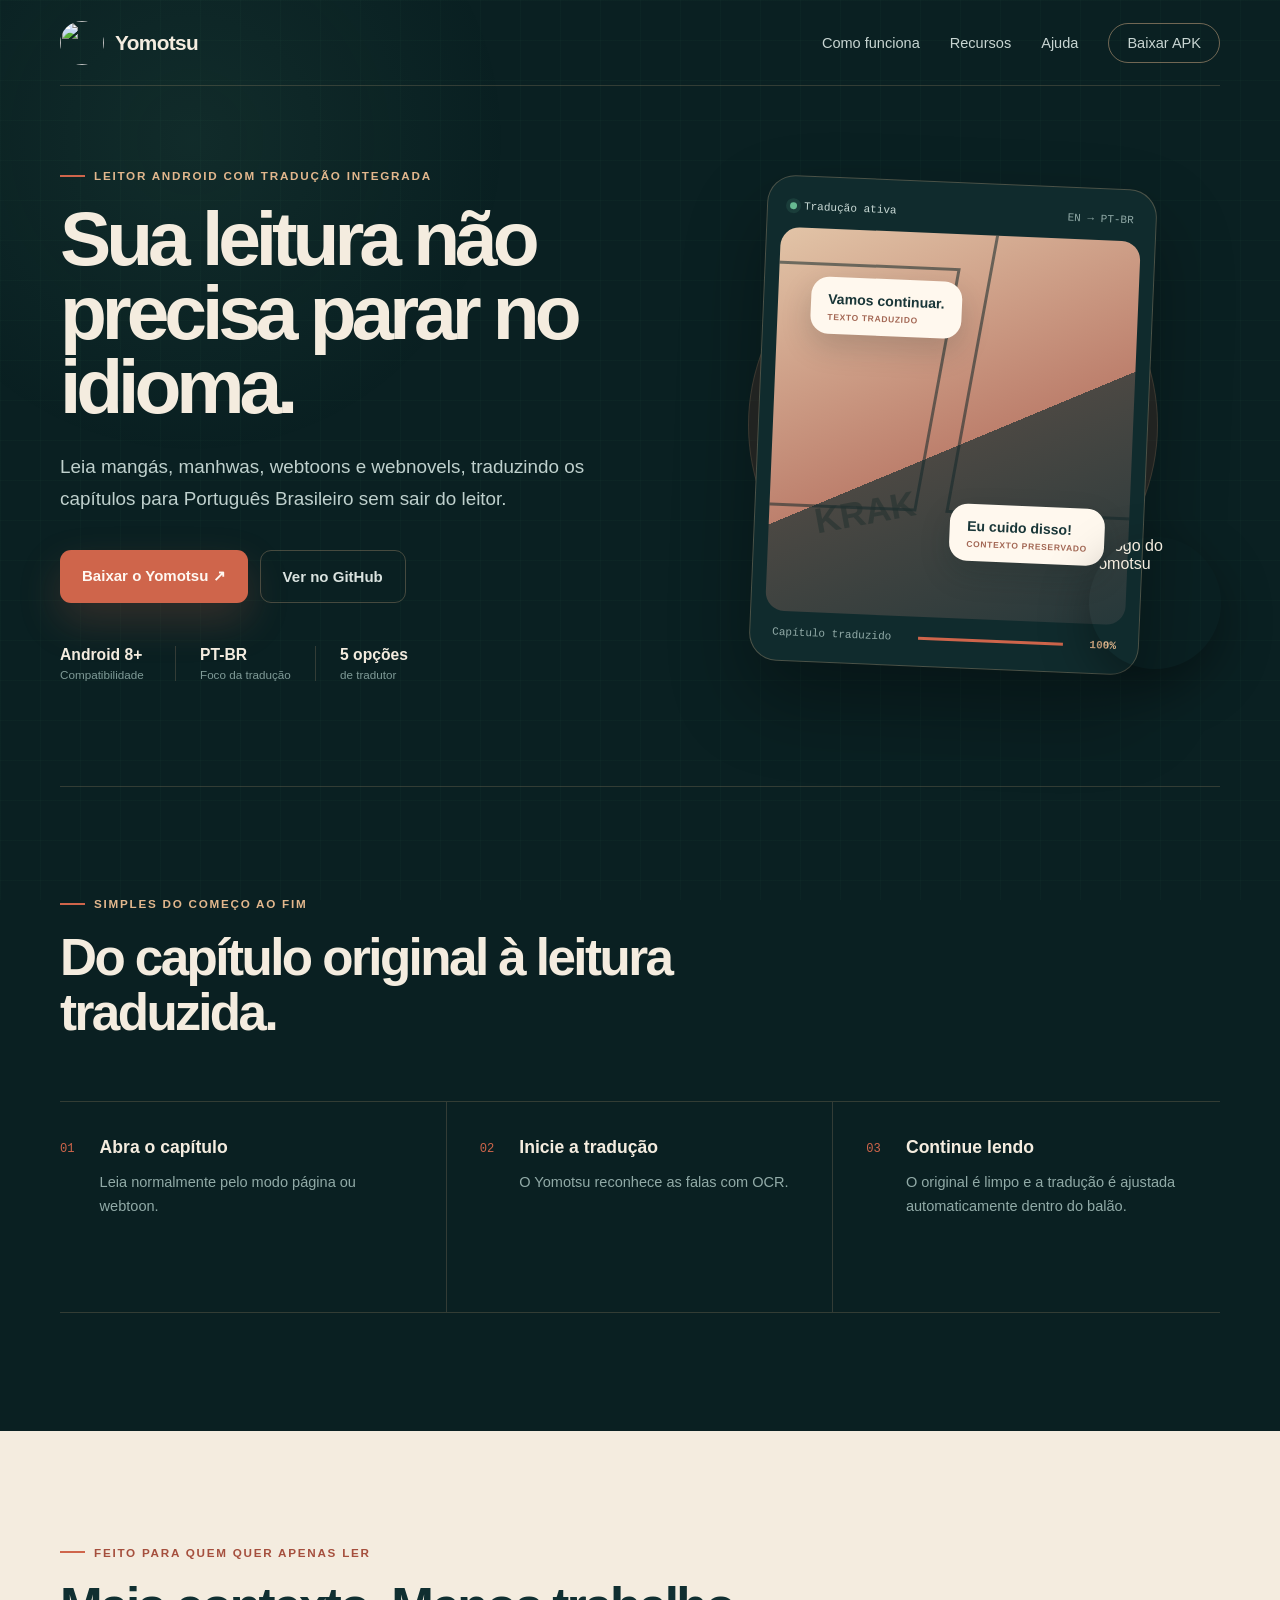
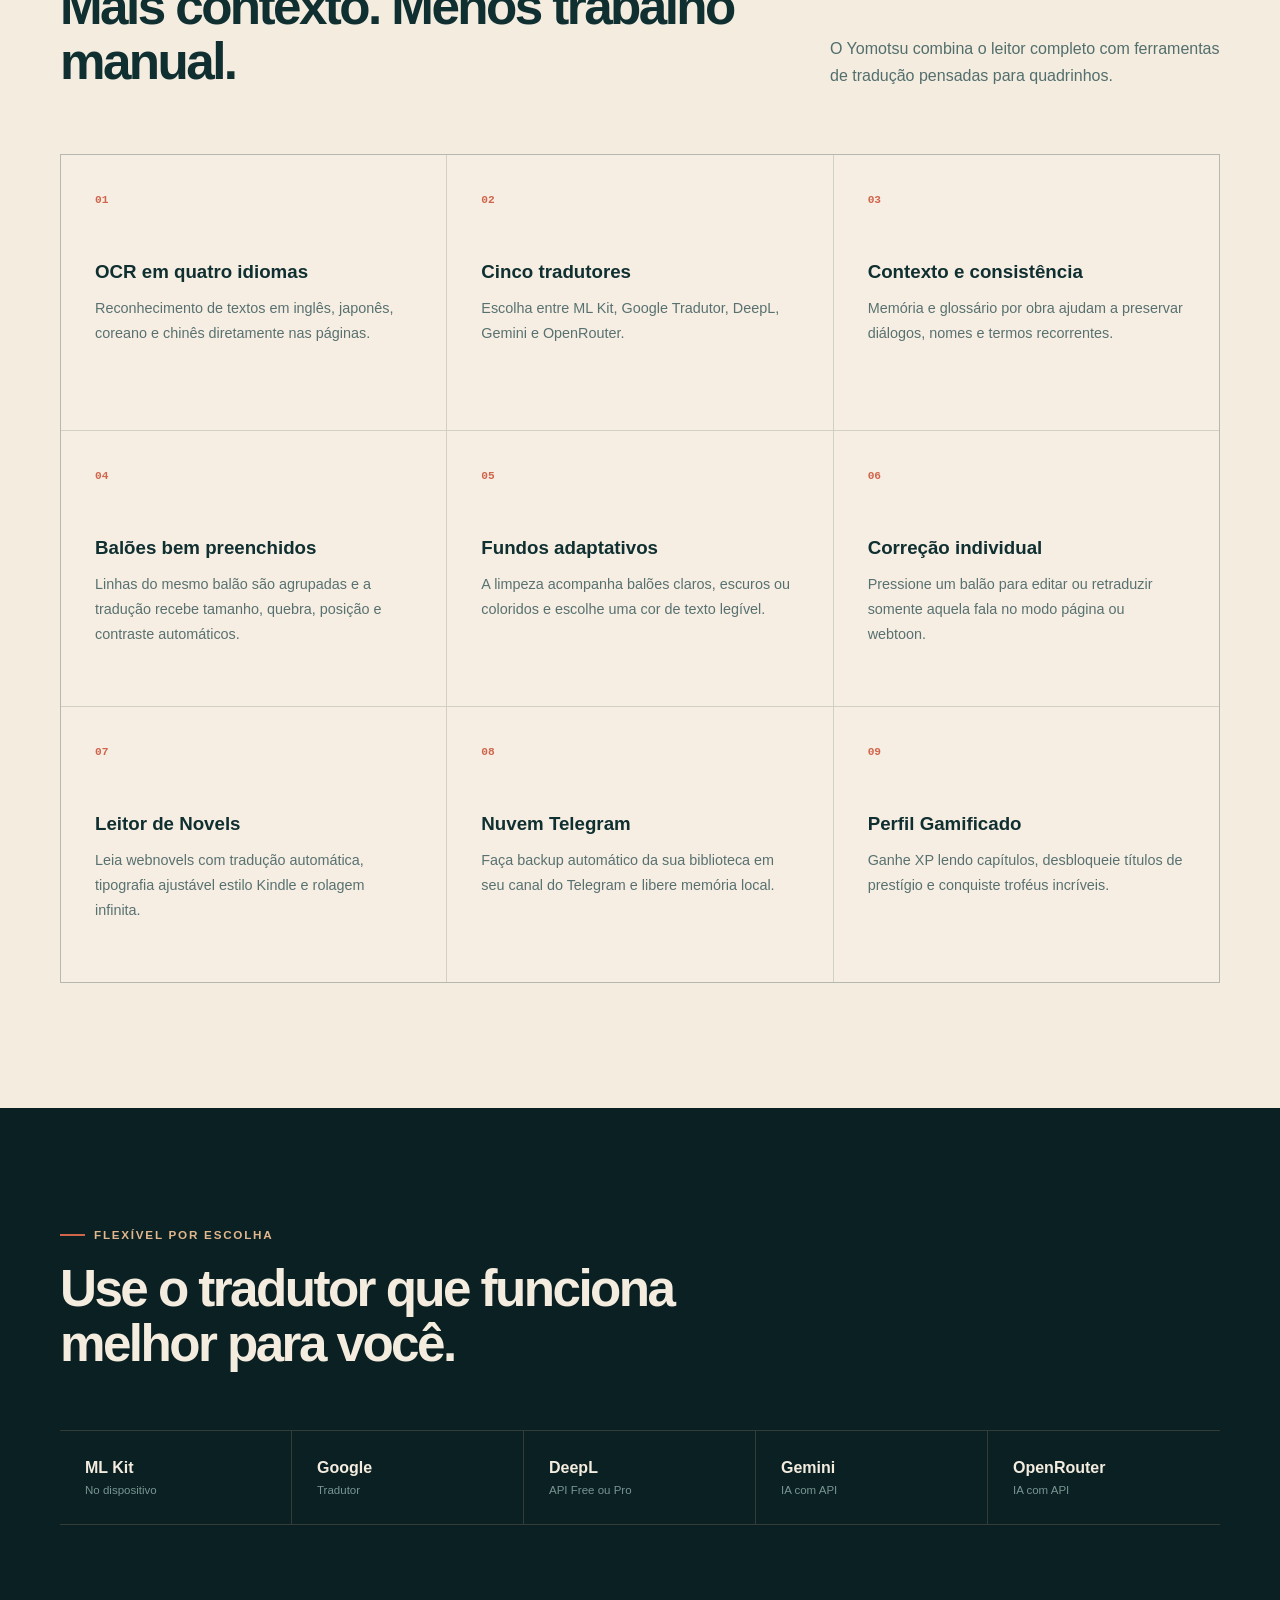
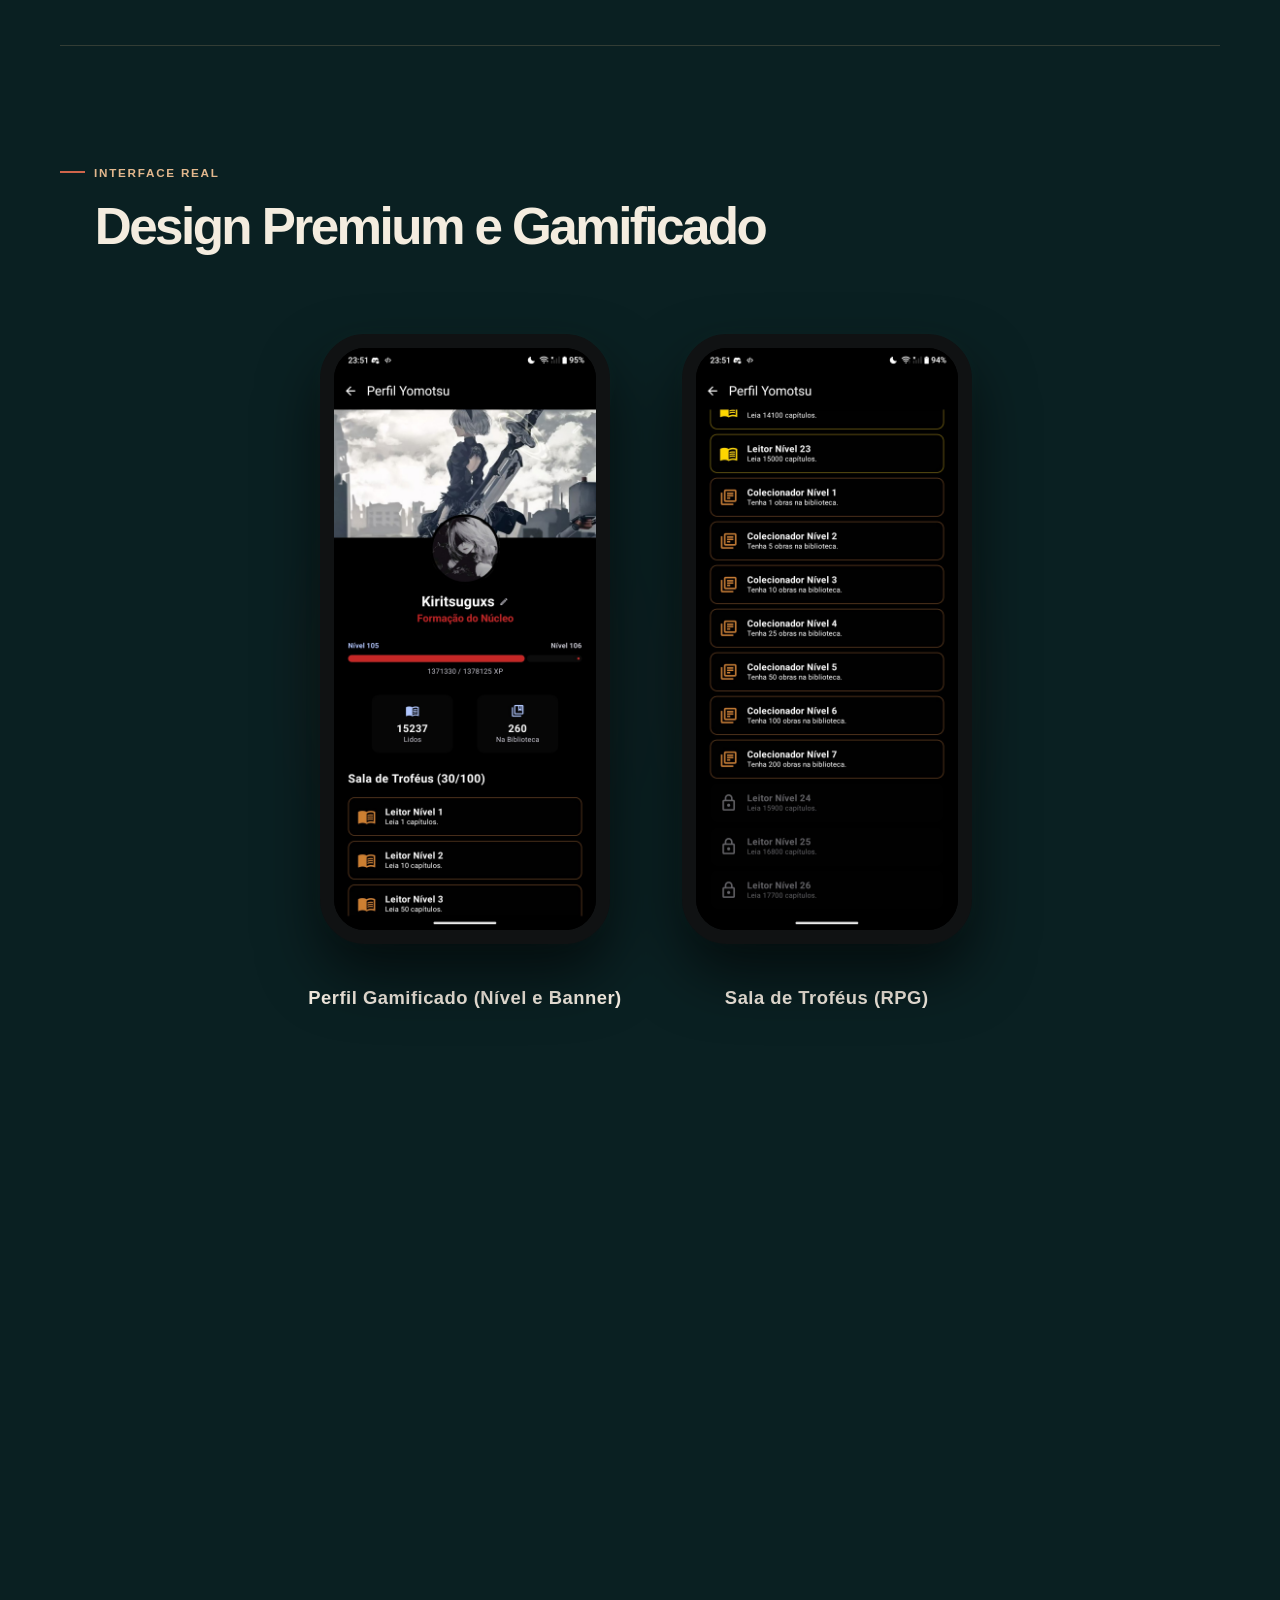
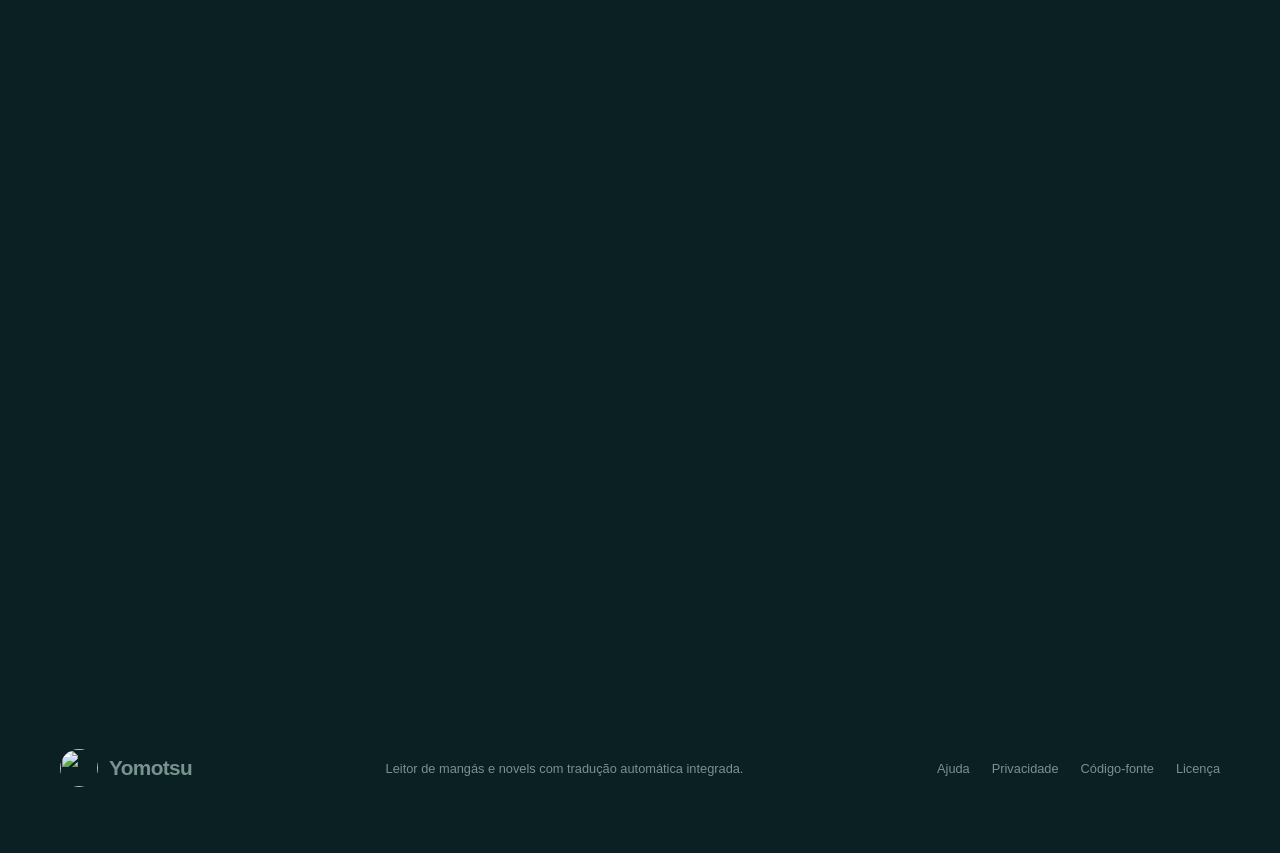
==== index.html @ 8e4e2ff9 "style(site): remove notch e restaura proporção para não cortar o título do app" ====
<!doctype html>
<html lang="pt-BR">
<head>
  <meta charset="utf-8">
  <meta name="viewport" content="width=device-width, initial-scale=1">
  <title>Yomotsu — Leitor com tradução automática</title>
  <meta name="description" content="Yomotsu é um leitor Android de mangás, manhwas e webtoons com cinco tradutores, contexto e ajuste inteligente dos balões para Português Brasileiro.">
  <meta name="keywords" content="Yomotsu, leitor de mangá, tradutor de mangá, tradução automática, manhwa, webtoon, Android">
  <meta name="theme-color" content="#0a2022">
  <meta name="robots" content="index, follow">
  <link rel="canonical" href="https://yomotsu-app.github.io/">
  <link rel="icon" type="image/png" href="https://raw.githubusercontent.com/kiritsuguxs/Yomotsu-Oficial/refs/heads/main/app/src/main/res/drawable-nodpi/ic_yomotsu_logo.png">
  <link rel="manifest" href="./site.webmanifest">
  <meta property="og:type" content="website">
  <meta property="og:locale" content="pt_BR">
  <meta property="og:site_name" content="Yomotsu">
  <meta property="og:title" content="Yomotsu — Leitor com tradução automática">
  <meta property="og:description" content="Leia mangás, manhwas, webtoons e webnovels, traduzindo os capítulos para Português Brasileiro sem sair do leitor.">
  <meta property="og:url" content="https://yomotsu-app.github.io/">
  <meta property="og:image" content="https://raw.githubusercontent.com/kiritsuguxs/Yomotsu-Oficial/refs/heads/main/app/src/main/res/drawable-nodpi/ic_yomotsu_logo.png">
  <meta name="twitter:card" content="summary">
  <meta name="twitter:title" content="Yomotsu — Leitor com tradução automática">
  <meta name="twitter:description" content="Leitor Android de mangás com tradução automática integrada para Português Brasileiro.">
  <meta name="twitter:image" content="https://raw.githubusercontent.com/kiritsuguxs/Yomotsu-Oficial/refs/heads/main/app/src/main/res/drawable-nodpi/ic_yomotsu_logo.png">
  <script type="application/ld+json">
  {
    "@context": "https://schema.org",
    "@type": "SoftwareApplication",
    "name": "Yomotsu",
    "applicationCategory": "MultimediaApplication",
    "operatingSystem": "Android 8.0 ou superior",
    "description": "Leitor Android de mangás, manhwas e webtoons com cinco tradutores, contexto e ajuste inteligente dos balões para Português Brasileiro.",
    "url": "https://yomotsu-app.github.io/",
    "downloadUrl": "https://github.com/kiritsuguxs/Yomotsu-Oficial/releases/latest",
    "image": "https://raw.githubusercontent.com/kiritsuguxs/Yomotsu-Oficial/refs/heads/main/app/src/main/res/drawable-nodpi/ic_yomotsu_logo.png"
  }
  </script>
  <style>
    :root{--deep:#0a2022;--soft:#153b3d;--coral:#cf654b;--bright:#e37859;--sand:#e2b78d;--paper:#f4ecdf;--muted:#adc0bd;--line:rgba(226,183,141,.19);--ink:#102f31}
    *{box-sizing:border-box}html{scroll-behavior:smooth}body{margin:0;background:var(--deep);color:var(--paper);font-family:Arial,Helvetica,sans-serif;-webkit-font-smoothing:antialiased}a{color:inherit;text-decoration:none}.shell{width:min(1160px,calc(100% - 40px));margin-inline:auto}
    .topbar{height:86px;display:flex;align-items:center;justify-content:space-between;border-bottom:1px solid var(--line)}.brand{display:inline-flex;align-items:center;gap:11px;font-weight:800;letter-spacing:-.03em;font-size:1.3rem}.brand img{border-radius:50%}nav{display:flex;align-items:center;gap:30px;color:#c8d5d2;font-size:.91rem}nav a:hover{color:#fff}.nav-download{border:1px solid rgba(226,183,141,.48);border-radius:999px;padding:11px 18px}
    .hero{min-height:700px;padding-block:78px 100px;display:grid;grid-template-columns:1.02fr .98fr;gap:70px;align-items:center}.eyebrow{margin:0 0 20px;color:var(--sand);text-transform:uppercase;letter-spacing:.15em;font-size:.73rem;font-weight:800;display:flex;align-items:center;gap:9px}.eyebrow i{display:inline-block;width:25px;height:2px;background:var(--coral)}h1{margin:0;max-width:650px;font-size:clamp(3.15rem,6vw,5.8rem);line-height:.96;letter-spacing:-.066em}.hero-text{max-width:610px;margin:27px 0 0;color:#bfd0cd;font-size:1.18rem;line-height:1.72}.actions{display:flex;flex-wrap:wrap;gap:12px;margin-top:34px}.button{min-height:53px;padding:0 22px;border-radius:11px;display:inline-flex;align-items:center;justify-content:center;gap:14px;font-weight:800;font-size:.94rem;transition:transform .16s,background .16s}.button:hover{transform:translateY(-2px)}.primary{background:var(--coral);color:#fff8f2;box-shadow:0 18px 42px rgba(207,101,75,.22)}.primary:hover{background:var(--bright)}.secondary{border:1px solid rgba(226,183,141,.28);color:#d9e2df}
    .facts{list-style:none;padding:0;margin:43px 0 0;display:flex}.facts li{min-width:116px;display:flex;flex-direction:column;padding-right:24px;margin-right:24px;border-right:1px solid var(--line)}.facts li:last-child{border:0;margin:0;padding:0}.facts strong{font-size:.98rem}.facts span{margin-top:4px;color:#7f9a97;font-size:.73rem}
    .visual{min-height:520px;position:relative;display:grid;place-items:center}.orb{position:absolute;width:410px;height:410px;border-radius:50%;background:rgba(207,101,75,.15);border:1px solid rgba(226,183,141,.16)}.reader{width:min(390px,87%);min-height:486px;z-index:2;background:#102b2d;border:1px solid rgba(226,183,141,.28);border-radius:28px;padding:14px;box-shadow:0 38px 80px rgba(0,0,0,.33);transform:rotate(2.4deg)}.reader-top,.reader-bottom{display:flex;align-items:center;justify-content:space-between;padding:10px 8px 15px;color:#91aaa7;font-size:.69rem;font-family:monospace}.status{color:#c9d9d5}.status:before{content:"";display:inline-block;width:7px;height:7px;border-radius:50%;background:#66ba91;margin-right:7px;box-shadow:0 0 0 4px rgba(102,186,145,.12)}.page{height:384px;overflow:hidden;position:relative;border-radius:19px;background:linear-gradient(155deg,#e2c4a7 0%,#bd806d 54%,#4b4843 54%,#26383a 100%)}.panel{position:absolute;border:3px solid #13292a;opacity:.55;transform:skew(-8deg)}.p1{width:190px;height:245px;left:-26px;top:34px}.p2{width:205px;height:300px;right:-42px;top:-21px}.speech{position:absolute;background:#fff8ee;color:#193638;border-radius:18px;padding:14px 17px 12px;font-size:.88rem;font-weight:800;box-shadow:0 12px 30px rgba(10,32,34,.18)}.speech small{display:block;color:#a36754;font-size:.53rem;margin-top:5px;text-transform:uppercase;letter-spacing:.08em}.s1{top:48px;left:33px}.s2{right:24px;bottom:58px}.sound{position:absolute;left:45px;bottom:82px;color:rgba(33,48,46,.54);font-size:2.2rem;font-weight:900;transform:rotate(-13deg)}.reader-bottom{padding:15px 8px 4px}.bar{width:42%;height:3px;background:var(--coral)}.reader-bottom strong{color:var(--sand)}.hero-logo{position:absolute;z-index:3;right:-1px;bottom:16px;border-radius:50%;box-shadow:0 18px 50px rgba(0,0,0,.34)}
    .how{padding-block:110px 118px;border-top:1px solid var(--line)}h2{margin:0;font-size:clamp(2.2rem,4vw,3.8rem);line-height:1.08;letter-spacing:-.05em;max-width:740px}.steps{display:grid;grid-template-columns:repeat(3,1fr);margin-top:60px;border-block:1px solid var(--line)}.step{min-height:210px;padding:35px 33px 35px 0;display:flex;gap:25px;border-right:1px solid var(--line)}.step+.step{padding-left:33px}.step:last-child{border:0}.num{color:var(--coral);font-family:monospace;font-size:.76rem;padding-top:5px}.step h3{margin:0 0 12px;font-size:1.1rem}.step p{margin:0;color:#91aaa7;line-height:1.65;font-size:.91rem}
    .features{background:var(--paper);color:var(--ink);padding-block:115px 125px}.features .eyebrow{color:#a54f3d}.wide{display:flex;align-items:end;justify-content:space-between;gap:50px}.wide>p{max-width:390px;margin:0;color:#526e6d;line-height:1.7}.grid{display:grid;grid-template-columns:repeat(3,1fr);gap:1px;background:rgba(16,47,49,.15);border:1px solid rgba(16,47,49,.15);margin-top:65px}.card{min-height:275px;padding:34px;background:#f6eee3}.card>span{font:700 .7rem monospace;color:var(--coral)}.card h3{margin:54px 0 13px;font-size:1.17rem}.card p{margin:0;color:#587170;font-size:.9rem;line-height:1.72}
    .engines{padding-block:120px}.engine-list{display:grid;grid-template-columns:repeat(5,1fr);margin-top:58px;border-block:1px solid var(--line)}.engine-list>span{padding:28px 25px;border-right:1px solid var(--line);font-weight:800}.engine-list>span:last-child{border:0}.engine-list small{display:block;margin-top:7px;color:#799592;font-weight:400;font-size:.72rem}
    .cta{background:var(--coral);color:#fff;min-height:330px;padding:58px 65px;display:flex;justify-content:space-between;align-items:center;gap:50px;border-radius:26px}.cta .eyebrow{color:#ffe1cb}.cta .eyebrow i{background:#ffe1cb}.cta p:not(.eyebrow){color:#ffe2d7}.light{background:#fff6eb;color:#6c3027;flex:0 0 auto}.footer{min-height:170px;display:grid;grid-template-columns:auto 1fr auto;align-items:center;gap:40px;color:#78928f;font-size:.8rem}.footer p{text-align:center}.footer>div{display:flex;gap:22px}
    @media(max-width:900px){nav>a:not(.nav-download){display:none}.hero{grid-template-columns:1fr}.wide{display:block}.wide>p{margin-top:25px}.grid{grid-template-columns:repeat(2,1fr)}.engine-list{grid-template-columns:repeat(2,1fr)}.cta{align-items:flex-start;flex-direction:column}}
    @media(max-width:650px){.shell{width:min(100% - 28px,1160px)}.topbar{height:74px}.brand{font-size:1.08rem}.brand img{width:38px;height:38px}.nav-download{padding:10px 14px;font-size:.78rem}.hero{min-height:auto;padding-block:62px 75px}.hero h1{font-size:clamp(3rem,14vw,4.4rem)}.hero-text{font-size:1rem}.actions{flex-direction:column}.button{width:100%}.facts{display:grid;grid-template-columns:repeat(3,1fr)}.facts li{min-width:0;margin-right:12px;padding-right:12px}.facts strong{font-size:.81rem}.facts span{font-size:.61rem}.visual{min-height:500px}.reader{width:92%;min-height:455px}.page{height:354px}.hero-logo{width:96px;height:96px;right:0}.how,.engines{padding-block:84px}.steps{grid-template-columns:1fr}.step,.step+.step{min-height:150px;padding:26px 10px 26px 0;border-right:0;border-bottom:1px solid var(--line)}.features{padding-block:85px}.grid{grid-template-columns:1fr;margin-top:45px}.card{min-height:230px}.card h3{margin-top:40px}.cta{width:min(100% - 28px,1160px);min-height:400px;padding:43px 27px}.footer{grid-template-columns:1fr;justify-items:center;gap:14px;padding-block:45px}.footer p{margin:0}}
    @media(prefers-reduced-motion:reduce){html{scroll-behavior:auto}*{transition:none!important}}
  
    /* Animations */
    @keyframes fadeInUp {
      from { opacity: 0; transform: translateY(20px); }
      to { opacity: 1; transform: translateY(0); }
    }
    .hero > div, .step, .card, .engine-list > span {
      animation: fadeInUp 0.8s cubic-bezier(0.16, 1, 0.3, 1) forwards;
    }
    .step:nth-child(2) { animation-delay: 0.1s; }
    .step:nth-child(3) { animation-delay: 0.2s; }
    
    .card { transition: transform 0.3s ease, background 0.3s ease; }
    .card:hover { transform: translateY(-5px); background: #ffffff; }
    
    .button { transition: transform 0.2s ease, opacity 0.2s ease; }
    .button:hover { transform: scale(1.03); opacity: 0.95; }
    
    .engine-list > span { transition: background 0.3s ease; }
    .engine-list > span:hover { background: rgba(255,255,255,0.02); }
    
    .reader { transition: transform 0.5s cubic-bezier(0.16, 1, 0.3, 1); }
    .reader:hover { transform: rotate(0deg) scale(1.02) translateY(-10px); }

    @keyframes pulseGlow {
      0% { transform: scale(1); box-shadow: 0 0 20px rgba(207,101,75,0.2), inset 0 0 40px rgba(207,101,75,0.1); }
      50% { transform: scale(1.08); box-shadow: 0 0 80px rgba(207,101,75,0.7), inset 0 0 100px rgba(207,101,75,0.4); background: rgba(207,101,75,0.3); }
      100% { transform: scale(1); box-shadow: 0 0 20px rgba(207,101,75,0.2), inset 0 0 40px rgba(207,101,75,0.1); }
    }
    .orb { animation: pulseGlow 5s infinite alternate ease-in-out; }

    @keyframes floatLogo {
      0% { transform: translateY(0px) rotate(0deg); }
      50% { transform: translateY(-18px) rotate(6deg) scale(1.05); }
      100% { transform: translateY(0px) rotate(0deg); }
    }
    .hero-logo { animation: floatLogo 6s infinite ease-in-out; }

    @keyframes neonBorder {
      0% { border-color: rgba(226,183,141,0.28); box-shadow: 0 38px 80px rgba(0,0,0,0.33), 0 0 10px rgba(102,186,145,0.1); }
      50% { border-color: rgba(102,186,145,0.8); box-shadow: 0 38px 80px rgba(0,0,0,0.5), 0 0 35px rgba(102,186,145,0.6), inset 0 0 20px rgba(102,186,145,0.2); }
      100% { border-color: rgba(226,183,141,0.28); box-shadow: 0 38px 80px rgba(0,0,0,0.33), 0 0 10px rgba(102,186,145,0.1); }
    }
    .reader { animation: neonBorder 4s infinite alternate ease-in-out; }

    .faq{padding-block:115px 125px;border-top:1px solid var(--line)}
    .faq-list{margin-top:60px;max-width:840px;display:flex;flex-direction:column;gap:16px}
    details{background:rgba(16,47,49,.15);border:1px solid rgba(16,47,49,.3);border-radius:18px;overflow:hidden;transition:all .3s ease}
    details:hover{background:rgba(16,47,49,.4);border-color:rgba(207,101,75,.2)}
    summary{padding:26px 32px;font-weight:700;font-size:1.05rem;color:#f6eee3;cursor:pointer;list-style:none;display:flex;justify-content:space-between;align-items:center}
    summary::-webkit-details-marker{display:none}
    summary::after{content:'+';font-size:1.8rem;color:var(--coral);transition:transform .3s;font-weight:300}
    details[open] summary::after{transform:rotate(45deg);color:#66ba91}
    details p{padding:0 32px 30px;margin:0;color:#91aaa7;line-height:1.75;font-size:.95rem;animation:fadeInUp .4s ease}

    .showcase{padding-block:120px;text-align:center;border-top:1px solid var(--line)}
    .showcase h2{margin-bottom:60px}
    .carousel-track{display:flex;justify-content:center;gap:60px;flex-wrap:wrap;padding:20px}
    .carousel-item{display:flex;flex-direction:column;align-items:center;gap:25px}
    .carousel-item p{color:#f6eee3;font-weight:600;font-size:1.15rem;letter-spacing:0.5px}
    .phone-frame{width:290px;height:610px;border-radius:45px;border:14px solid #101213;overflow:hidden;box-shadow:0 30px 60px rgba(0,0,0,.6),0 0 20px rgba(102,186,145,.05);position:relative;background:#000;transition:all .5s cubic-bezier(.25,.8,.25,1)}
    .phone-frame:hover{transform:translateY(-15px) scale(1.02);box-shadow:0 40px 80px rgba(0,0,0,.8),0 0 40px rgba(102,186,145,.3);border-color:#1a1d1e}
    .phone-frame img{width:100%;height:108%;object-fit:cover;object-position:top;height:100%;margin-top:0}
    

    /* Cyberpunk Grid Background */
    body::before {
        content: '';
        position: fixed;
        top: 0; left: 0; width: 100vw; height: 100vh;
        background-image: 
            linear-gradient(rgba(102, 186, 145, 0.03) 1px, transparent 1px),
            linear-gradient(90deg, rgba(102, 186, 145, 0.03) 1px, transparent 1px);
        background-size: 40px 40px;
        z-index: -2;
        pointer-events: none;
    }
    
    /* Ambient Glow */
    body::after {
        content: '';
        position: fixed;
        top: -20%; left: -10%; width: 50vw; height: 50vw;
        background: radial-gradient(circle, rgba(102,186,145,0.08) 0%, rgba(0,0,0,0) 70%);
        z-index: -1;
        pointer-events: none;
    }

    /* Showcase Neon Glow */
    .carousel-item {
        position: relative;
    }
    .carousel-item::before {
        content: '';
        position: absolute;
        top: 50%; left: 50%;
        transform: translate(-50%, -50%);
        width: 110%; height: 80%;
        background: radial-gradient(circle, rgba(207,101,75,0.15) 0%, rgba(0,0,0,0) 70%);
        z-index: -1;
        filter: blur(40px);
        transition: opacity 0.5s ease;
        opacity: 0.5;
    }
    .carousel-item:hover::before {
        opacity: 1;
        background: radial-gradient(circle, rgba(102,186,145,0.25) 0%, rgba(0,0,0,0) 70%);
    }

    /* Scroll Animation Classes */
    .reveal {
        opacity: 0;
        transform: translateY(40px);
        transition: all 0.8s cubic-bezier(0.25, 0.8, 0.25, 1);
    }
    .reveal.active {
        opacity: 1;
        transform: translateY(0);
    }
</style>
</head>
<body>
  <header class="topbar shell">
    <a class="brand" href="#inicio" aria-label="Yomotsu — início"><img src="https://raw.githubusercontent.com/kiritsuguxs/Yomotsu-Oficial/refs/heads/main/app/src/main/res/drawable-nodpi/ic_yomotsu_logo.png" alt="" width="44" height="44"><span>Yomotsu</span></a>
    <nav aria-label="Navegação principal"><a href="#como-funciona">Como funciona</a><a href="#recursos">Recursos</a><a href="./help.html">Ajuda</a><a class="nav-download" href="https://github.com/kiritsuguxs/Yomotsu-Oficial/releases/latest">Baixar APK</a></nav>
  </header>
  <main id="conteudo">
    <section class="hero shell" id="inicio">
      <div><p class="eyebrow"><i></i> Leitor Android com tradução integrada</p><h1>Sua leitura não precisa parar no idioma.</h1><p class="hero-text">Leia mangás, manhwas, webtoons e webnovels, traduzindo os capítulos para Português Brasileiro sem sair do leitor.</p><div class="actions"><a class="button primary" href="https://github.com/kiritsuguxs/Yomotsu-Oficial/releases/latest">Baixar o Yomotsu ↗</a><a class="button secondary" href="https://github.com/kiritsuguxs/Yomotsu-Oficial">Ver no GitHub</a></div><ul class="facts"><li><strong>Android 8+</strong><span>Compatibilidade</span></li><li><strong>PT-BR</strong><span>Foco da tradução</span></li><li><strong>5 opções</strong><span>de tradutor</span></li></ul></div>
      <div class="visual" aria-label="Exemplo visual da tradução no leitor"><div class="orb"></div><div class="reader"><div class="reader-top"><span class="status">Tradução ativa</span><span>EN → PT-BR</span></div><div class="page"><div class="panel p1"></div><div class="panel p2"></div><div class="speech s1">Vamos continuar.<small>Texto traduzido</small></div><div class="speech s2">Eu cuido disso!<small>Contexto preservado</small></div><div class="sound">KRAK</div></div><div class="reader-bottom"><span>Capítulo traduzido</span><span class="bar"></span><strong>100%</strong></div></div><img class="hero-logo" src="https://raw.githubusercontent.com/kiritsuguxs/Yomotsu-Oficial/refs/heads/main/app/src/main/res/drawable-nodpi/ic_yomotsu_logo.png" alt="Logo do Yomotsu" width="132" height="132"></div>
    </section>
    <section class="how shell" id="como-funciona"><p class="eyebrow"><i></i> Simples do começo ao fim</p><h2>Do capítulo original à leitura traduzida.</h2><div class="steps"><article class="step"><span class="num">01</span><div><h3>Abra o capítulo</h3><p>Leia normalmente pelo modo página ou webtoon.</p></div></article><article class="step"><span class="num">02</span><div><h3>Inicie a tradução</h3><p>O Yomotsu reconhece as falas com OCR.</p></div></article><article class="step"><span class="num">03</span><div><h3>Continue lendo</h3><p>O original é limpo e a tradução é ajustada automaticamente dentro do balão.</p></div></article></div></section>
    <section class="features" id="recursos"><div class="shell"><div class="wide"><div><p class="eyebrow"><i></i> Feito para quem quer apenas ler</p><h2>Mais contexto. Menos trabalho manual.</h2></div><p>O Yomotsu combina o leitor completo com ferramentas de tradução pensadas para quadrinhos.</p></div><div class="grid"><article class="card"><span>01</span><h3>OCR em quatro idiomas</h3><p>Reconhecimento de textos em inglês, japonês, coreano e chinês diretamente nas páginas.</p></article><article class="card"><span>02</span><h3>Cinco tradutores</h3><p>Escolha entre ML Kit, Google Tradutor, DeepL, Gemini e OpenRouter.</p></article><article class="card"><span>03</span><h3>Contexto e consistência</h3><p>Memória e glossário por obra ajudam a preservar diálogos, nomes e termos recorrentes.</p></article><article class="card"><span>04</span><h3>Balões bem preenchidos</h3><p>Linhas do mesmo balão são agrupadas e a tradução recebe tamanho, quebra, posição e contraste automáticos.</p></article><article class="card"><span>05</span><h3>Fundos adaptativos</h3><p>A limpeza acompanha balões claros, escuros ou coloridos e escolhe uma cor de texto legível.</p></article><article class="card"><span>06</span><h3>Correção individual</h3><p>Pressione um balão para editar ou retraduzir somente aquela fala no modo página ou webtoon.</p></article><article class="card"><span>07</span><h3>Leitor de Novels</h3><p>Leia webnovels com tradução automática, tipografia ajustável estilo Kindle e rolagem infinita.</p></article><article class="card"><span>08</span><h3>Nuvem Telegram</h3><p>Faça backup automático da sua biblioteca em seu canal do Telegram e libere memória local.</p></article><article class="card"><span>09</span><h3>Perfil Gamificado</h3><p>Ganhe XP lendo capítulos, desbloqueie títulos de prestígio e conquiste troféus incríveis.</p></article></div></div></section>
    <section class="engines shell"><p class="eyebrow"><i></i> Flexível por escolha</p><h2>Use o tradutor que funciona melhor para você.</h2><div class="engine-list"><span>ML Kit<small>No dispositivo</small></span><span>Google<small>Tradutor</small></span><span>DeepL<small>API Free ou Pro</small></span><span>Gemini<small>IA com API</small></span><span>OpenRouter<small>IA com API</small></span></div></section>
    
    
    <section class="showcase shell reveal" id="showcase">
      <p class="eyebrow"><i></i> Interface Real</p>
      <h2>Design Premium e Gamificado</h2>
      <div class="carousel">
        <div class="carousel-track">
          <div class="carousel-item">
            <div class="phone-frame">
              <img src="assets/profile.jpg" alt="Perfil Yomotsu">
            </div>
            <p>Perfil Gamificado (Nível e Banner)</p>
          </div>
          <div class="carousel-item">
            <div class="phone-frame">
              <img src="assets/achievements.jpg" alt="Conquistas Yomotsu">
            </div>
            <p>Sala de Troféus (RPG)</p>
          </div>
        </div>
      </div>
    </section>

    <section class="faq shell reveal" id="faq">
      <p class="eyebrow"><i></i> Tire suas dúvidas</p>
      <h2>Perguntas Frequentes</h2>
      <div class="faq-list">
        <details>
          <summary>O Yomotsu é totalmente gratuito?</summary>
          <p>Sim! O Yomotsu é um projeto open-source (código aberto) feito de fãs para fãs. Não há nenhum tipo de anúncio, assinatura premium ou limite de uso.</p>
        </details>
        <details>
          <summary>Como funciona a leitura na Nuvem Telegram?</summary>
          <p>Ao conectar um canal privado do seu Telegram, o Yomotsu usa os servidores ultra-rápidos deles como seu disco rígido pessoal. Você pode armazenar infinitos mangás lá e o Yomotsu faz o streaming (leitura ao vivo) sem baixar o arquivo pro seu celular, poupando 100% do seu armazenamento.</p>
        </details>
        <details>
          <summary>Eu preciso pagar pela tradução por IA?</summary>
          <p>Não obrigatoriamente. O Yomotsu já vem com o Google Tradutor e o ML Kit (que roda offline) embutidos e gratuitos. Se você quiser traduções hiper-avançadas usando Inteligência Artificial (como o Gemini ou ChatGPT), basta colocar a sua própria chave de API gratuita.</p>
        </details>
        <details>
          <summary>Tem versão para iOS (iPhone/iPad)?</summary>
          <p>No momento, o Yomotsu é exclusivo para dispositivos Android (versão 8.0 ou superior). Por causa das restrições e custos da loja da Apple, não há planos para uma versão iOS.</p>
        </details>
      </div>
    </section>

    <section class="cta shell reveal"><div><p class="eyebrow"><i></i> Pronto para começar</p><h2>Abra sua próxima leitura com o Yomotsu.</h2><p>Acesse a página de lançamentos e baixe o APK mais recente.</p></div><a class="button light" href="https://github.com/kiritsuguxs/Yomotsu-Oficial/releases/latest">Ver lançamentos ↗</a></section>
  </main>
  <footer class="footer shell"><a class="brand" href="#inicio"><img src="https://raw.githubusercontent.com/kiritsuguxs/Yomotsu-Oficial/refs/heads/main/app/src/main/res/drawable-nodpi/ic_yomotsu_logo.png" alt="" width="38" height="38"><span>Yomotsu</span></a><p>Leitor de mangás e novels com tradução automática integrada.</p><div><a href="./help.html">Ajuda</a><a href="./privacy.html">Privacidade</a><a href="https://github.com/kiritsuguxs/Yomotsu-Oficial">Código-fonte</a><a href="https://github.com/kiritsuguxs/Yomotsu-Oficial/blob/main/LICENSE">Licença</a></div></footer>

  <script>
    document.addEventListener("DOMContentLoaded", () => {
      const reader = document.querySelector(".reader");
      const s1 = document.querySelector(".s1");
      const s2 = document.querySelector(".s2");
      const status = document.querySelector(".status");
      let isTranslated = true;
      
      reader.style.cursor = "pointer";
      reader.title = "Clique para Traduzir!";
      
      reader.addEventListener("click", () => {
        isTranslated = !isTranslated;
        if (isTranslated) {
          s1.innerHTML = 'Vamos continuar.<small>Texto traduzido</small>';
          s2.innerHTML = 'Eu cuido disso!<small>Contexto preservado</small>';
          status.innerHTML = 'Tradução ativa';
          status.style.color = '#c9d9d5';
          status.style.textShadow = '0 0 10px rgba(102,186,145,.5)';
        } else {
          s1.innerHTML = "Let's keep going.<small>Original text</small>";
          s2.innerHTML = "I'll handle this!<small>Original text</small>";
          status.innerHTML = 'Original (Inglês)';
          status.style.color = '#91aaa7';
          status.style.textShadow = 'none';
        }
      });
    });
  </script>

    <script>
      // Scroll Reveal Logic
      function reveal() {
        var reveals = document.querySelectorAll(".reveal");
        for (var i = 0; i < reveals.length; i++) {
          var windowHeight = window.innerHeight;
          var elementTop = reveals[i].getBoundingClientRect().top;
          var elementVisible = 100;
          if (elementTop < windowHeight - elementVisible) {
            reveals[i].classList.add("active");
          }
        }
      }
      window.addEventListener("scroll", reveal);
      reveal(); // Trigger on load
    </script>
</body>


</html>
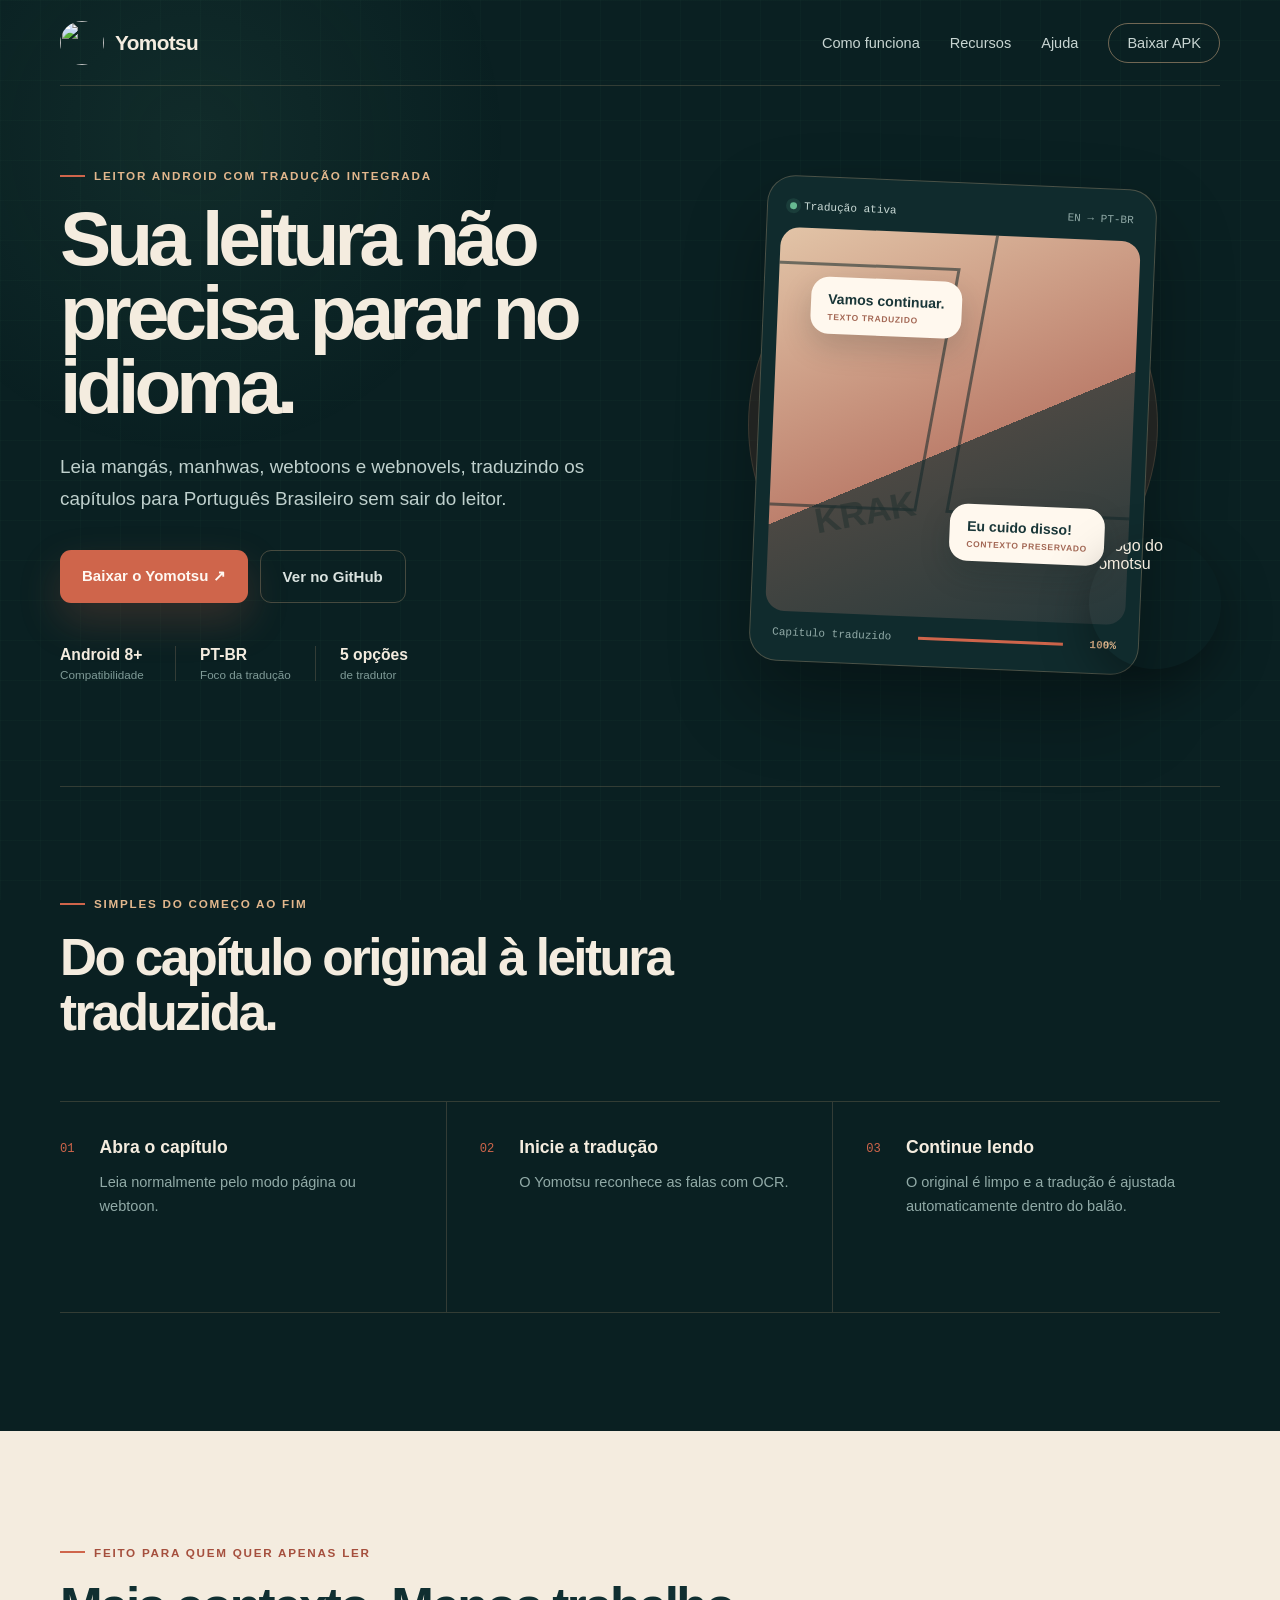
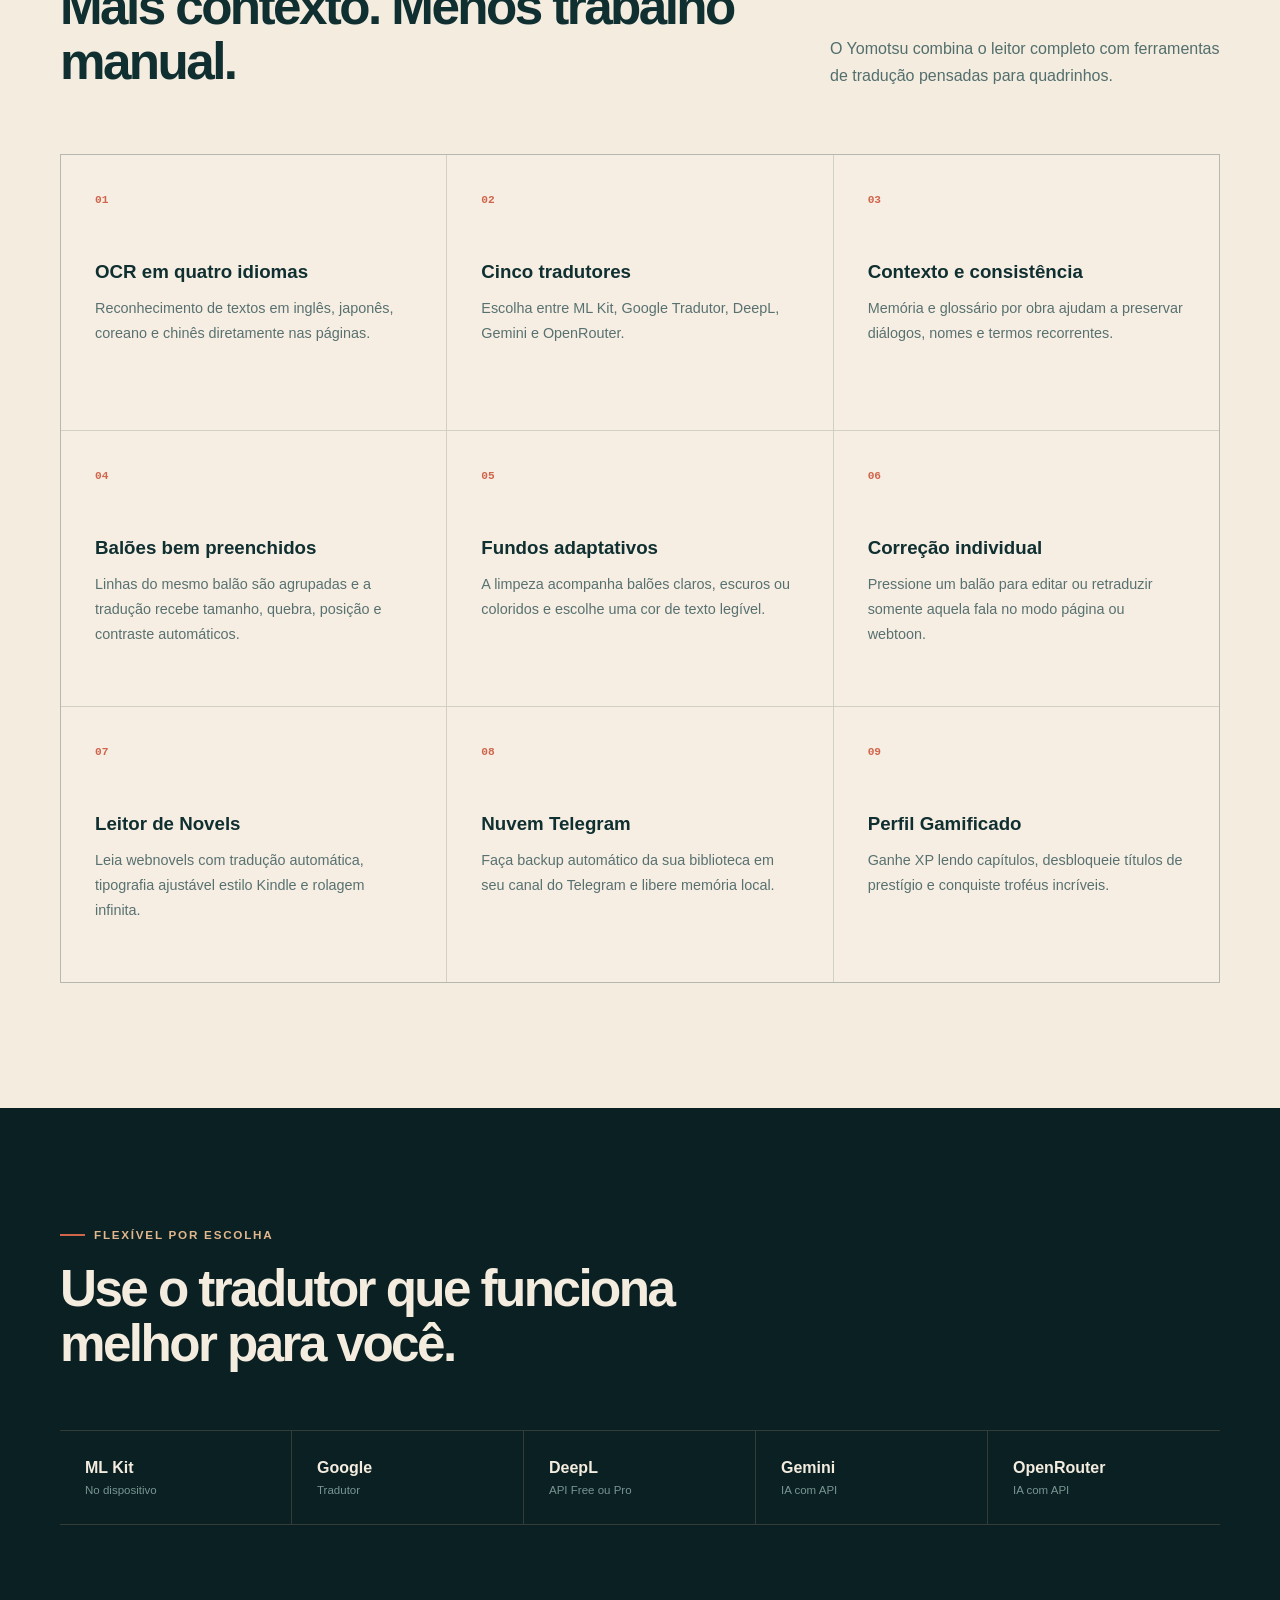
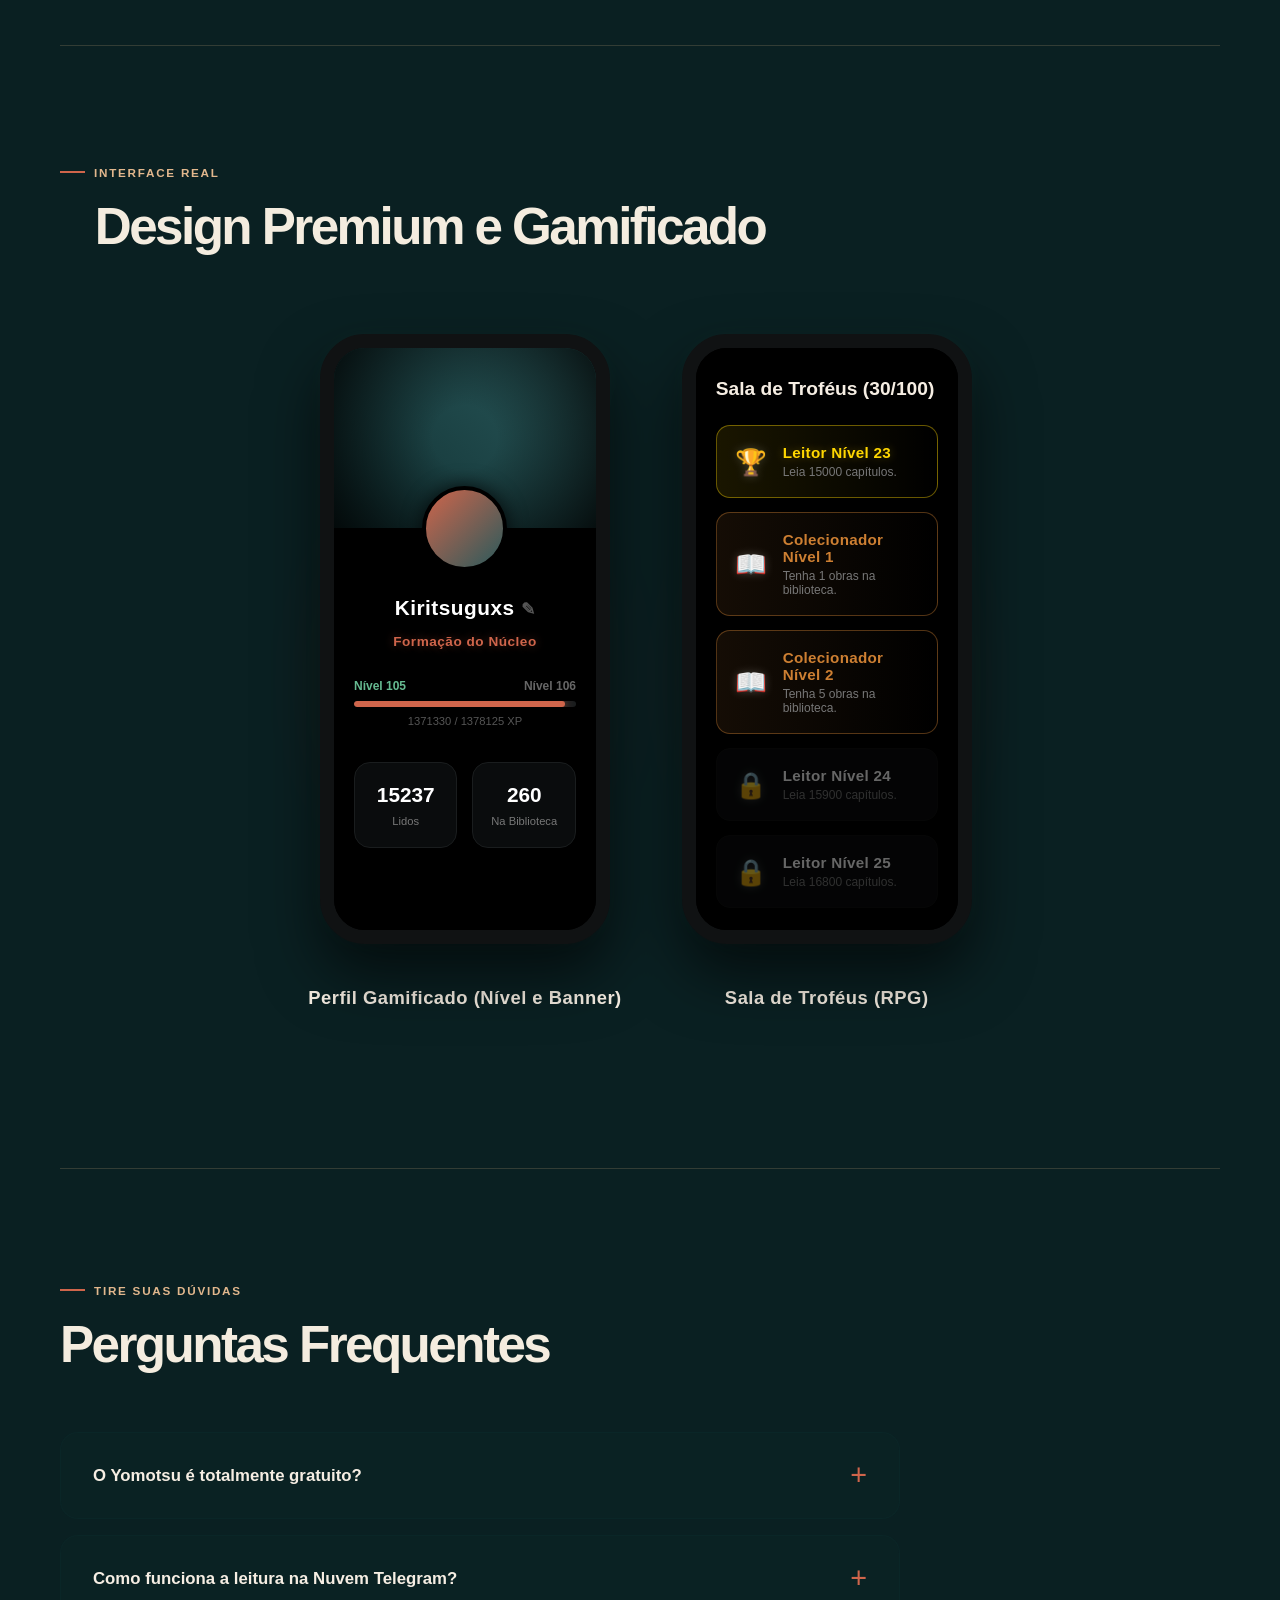
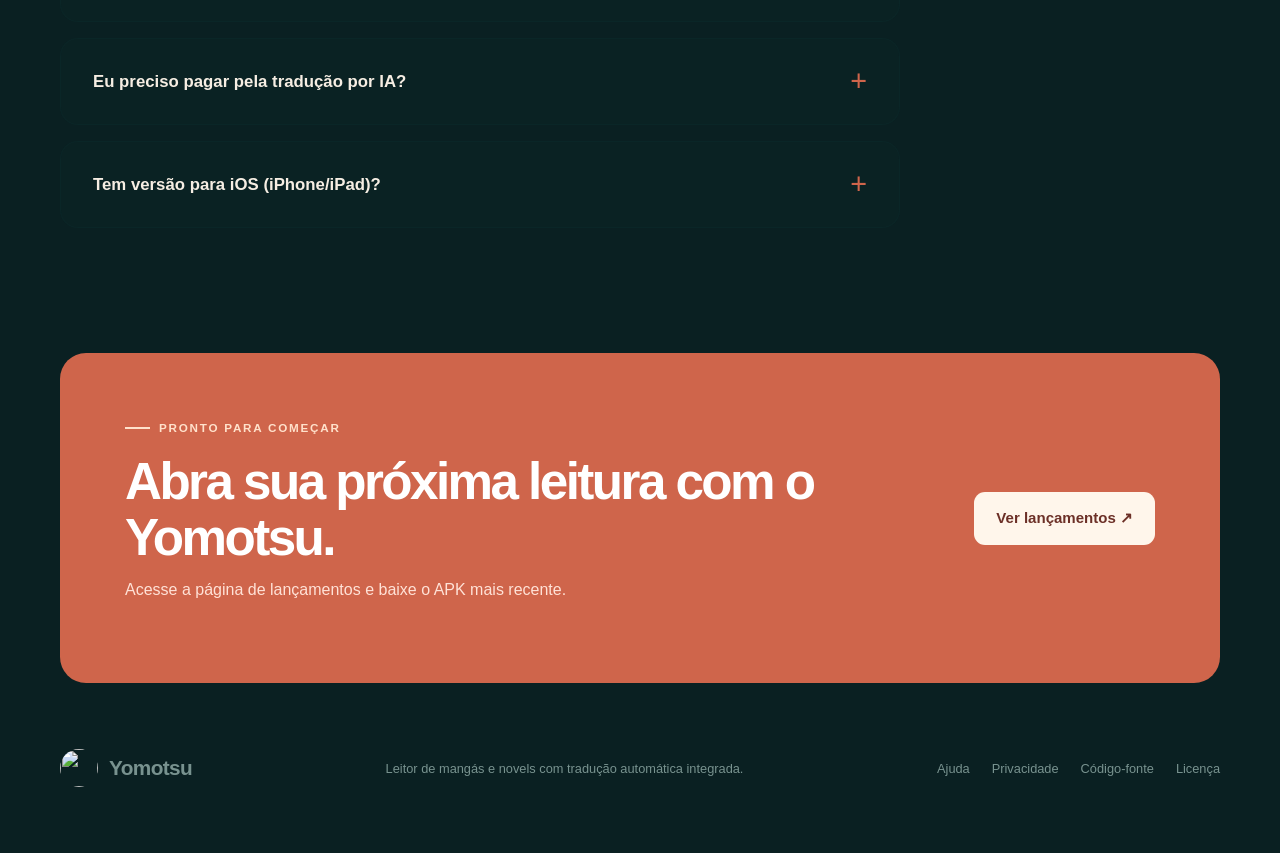
==== commit 93c4d96a: "style(site): substitui prints estáticos por renderização 8D pura em CSS" ====
--- a/index.html
+++ b/index.html
@@ -168,6 +168,42 @@
         opacity: 1;
         transform: translateY(0);
     }
+
+    /* 8K CSS Screens */
+    .css-screen { width: 100%; height: 100%; background: #000; color: #fff; font-family: sans-serif; position: relative; text-align: left; }
+    
+    /* Profile Screen */
+    .profile-screen .p-banner { height: 180px; background: linear-gradient(45deg, #102f31, #2a5a5c); position: relative; overflow: hidden; }
+    .profile-screen .p-banner::after { content: ''; position: absolute; top:0; left:0; width:100%; height:100%; background: radial-gradient(circle, transparent 20%, #000 120%); }
+    .profile-screen .p-avatar { width: 85px; height: 85px; border-radius: 50%; background: #111 linear-gradient(135deg, #cf654b, #2a5a5c); border: 4px solid #000; margin: -42px auto 0; position: relative; z-index: 2; box-shadow: 0 0 20px rgba(0,0,0,0.8); }
+    .profile-screen .p-info { padding: 15px 20px; text-align: center; }
+    .profile-screen h3 { margin: 10px 0 5px; font-size: 1.3rem; font-weight: 700; letter-spacing: 0.5px; }
+    .profile-screen .p-title { color: #cf654b; font-size: 0.85rem; font-weight: 700; margin-bottom: 30px; text-shadow: 0 0 10px rgba(207,101,75,0.4); }
+    .p-level-text { display: flex; justify-content: space-between; font-size: 0.75rem; font-weight: 700; color: #666; margin-bottom: 8px; }
+    .p-level-text span:first-child { color: #66ba91; }
+    .p-bar-track { height: 6px; background: #1a1d1e; border-radius: 10px; overflow: hidden; margin-bottom: 8px; }
+    .p-bar-fill { height: 100%; width: 95%; background: #cf654b; border-radius: 10px; box-shadow: 0 0 10px rgba(207,101,75,0.8); }
+    .p-xp { font-size: 0.7rem; color: #555; margin-bottom: 35px; }
+    .p-stats { display: flex; gap: 15px; justify-content: center; }
+    .p-stat { background: #0a0c0d; padding: 20px 10px; border-radius: 16px; flex: 1; display: flex; flex-direction: column; gap: 8px; border: 1px solid #1a1d1e; }
+    .p-stat strong { font-size: 1.3rem; }
+    .p-stat small { font-size: 0.7rem; color: #777; }
+
+    /* Achievements Screen */
+    .ach-screen { padding: 30px 20px; background: #000; }
+    .a-header { font-weight: 700; font-size: 1.2rem; margin-bottom: 25px; color: #f6eee3; }
+    .a-list { display: flex; flex-direction: column; gap: 14px; }
+    .a-item { border: 1px solid #1a1d1e; border-radius: 14px; padding: 18px; display: flex; align-items: center; gap: 16px; background: #0a0c0d; transition: transform 0.3s ease; }
+    .a-item:hover { transform: scale(1.03); }
+    .a-icon { font-size: 1.6rem; filter: drop-shadow(0 0 5px rgba(255,255,255,0.2)); }
+    .a-text { display: flex; flex-direction: column; gap: 4px; }
+    .a-text strong { font-size: 0.95rem; letter-spacing: 0.3px; }
+    .a-text small { font-size: 0.75rem; color: #777; }
+    .a-item.gold { border-color: rgba(255, 215, 0, 0.4); background: linear-gradient(90deg, rgba(255, 215, 0, 0.1), transparent); }
+    .a-item.gold strong { color: #ffd700; text-shadow: 0 0 10px rgba(255, 215, 0, 0.3); }
+    .a-item.bronze { border-color: rgba(205, 127, 50, 0.4); background: linear-gradient(90deg, rgba(205, 127, 50, 0.1), transparent); }
+    .a-item.bronze strong { color: #cd7f32; }
+    .a-item.locked { border-color: #111; opacity: 0.4; }
 </style>
 </head>
 <body>
@@ -192,13 +228,59 @@
         <div class="carousel-track">
           <div class="carousel-item">
             <div class="phone-frame">
-              <img src="assets/profile.jpg" alt="Perfil Yomotsu">
+              
+            <div class="css-screen profile-screen">
+              <div class="p-header">
+                <div class="p-banner"></div>
+                <div class="p-avatar"></div>
+              </div>
+              <div class="p-info">
+                <h3>Kiritsuguxs <small style="color:#555">✎</small></h3>
+                <p class="p-title">Formação do Núcleo</p>
+                <div class="p-level-bar">
+                  <div class="p-level-text"><span>Nível 105</span><span>Nível 106</span></div>
+                  <div class="p-bar-track"><div class="p-bar-fill"></div></div>
+                  <div class="p-xp">1371330 / 1378125 XP</div>
+                </div>
+                <div class="p-stats">
+                  <div class="p-stat"><strong>15237</strong><small>Lidos</small></div>
+                  <div class="p-stat"><strong>260</strong><small>Na Biblioteca</small></div>
+                </div>
+              </div>
+            </div>
+
             </div>
             <p>Perfil Gamificado (Nível e Banner)</p>
           </div>
           <div class="carousel-item">
             <div class="phone-frame">
-              <img src="assets/achievements.jpg" alt="Conquistas Yomotsu">
+              
+            <div class="css-screen ach-screen">
+              <div class="a-header">Sala de Troféus (30/100)</div>
+              <div class="a-list">
+                <div class="a-item gold">
+                  <div class="a-icon">🏆</div>
+                  <div class="a-text"><strong>Leitor Nível 23</strong><small>Leia 15000 capítulos.</small></div>
+                </div>
+                <div class="a-item bronze">
+                  <div class="a-icon">📖</div>
+                  <div class="a-text"><strong>Colecionador Nível 1</strong><small>Tenha 1 obras na biblioteca.</small></div>
+                </div>
+                <div class="a-item bronze">
+                  <div class="a-icon">📖</div>
+                  <div class="a-text"><strong>Colecionador Nível 2</strong><small>Tenha 5 obras na biblioteca.</small></div>
+                </div>
+                <div class="a-item locked">
+                  <div class="a-icon">🔒</div>
+                  <div class="a-text"><strong>Leitor Nível 24</strong><small>Leia 15900 capítulos.</small></div>
+                </div>
+                <div class="a-item locked">
+                  <div class="a-icon">🔒</div>
+                  <div class="a-text"><strong>Leitor Nível 25</strong><small>Leia 16800 capítulos.</small></div>
+                </div>
+              </div>
+            </div>
+
             </div>
             <p>Sala de Troféus (RPG)</p>
           </div>
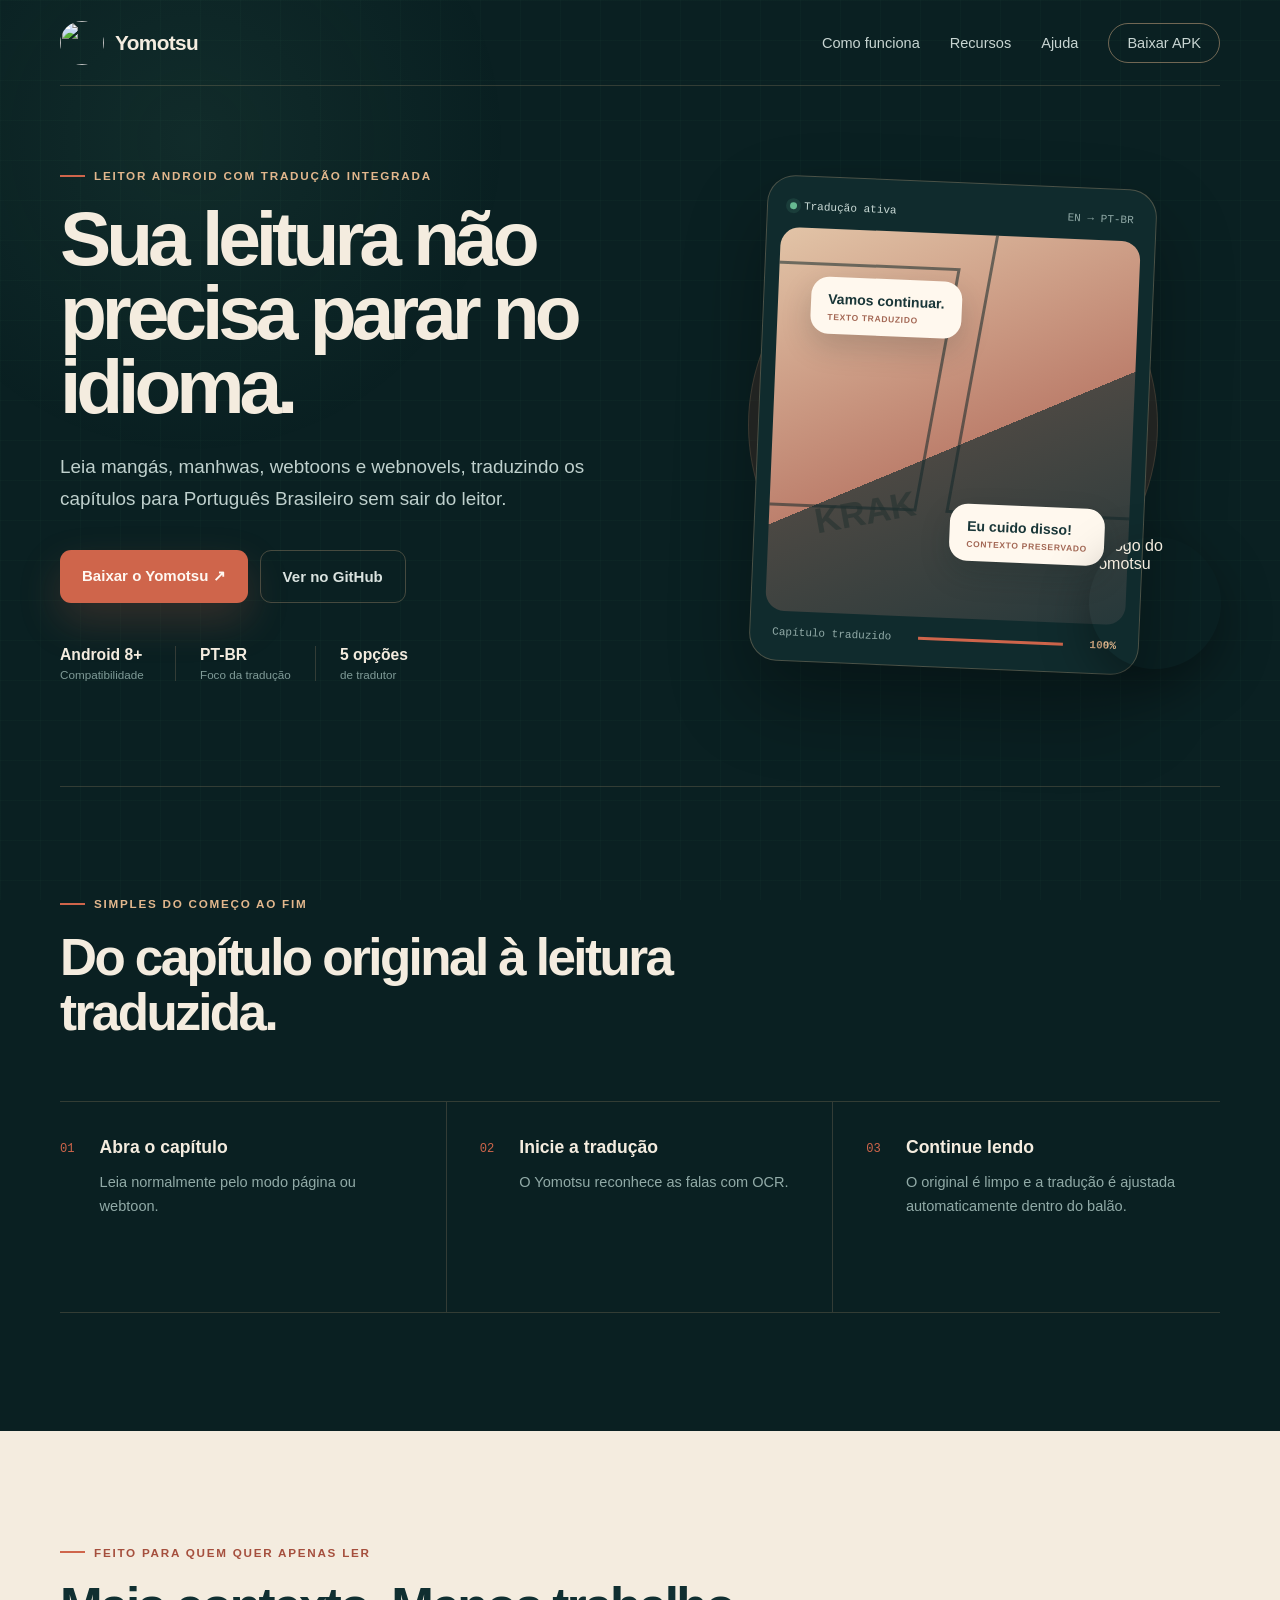
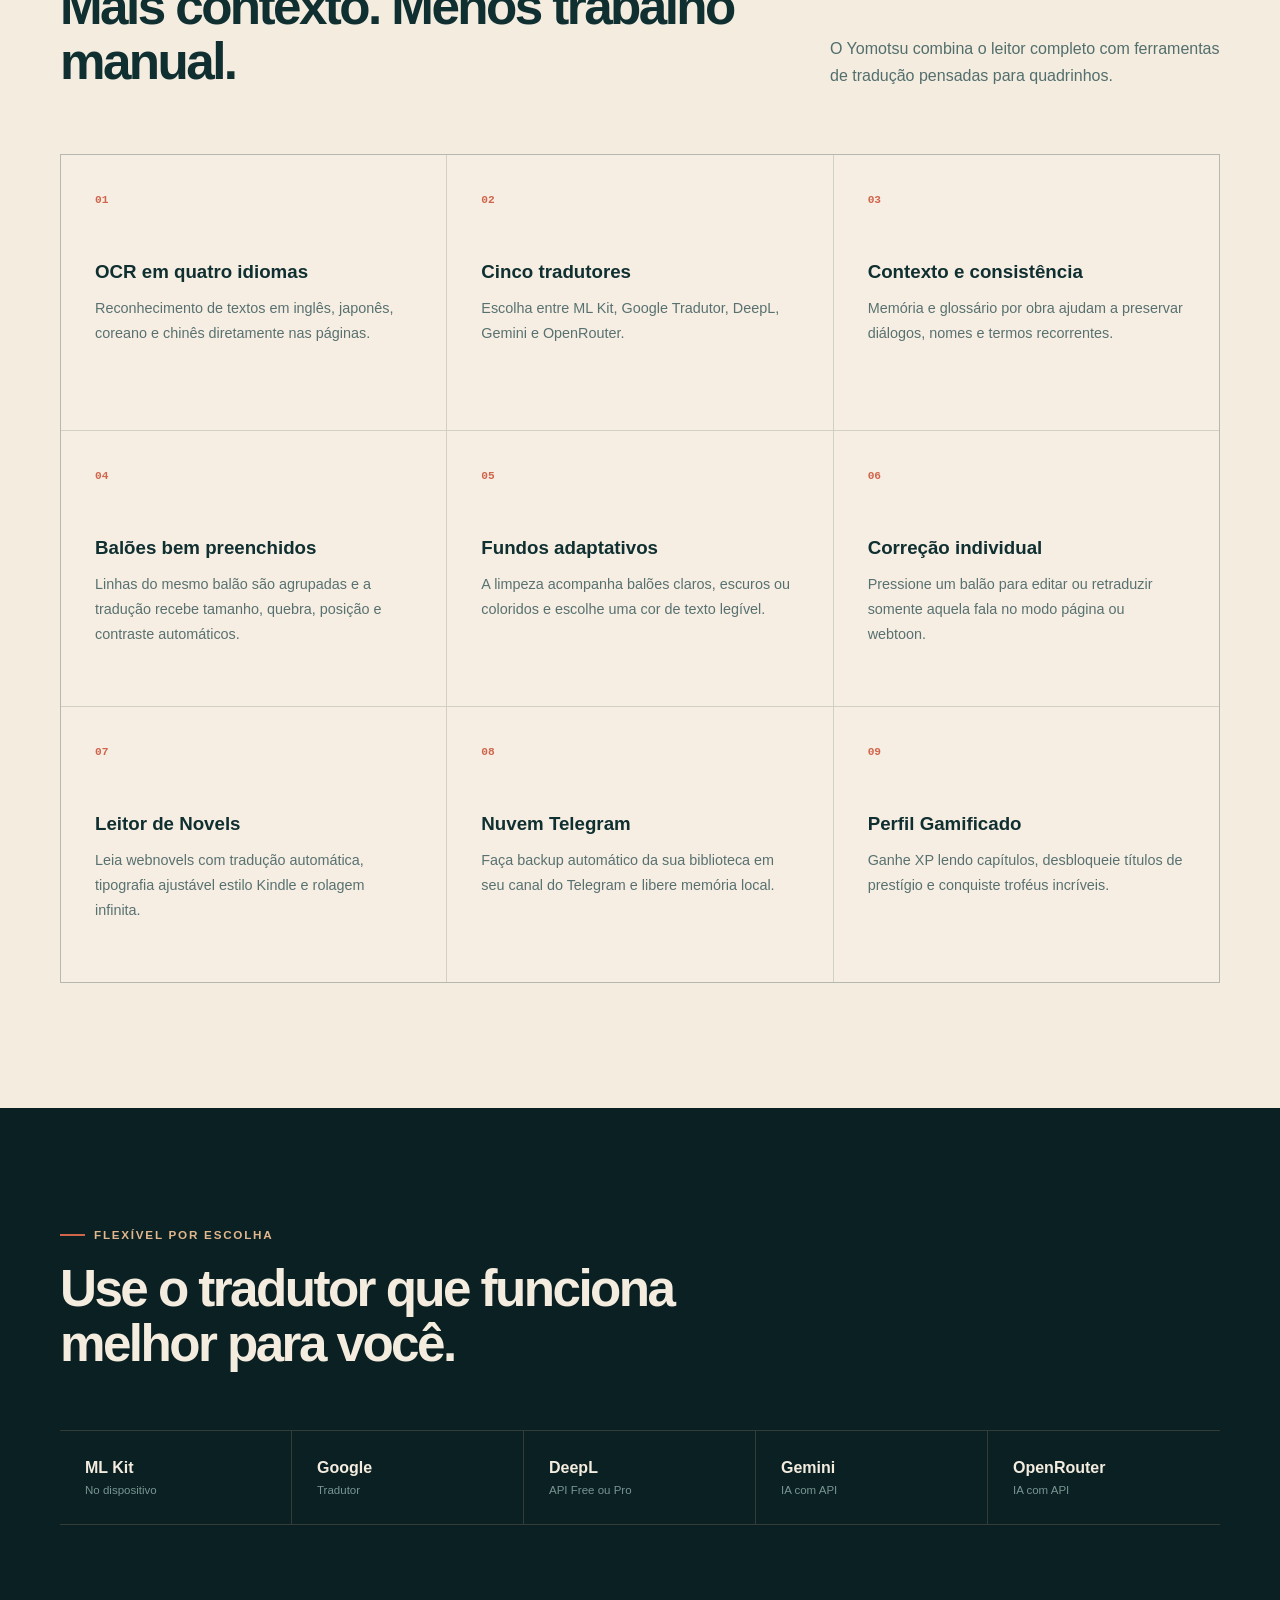
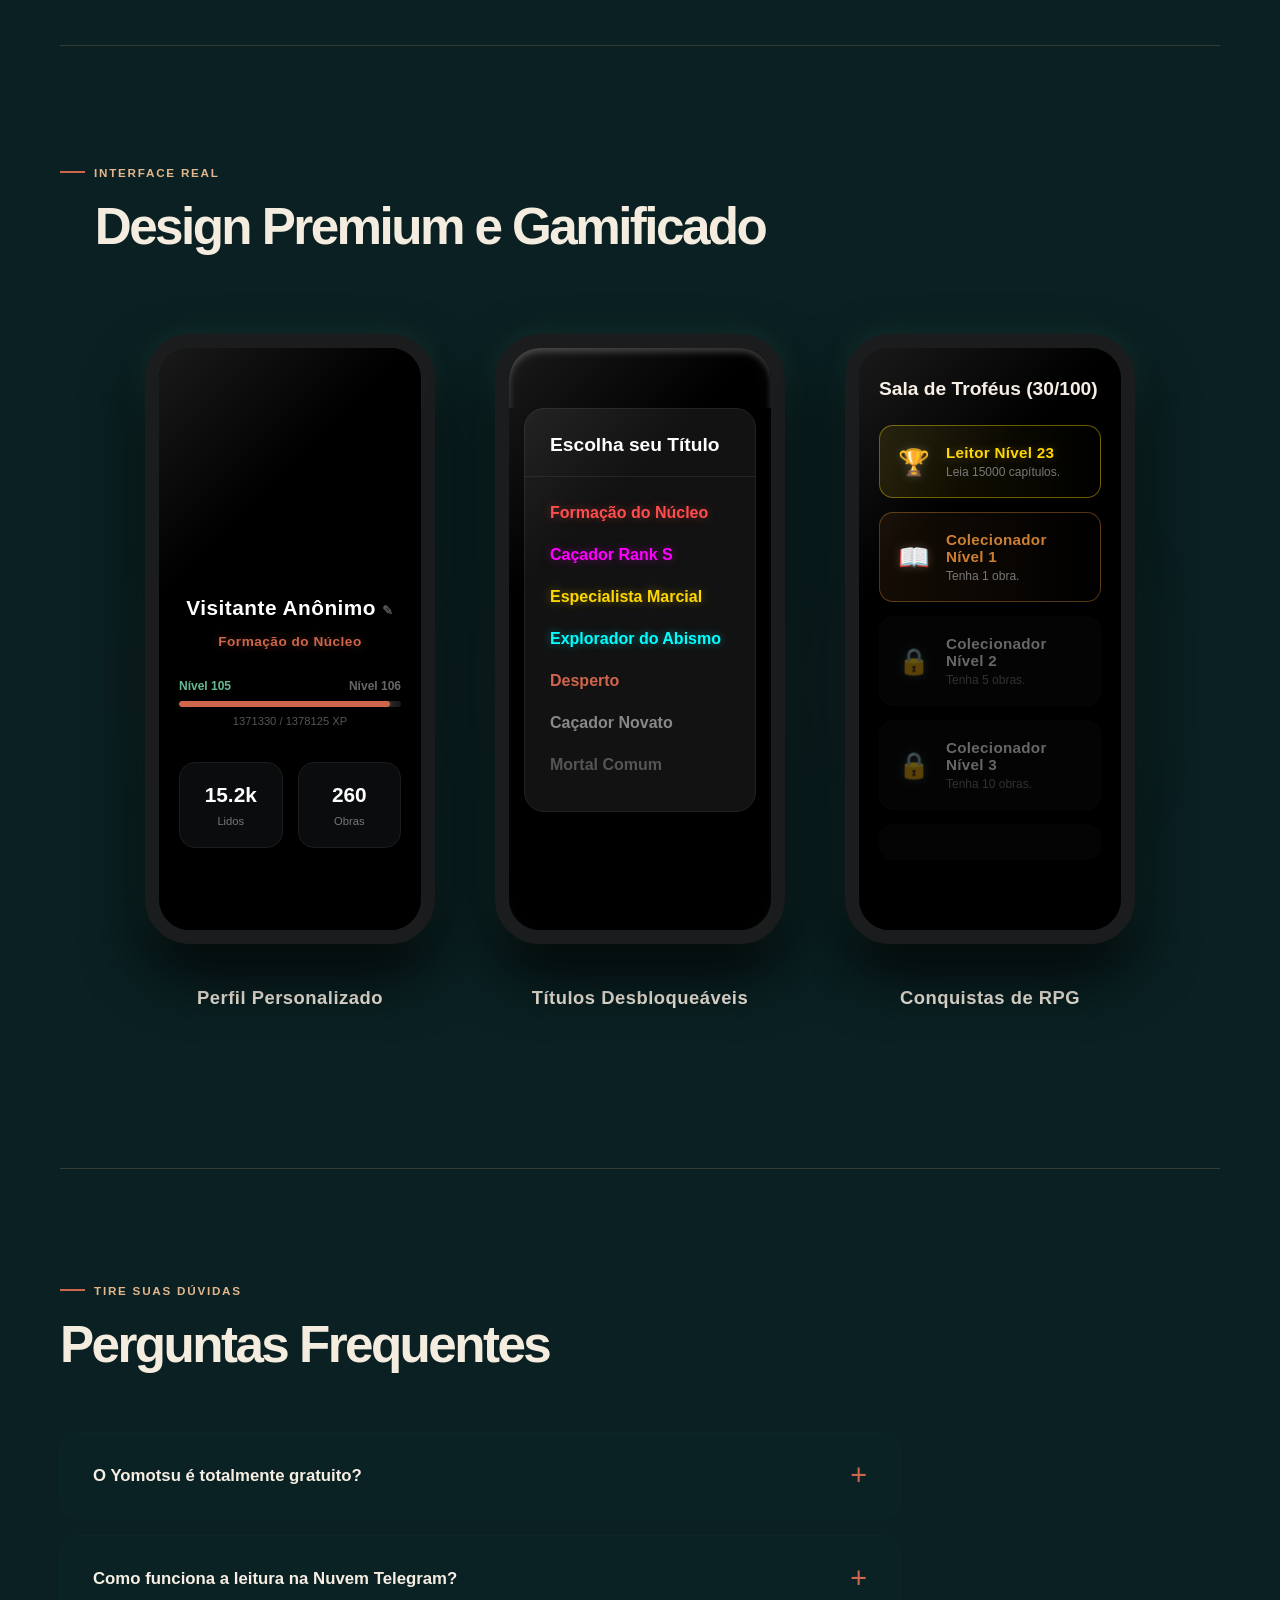
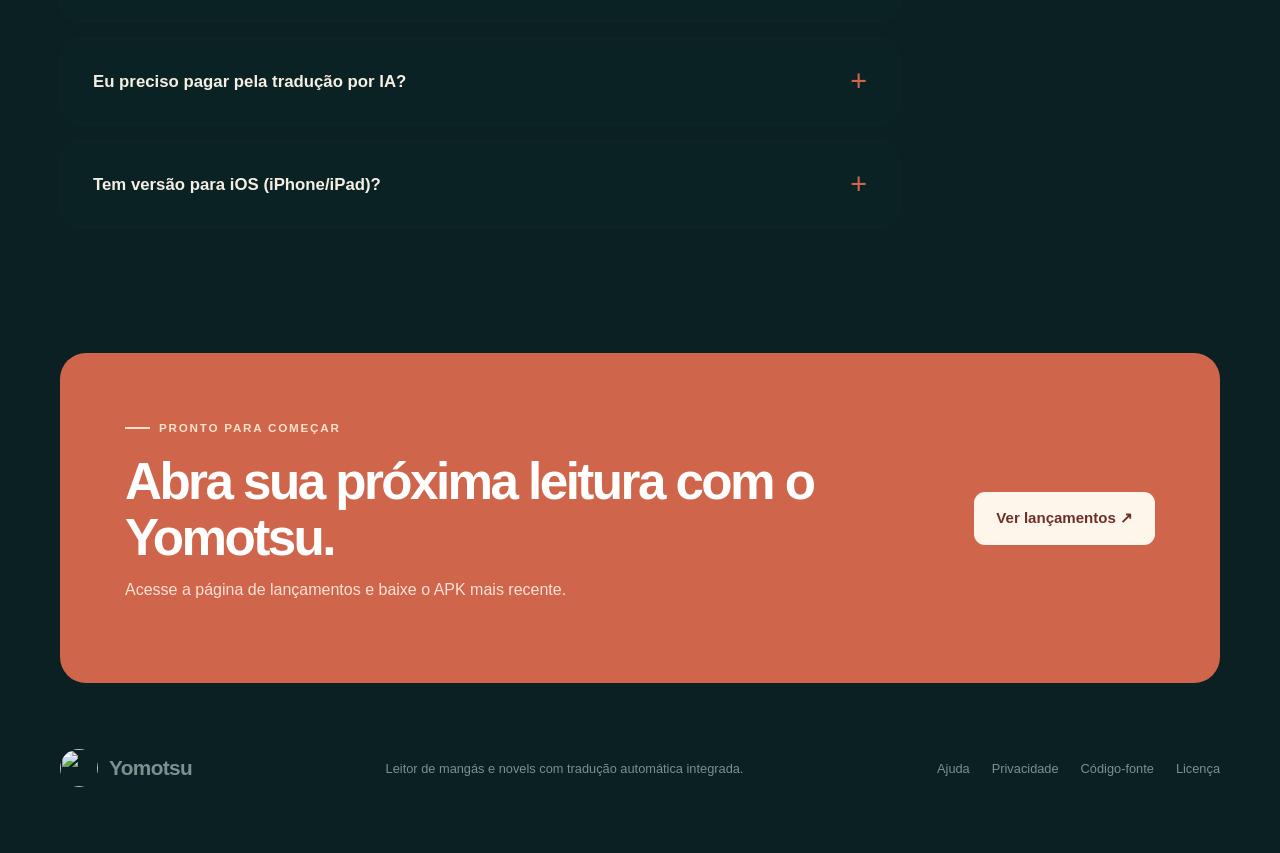
==== commit b0a82995: "style(site): adiciona 3º celular com Títulos, aprimora o renderizador 3D do celular e usa nome Anôni" ====
--- a/index.html
+++ b/index.html
@@ -204,6 +204,51 @@
     .a-item.bronze { border-color: rgba(205, 127, 50, 0.4); background: linear-gradient(90deg, rgba(205, 127, 50, 0.1), transparent); }
     .a-item.bronze strong { color: #cd7f32; }
     .a-item.locked { border-color: #111; opacity: 0.4; }
+
+    /* Hardware Glass Phone Upgrades */
+    .glass-phone {
+        border: 14px solid #1a1c1d !important;
+        background: #000 !important;
+        box-shadow: 
+            inset 0 0 20px rgba(255,255,255,0.05), 
+            inset 0 4px 6px rgba(255,255,255,0.2),
+            0 30px 60px rgba(0,0,0,0.8),
+            0 0 30px rgba(102,186,145,0.15) !important;
+    }
+    .glass-phone::after {
+        content: ''; position: absolute; top: 0; left: 0; width: 100%; height: 100%;
+        background: linear-gradient(135deg, rgba(255,255,255,0.1) 0%, rgba(255,255,255,0) 30%);
+        pointer-events: none; z-index: 50;
+    }
+
+    /* Enhanced Profile Images */
+    .profile-screen .p-banner { 
+        background: url('https://images.unsplash.com/photo-1605806616949-1e87b487cb2a?q=80&w=600&auto=format&fit=crop') center/cover !important; 
+    }
+    .profile-screen .p-avatar { 
+        background: url('https://images.unsplash.com/photo-1618331835717-801e976710b2?q=80&w=200&auto=format&fit=crop') center/cover !important; 
+        border: 4px solid #000 !important;
+        box-shadow: 0 5px 15px rgba(0,0,0,0.9) !important;
+    }
+
+    /* Titles Screen */
+    .titles-screen {
+        background: url('https://images.unsplash.com/photo-1605806616949-1e87b487cb2a?q=80&w=600&auto=format&fit=crop') center/cover;
+        position: relative;
+    }
+    .titles-screen::before {
+        content: ''; position: absolute; top:0; left:0; width:100%; height:100%;
+        background: rgba(0,0,0,0.85); backdrop-filter: blur(5px);
+    }
+    .t-dialog {
+        position: relative; z-index: 2; margin: 60px 15px 0; background: #121212;
+        border-radius: 20px; padding: 25px 0; border: 1px solid #222;
+        box-shadow: 0 20px 40px rgba(0,0,0,0.9);
+    }
+    .t-header { font-size: 1.2rem; font-weight: 600; color: #fff; padding: 0 25px 20px; border-bottom: 1px solid #222; margin-bottom: 15px; }
+    .t-list { display: flex; flex-direction: column; }
+    .t-item { padding: 12px 25px; font-weight: 600; font-size: 1rem; cursor: pointer; transition: background 0.2s; }
+    .t-item:hover { background: rgba(255,255,255,0.05); }
 </style>
 </head>
 <body>
@@ -221,72 +266,93 @@
     <section class="engines shell"><p class="eyebrow"><i></i> Flexível por escolha</p><h2>Use o tradutor que funciona melhor para você.</h2><div class="engine-list"><span>ML Kit<small>No dispositivo</small></span><span>Google<small>Tradutor</small></span><span>DeepL<small>API Free ou Pro</small></span><span>Gemini<small>IA com API</small></span><span>OpenRouter<small>IA com API</small></span></div></section>
     
     
+    
     <section class="showcase shell reveal" id="showcase">
       <p class="eyebrow"><i></i> Interface Real</p>
       <h2>Design Premium e Gamificado</h2>
       <div class="carousel">
         <div class="carousel-track">
+          
+          <!-- Phone 1: Profile -->
           <div class="carousel-item">
-            <div class="phone-frame">
-              
-            <div class="css-screen profile-screen">
-              <div class="p-header">
-                <div class="p-banner"></div>
-                <div class="p-avatar"></div>
-              </div>
-              <div class="p-info">
-                <h3>Kiritsuguxs <small style="color:#555">✎</small></h3>
-                <p class="p-title">Formação do Núcleo</p>
-                <div class="p-level-bar">
-                  <div class="p-level-text"><span>Nível 105</span><span>Nível 106</span></div>
-                  <div class="p-bar-track"><div class="p-bar-fill"></div></div>
-                  <div class="p-xp">1371330 / 1378125 XP</div>
+            <div class="phone-frame glass-phone">
+              <div class="css-screen profile-screen">
+                <div class="p-header">
+                  <div class="p-banner"></div>
+                  <div class="p-avatar"></div>
                 </div>
-                <div class="p-stats">
-                  <div class="p-stat"><strong>15237</strong><small>Lidos</small></div>
-                  <div class="p-stat"><strong>260</strong><small>Na Biblioteca</small></div>
+                <div class="p-info">
+                  <h3>Visitante Anônimo <small style="color:#555;font-size:0.8rem">✎</small></h3>
+                  <p class="p-title">Formação do Núcleo</p>
+                  <div class="p-level-bar">
+                    <div class="p-level-text"><span>Nível 105</span><span>Nível 106</span></div>
+                    <div class="p-bar-track"><div class="p-bar-fill"></div></div>
+                    <div class="p-xp">1371330 / 1378125 XP</div>
+                  </div>
+                  <div class="p-stats">
+                    <div class="p-stat"><strong>15.2k</strong><small>Lidos</small></div>
+                    <div class="p-stat"><strong>260</strong><small>Obras</small></div>
+                  </div>
                 </div>
               </div>
             </div>
-
-            </div>
-            <p>Perfil Gamificado (Nível e Banner)</p>
+            <p>Perfil Personalizado</p>
           </div>
+
+          <!-- Phone 2: Titles -->
           <div class="carousel-item">
-            <div class="phone-frame">
-              
-            <div class="css-screen ach-screen">
-              <div class="a-header">Sala de Troféus (30/100)</div>
-              <div class="a-list">
-                <div class="a-item gold">
-                  <div class="a-icon">🏆</div>
-                  <div class="a-text"><strong>Leitor Nível 23</strong><small>Leia 15000 capítulos.</small></div>
-                </div>
-                <div class="a-item bronze">
-                  <div class="a-icon">📖</div>
-                  <div class="a-text"><strong>Colecionador Nível 1</strong><small>Tenha 1 obras na biblioteca.</small></div>
-                </div>
-                <div class="a-item bronze">
-                  <div class="a-icon">📖</div>
-                  <div class="a-text"><strong>Colecionador Nível 2</strong><small>Tenha 5 obras na biblioteca.</small></div>
-                </div>
-                <div class="a-item locked">
-                  <div class="a-icon">🔒</div>
-                  <div class="a-text"><strong>Leitor Nível 24</strong><small>Leia 15900 capítulos.</small></div>
-                </div>
-                <div class="a-item locked">
-                  <div class="a-icon">🔒</div>
-                  <div class="a-text"><strong>Leitor Nível 25</strong><small>Leia 16800 capítulos.</small></div>
+            <div class="phone-frame glass-phone">
+              <div class="css-screen titles-screen">
+                <div class="t-dialog">
+                  <div class="t-header">Escolha seu Título</div>
+                  <div class="t-list">
+                    <div class="t-item" style="color: #ff4d4d; text-shadow: 0 0 10px rgba(255,77,77,0.4)">Formação do Núcleo</div>
+                    <div class="t-item" style="color: #ff00ff; text-shadow: 0 0 10px rgba(255,0,255,0.4)">Caçador Rank S</div>
+                    <div class="t-item" style="color: #ffd700; text-shadow: 0 0 10px rgba(255,215,0,0.4)">Especialista Marcial</div>
+                    <div class="t-item" style="color: #00ffff; text-shadow: 0 0 10px rgba(0,255,255,0.4)">Explorador do Abismo</div>
+                    <div class="t-item" style="color: #cf654b;">Desperto</div>
+                    <div class="t-item" style="color: #888;">Caçador Novato</div>
+                    <div class="t-item" style="color: #555;">Mortal Comum</div>
+                  </div>
                 </div>
               </div>
             </div>
-
+            <p>Títulos Desbloqueáveis</p>
+          </div>
+
+          <!-- Phone 3: Achievements -->
+          <div class="carousel-item">
+            <div class="phone-frame glass-phone">
+              <div class="css-screen ach-screen">
+                <div class="a-header">Sala de Troféus (30/100)</div>
+                <div class="a-list">
+                  <div class="a-item gold">
+                    <div class="a-icon">🏆</div>
+                    <div class="a-text"><strong>Leitor Nível 23</strong><small>Leia 15000 capítulos.</small></div>
+                  </div>
+                  <div class="a-item bronze">
+                    <div class="a-icon">📖</div>
+                    <div class="a-text"><strong>Colecionador Nível 1</strong><small>Tenha 1 obra.</small></div>
+                  </div>
+                  <div class="a-item locked">
+                    <div class="a-icon">🔒</div>
+                    <div class="a-text"><strong>Colecionador Nível 2</strong><small>Tenha 5 obras.</small></div>
+                  </div>
+                  <div class="a-item locked">
+                    <div class="a-icon">🔒</div>
+                    <div class="a-text"><strong>Colecionador Nível 3</strong><small>Tenha 10 obras.</small></div>
+                  </div>
+                  <div class="a-item locked" style="border:none"></div>
+                </div>
+              </div>
             </div>
-            <p>Sala de Troféus (RPG)</p>
+            <p>Conquistas de RPG</p>
           </div>
+
         </div>
       </div>
     </section>
+
 
     <section class="faq shell reveal" id="faq">
       <p class="eyebrow"><i></i> Tire suas dúvidas</p>
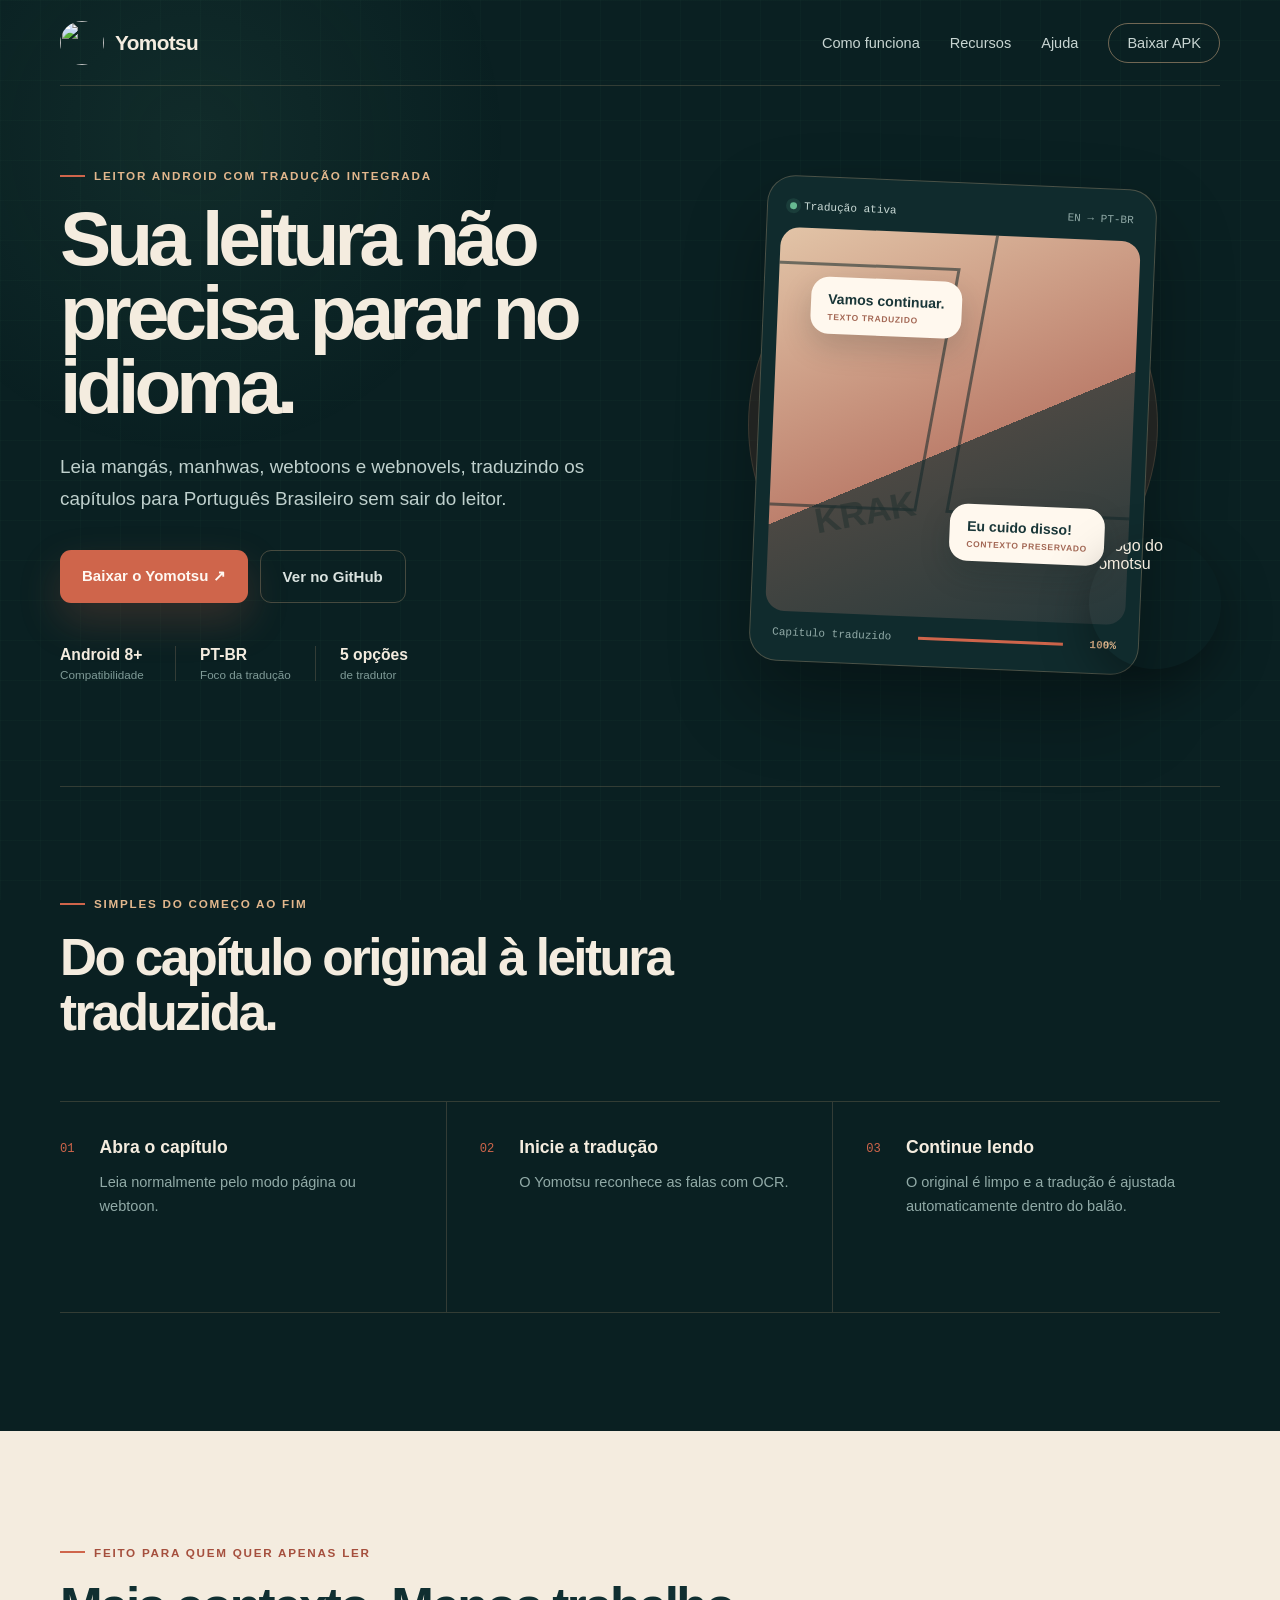
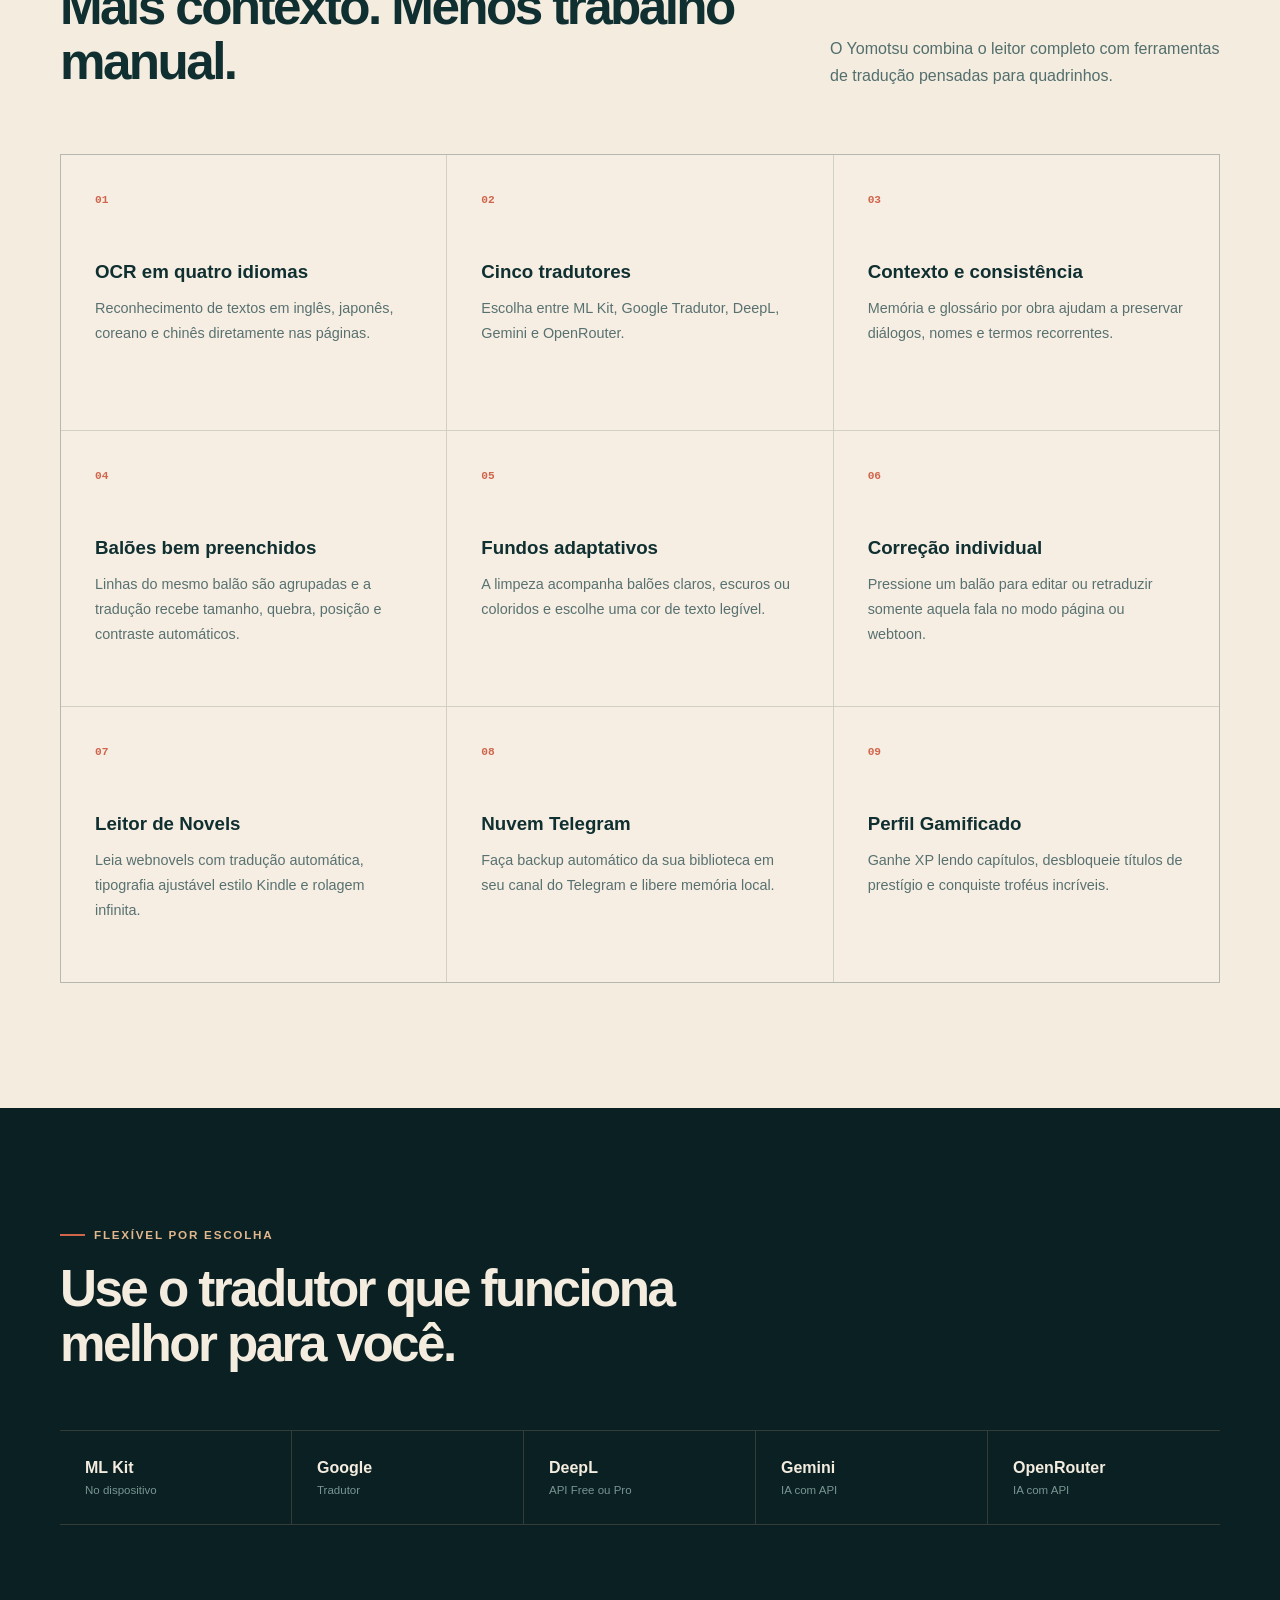
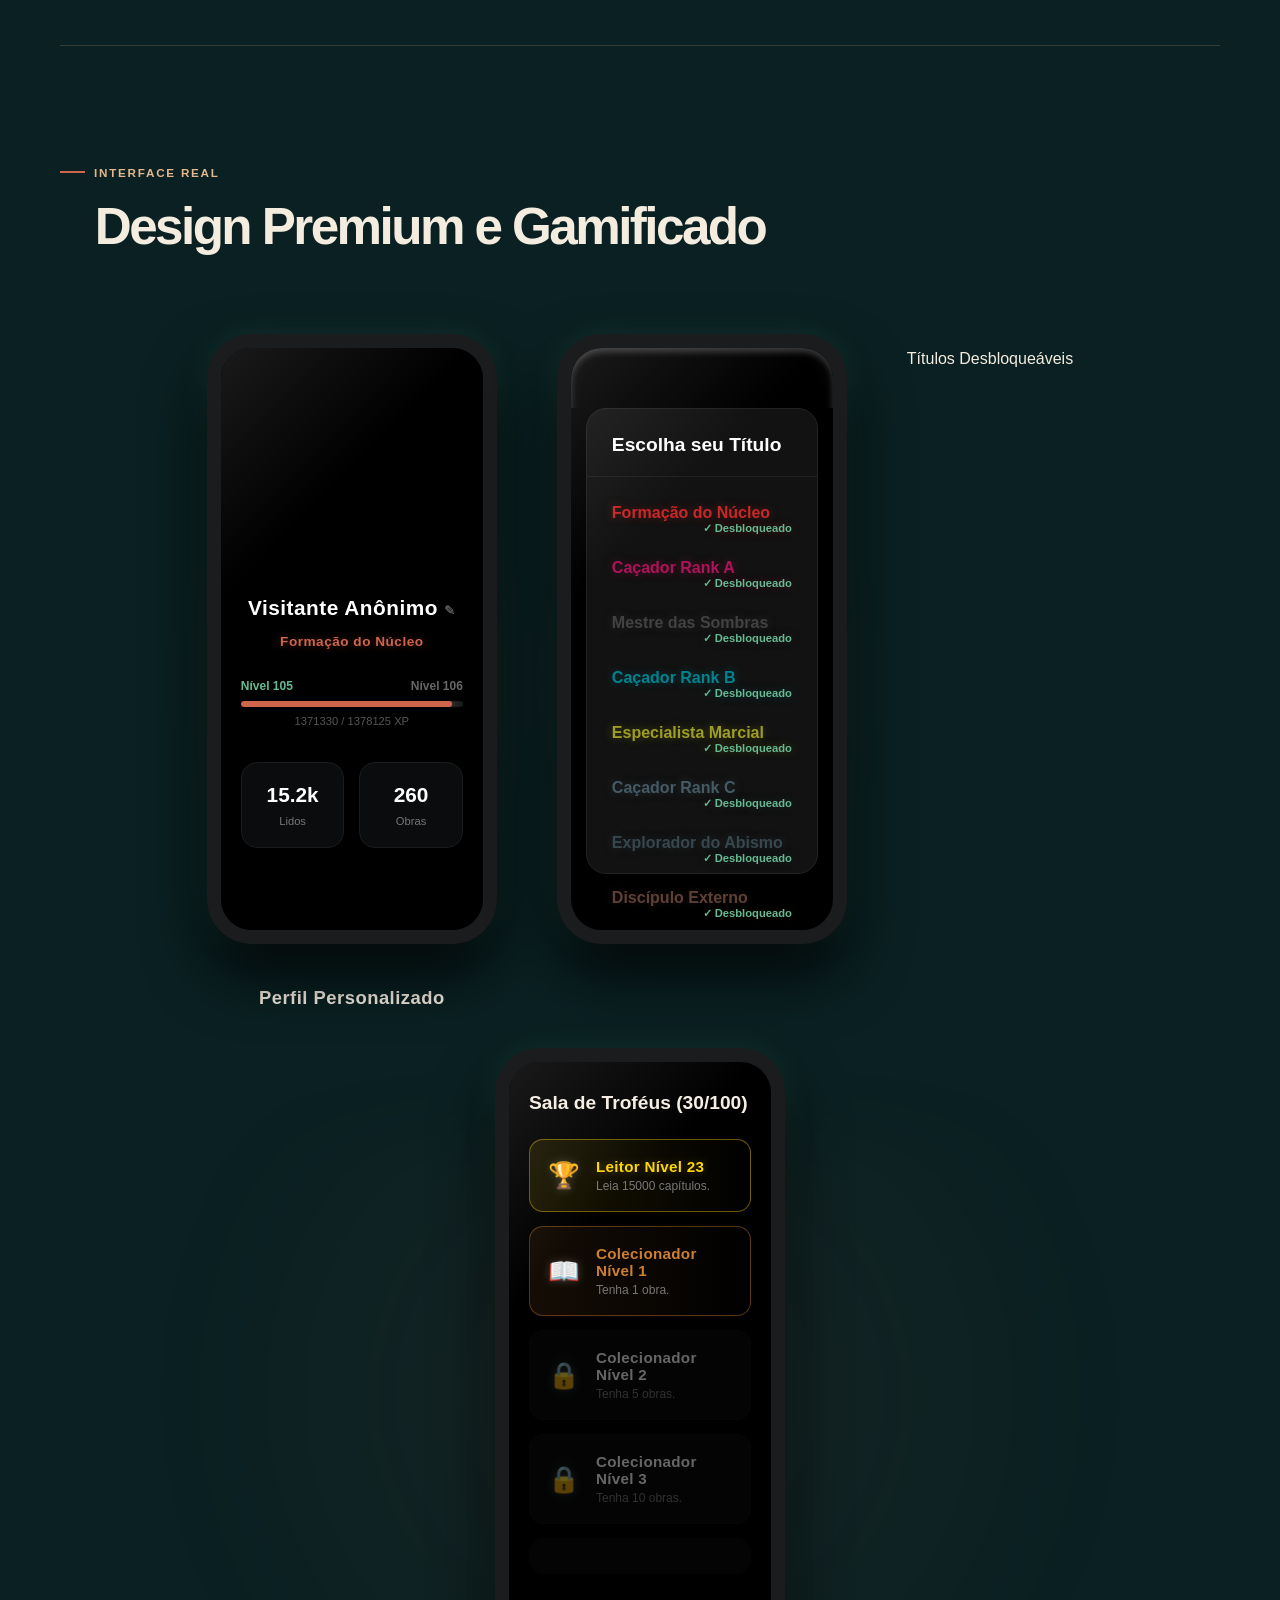
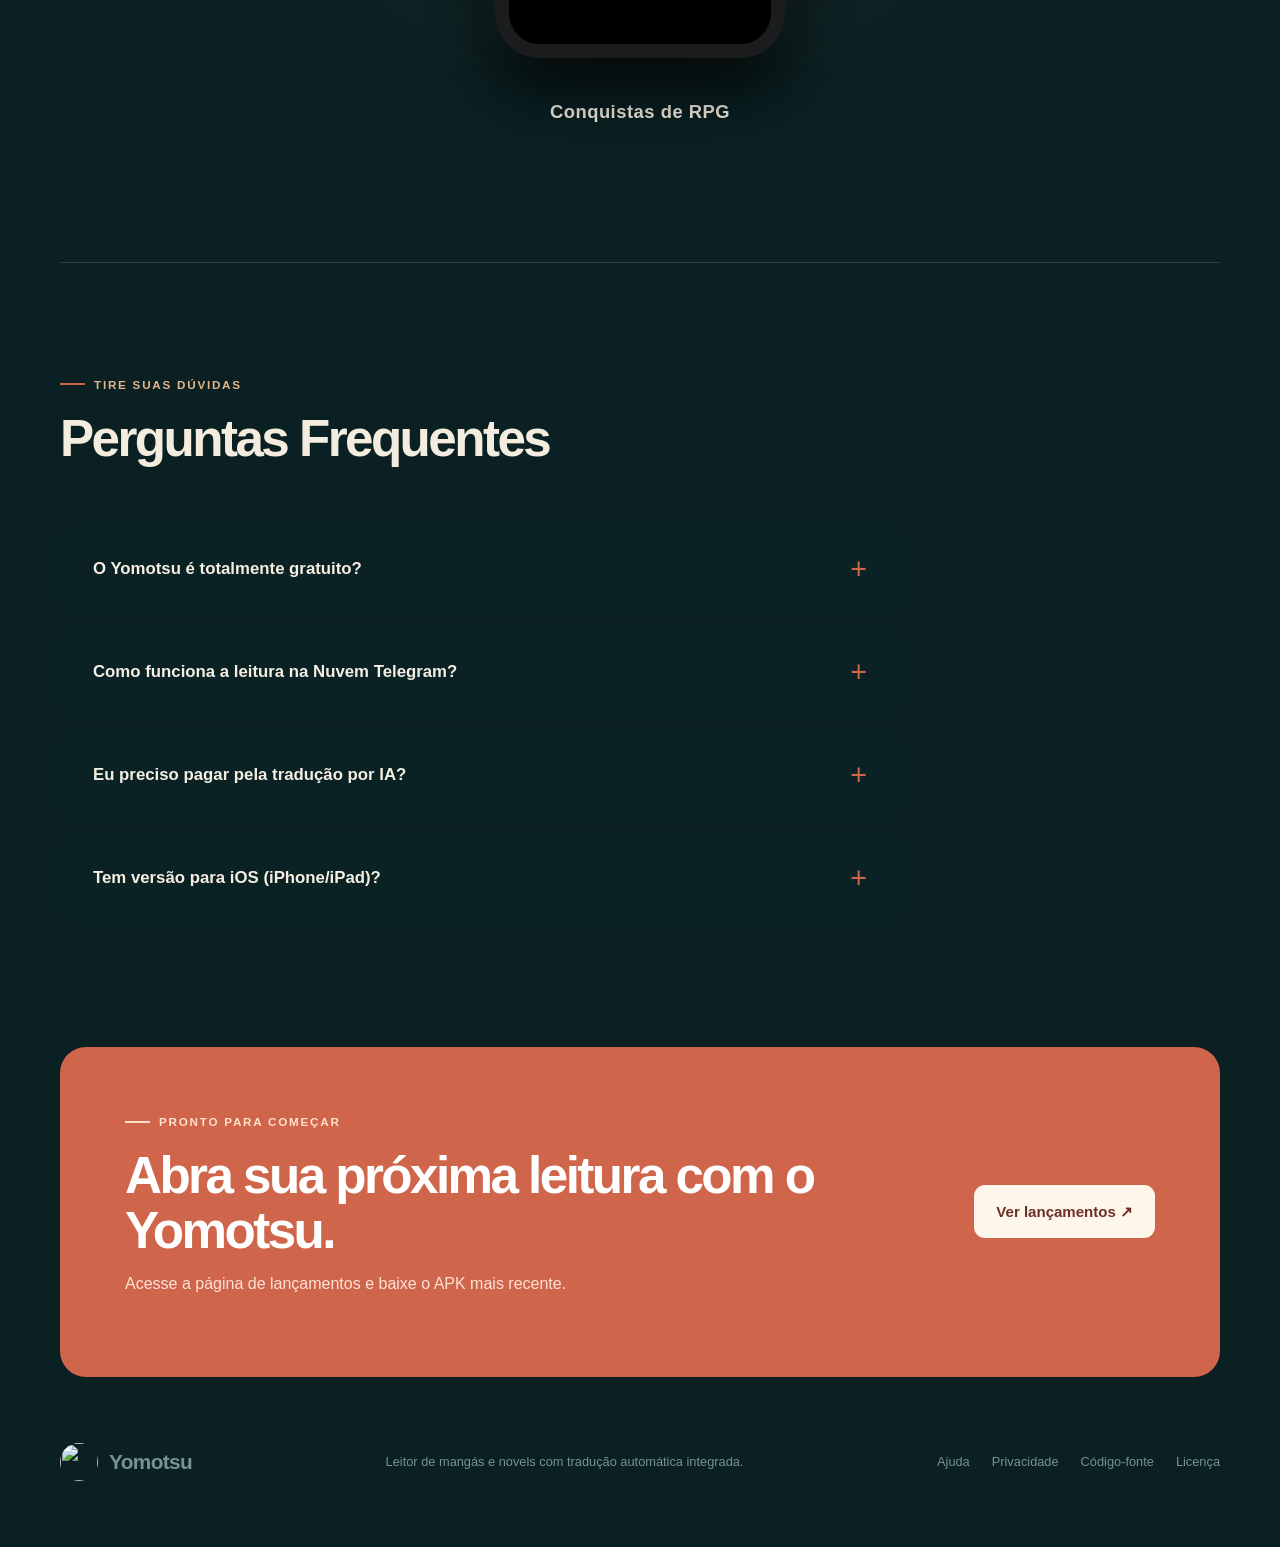
==== commit c12e6438: "style(site): mostra todos os 21 títulos do Yomotsu com status de bloqueio" ====
--- a/index.html
+++ b/index.html
@@ -241,6 +241,7 @@
         background: rgba(0,0,0,0.85); backdrop-filter: blur(5px);
     }
     .t-dialog {
+        height: 80%;
         position: relative; z-index: 2; margin: 60px 15px 0; background: #121212;
         border-radius: 20px; padding: 25px 0; border: 1px solid #222;
         box-shadow: 0 20px 40px rgba(0,0,0,0.9);
@@ -305,8 +306,29 @@
               <div class="css-screen titles-screen">
                 <div class="t-dialog">
                   <div class="t-header">Escolha seu Título</div>
-                  <div class="t-list">
-                    <div class="t-item" style="color: #ff4d4d; text-shadow: 0 0 10px rgba(255,77,77,0.4)">Formação do Núcleo</div>
+                  <div class="t-list" style="overflow-y:auto; max-height: 480px;">
+                    <div class="t-item" style="color: #C62828; text-shadow: 0 0 10px #C6282866">Formação do Núcleo <small style="float:right;color:#66ba91;font-size:0.7rem">✓ Desbloqueado</small></div>
+                    <div class="t-item" style="color: #AD1457; text-shadow: 0 0 10px #AD145766">Caçador Rank A <small style="float:right;color:#66ba91;font-size:0.7rem">✓ Desbloqueado</small></div>
+                    <div class="t-item" style="color: #424242; text-shadow: 0 0 10px #42424266">Mestre das Sombras <small style="float:right;color:#66ba91;font-size:0.7rem">✓ Desbloqueado</small></div>
+                    <div class="t-item" style="color: #00838F; text-shadow: 0 0 10px #00838F66">Caçador Rank B <small style="float:right;color:#66ba91;font-size:0.7rem">✓ Desbloqueado</small></div>
+                    <div class="t-item" style="color: #9E9D24; text-shadow: 0 0 10px #9E9D2466">Especialista Marcial <small style="float:right;color:#66ba91;font-size:0.7rem">✓ Desbloqueado</small></div>
+                    <div class="t-item" style="color: #455A64; text-shadow: 0 0 10px #455A6466">Caçador Rank C <small style="float:right;color:#66ba91;font-size:0.7rem">✓ Desbloqueado</small></div>
+                    <div class="t-item" style="color: #37474F; text-shadow: 0 0 10px #37474F66">Explorador do Abismo <small style="float:right;color:#66ba91;font-size:0.7rem">✓ Desbloqueado</small></div>
+                    <div class="t-item" style="color: #5D4037; text-shadow: 0 0 10px #5D403766">Discípulo Externo <small style="float:right;color:#66ba91;font-size:0.7rem">✓ Desbloqueado</small></div>
+                    <div class="t-item" style="color: #78909C; text-shadow: 0 0 10px #78909C66">Caçador Novato <small style="float:right;color:#66ba91;font-size:0.7rem">✓ Desbloqueado</small></div>
+                    <div class="t-item" style="color: #8D6E63; text-shadow: 0 0 10px #8D6E6366">Desperto <small style="float:right;color:#66ba91;font-size:0.7rem">✓ Desbloqueado</small></div>
+                    <div class="t-item" style="color: #9E9E9E; text-shadow: 0 0 10px #9E9E9E66">Mortal Comum <small style="float:right;color:#66ba91;font-size:0.7rem">✓ Desbloqueado</small></div>
+                    <div class="t-item" style="color: #444;">Senhor de Domínio <small style="float:right;color:#555;font-size:0.7rem">🔒 Nv 110</small></div>
+                    <div class="t-item" style="color: #444;">Caçador Rank S <small style="float:right;color:#555;font-size:0.7rem">🔒 Nv 120</small></div>
+                    <div class="t-item" style="color: #444;">Caçador Nacional <small style="float:right;color:#555;font-size:0.7rem">🔒 Nv 130</small></div>
+                    <div class="t-item" style="color: #444;">Alma Nascente <small style="float:right;color:#555;font-size:0.7rem">🔒 Nv 140</small></div>
+                    <div class="t-item" style="color: #444;">Soberano <small style="float:right;color:#555;font-size:0.7rem">🔒 Nv 150</small></div>
+                    <div class="t-item" style="color: #444;">Monarca <small style="float:right;color:#555;font-size:0.7rem">🔒 Nv 160</small></div>
+                    <div class="t-item" style="color: #444;">Shinigami <small style="float:right;color:#555;font-size:0.7rem">🔒 Nv 170</small></div>
+                    <div class="t-item" style="color: #444;">Imortal <small style="float:right;color:#555;font-size:0.7rem">🔒 Nv 180</small></div>
+                    <div class="t-item" style="color: #444;">Deus Marcial <small style="float:right;color:#555;font-size:0.7rem">🔒 Nv 190</small></div>
+                    <div class="t-item" style="color: #444;">Izanagi do Submundo <small style="float:right;color:#555;font-size:0.7rem">🔒 Nv 200</small></div>
+                  </div>
                     <div class="t-item" style="color: #ff00ff; text-shadow: 0 0 10px rgba(255,0,255,0.4)">Caçador Rank S</div>
                     <div class="t-item" style="color: #ffd700; text-shadow: 0 0 10px rgba(255,215,0,0.4)">Especialista Marcial</div>
                     <div class="t-item" style="color: #00ffff; text-shadow: 0 0 10px rgba(0,255,255,0.4)">Explorador do Abismo</div>
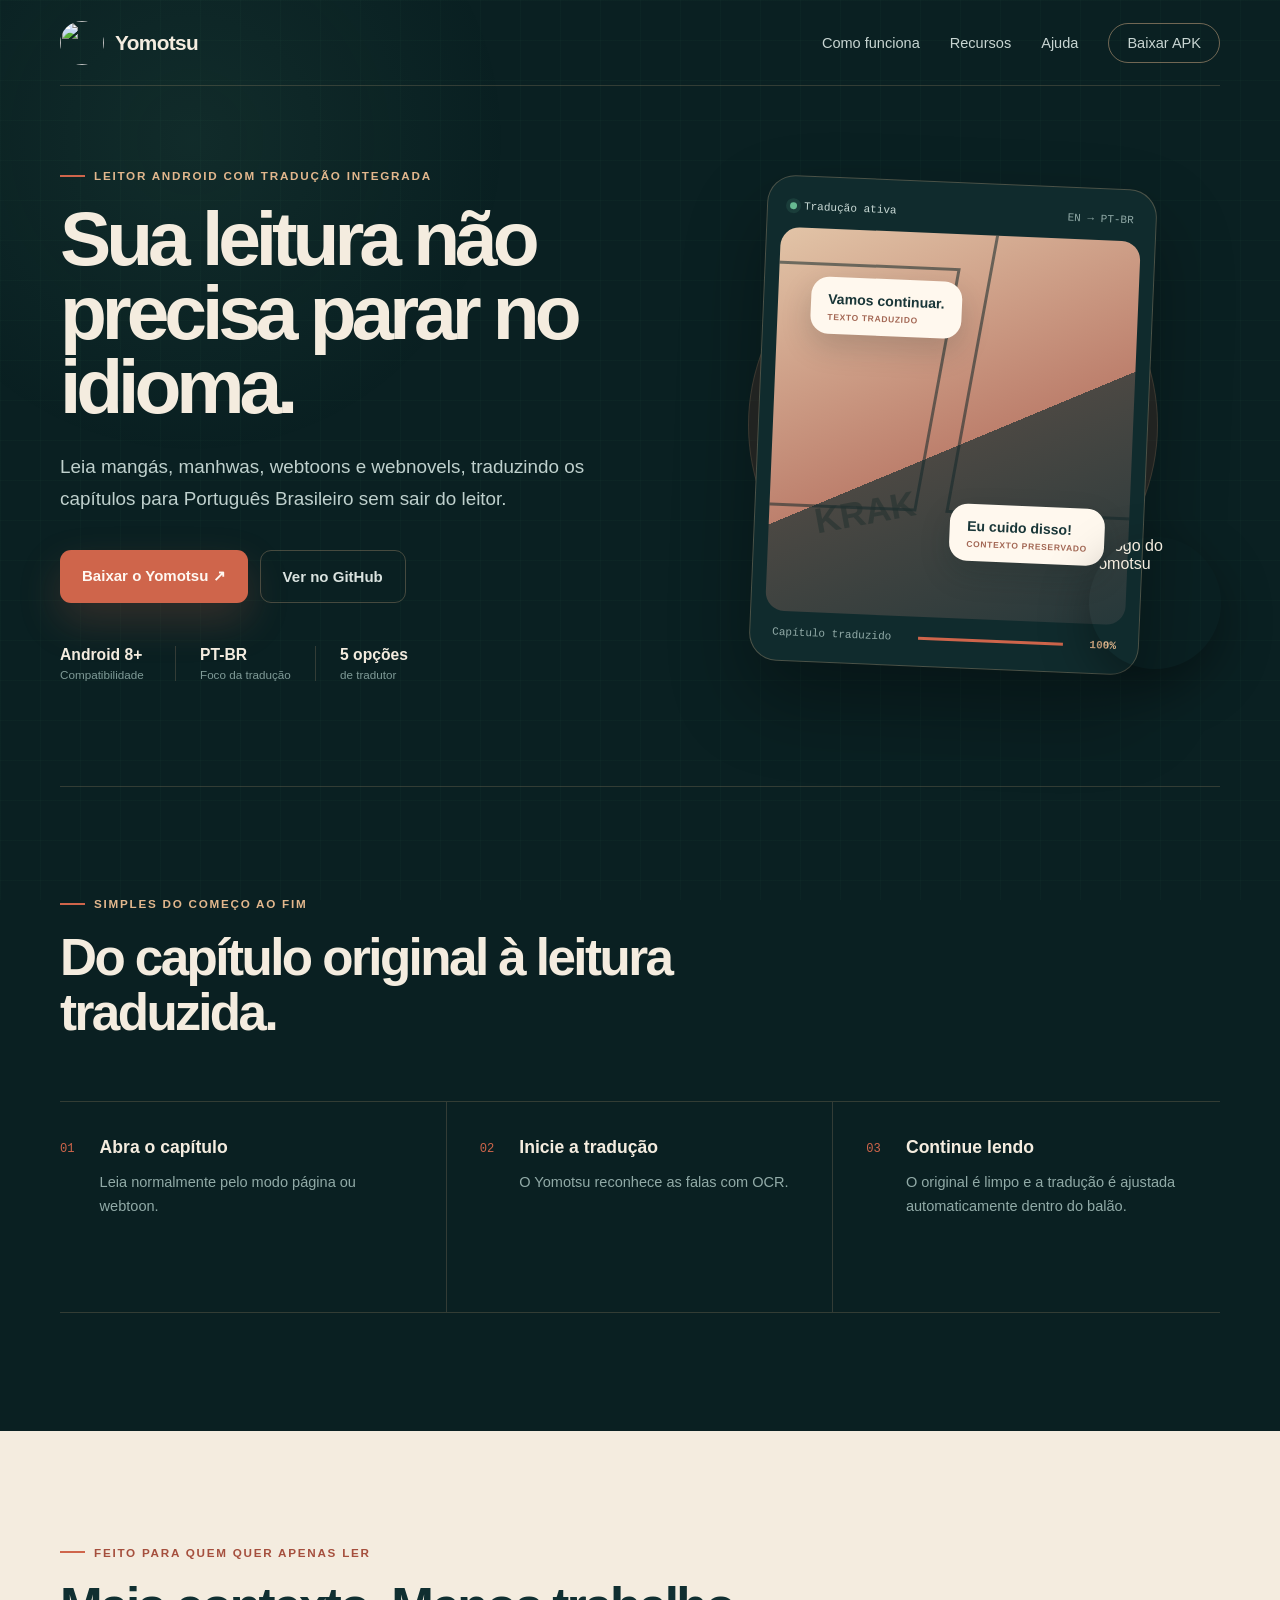
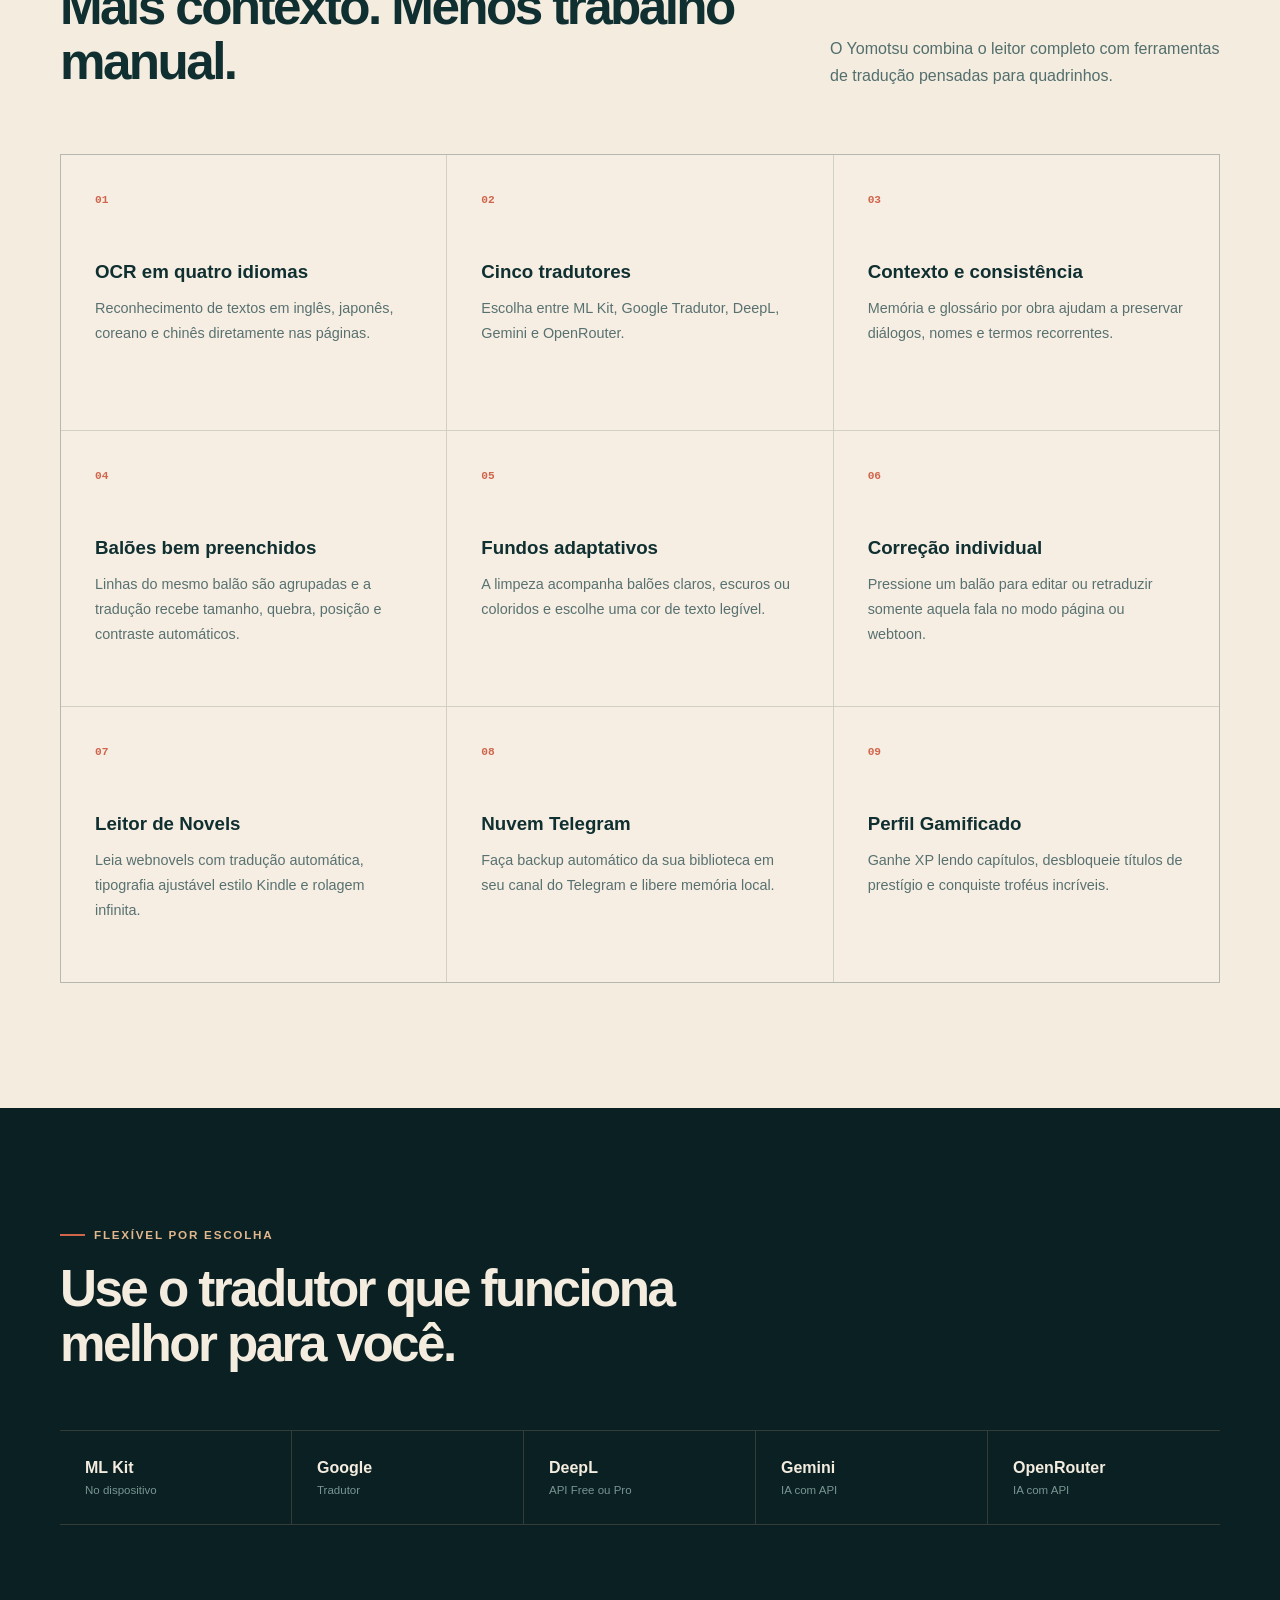
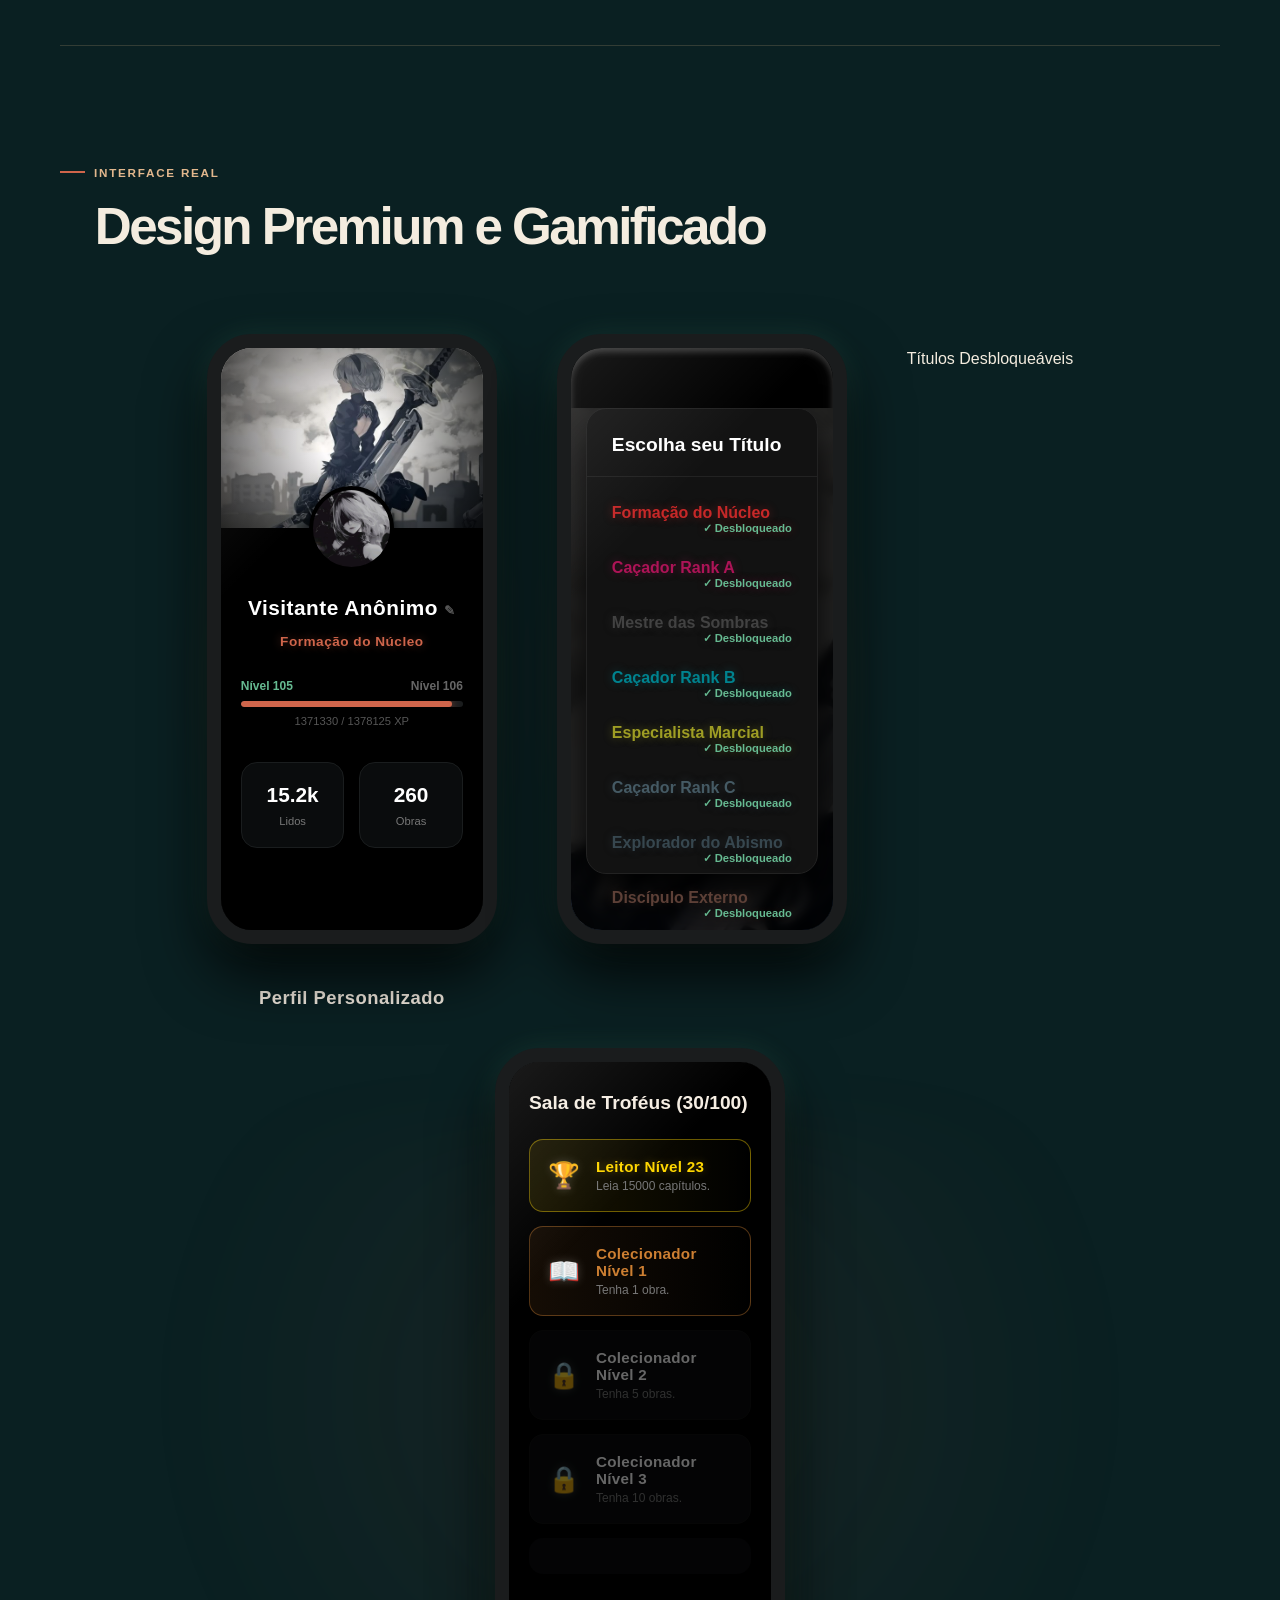
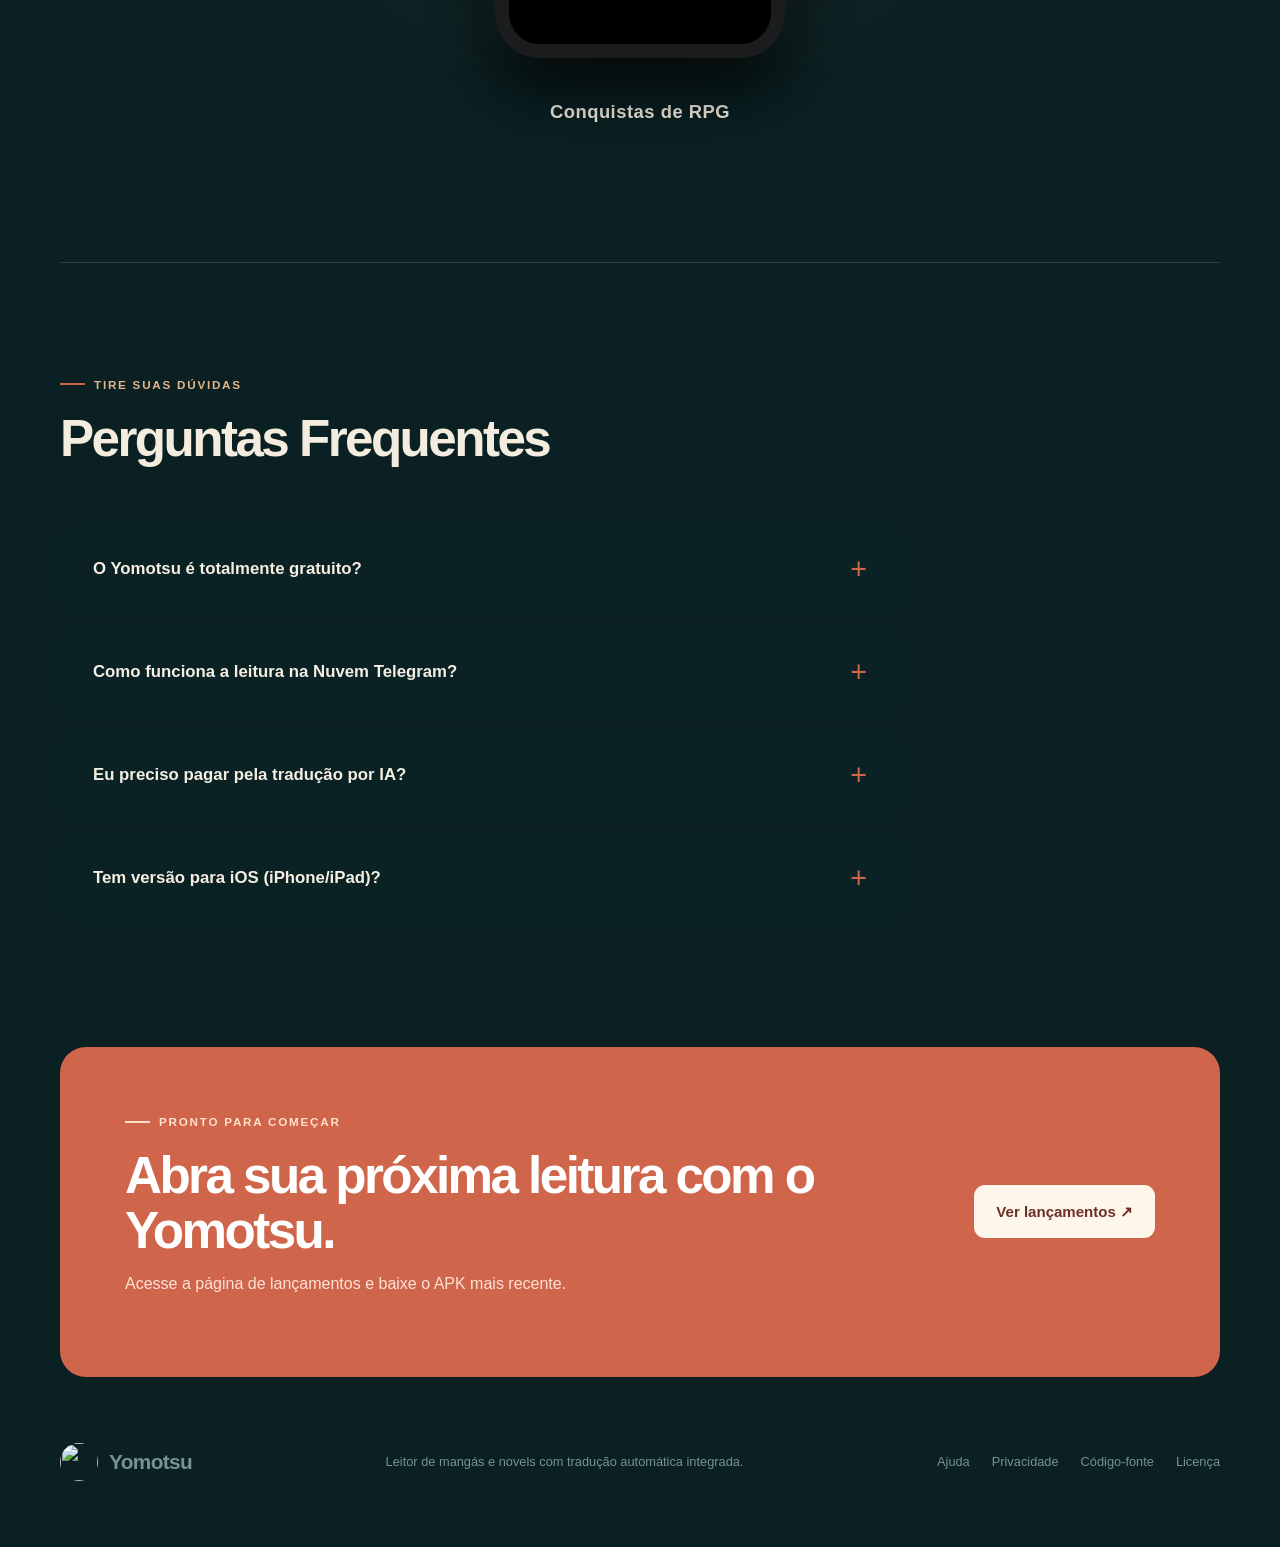
==== commit 9876fe6b: "style(site): usa a arte oficial da 2B no banner e avatar do perfil 8D" ====
--- a/index.html
+++ b/index.html
@@ -223,17 +223,17 @@
 
     /* Enhanced Profile Images */
     .profile-screen .p-banner { 
-        background: url('https://images.unsplash.com/photo-1605806616949-1e87b487cb2a?q=80&w=600&auto=format&fit=crop') center/cover !important; 
+        background: url('assets/2b_banner.jpg') center/cover !important; 
     }
     .profile-screen .p-avatar { 
-        background: url('https://images.unsplash.com/photo-1618331835717-801e976710b2?q=80&w=200&auto=format&fit=crop') center/cover !important; 
+        background: url('assets/2b_avatar.jpg') center/cover !important; 
         border: 4px solid #000 !important;
         box-shadow: 0 5px 15px rgba(0,0,0,0.9) !important;
     }
 
     /* Titles Screen */
     .titles-screen {
-        background: url('https://images.unsplash.com/photo-1605806616949-1e87b487cb2a?q=80&w=600&auto=format&fit=crop') center/cover;
+        background: url('assets/2b_banner.jpg') center/cover;
         position: relative;
     }
     .titles-screen::before {
@@ -250,6 +250,11 @@
     .t-list { display: flex; flex-direction: column; }
     .t-item { padding: 12px 25px; font-weight: 600; font-size: 1rem; cursor: pointer; transition: background 0.2s; }
     .t-item:hover { background: rgba(255,255,255,0.05); }
+
+    .t-list::-webkit-scrollbar { width: 4px; }
+    .t-list::-webkit-scrollbar-track { background: transparent; }
+    .t-list::-webkit-scrollbar-thumb { background: #333; border-radius: 4px; }
+    .t-list::-webkit-scrollbar-thumb:hover { background: #555; }
 </style>
 </head>
 <body>
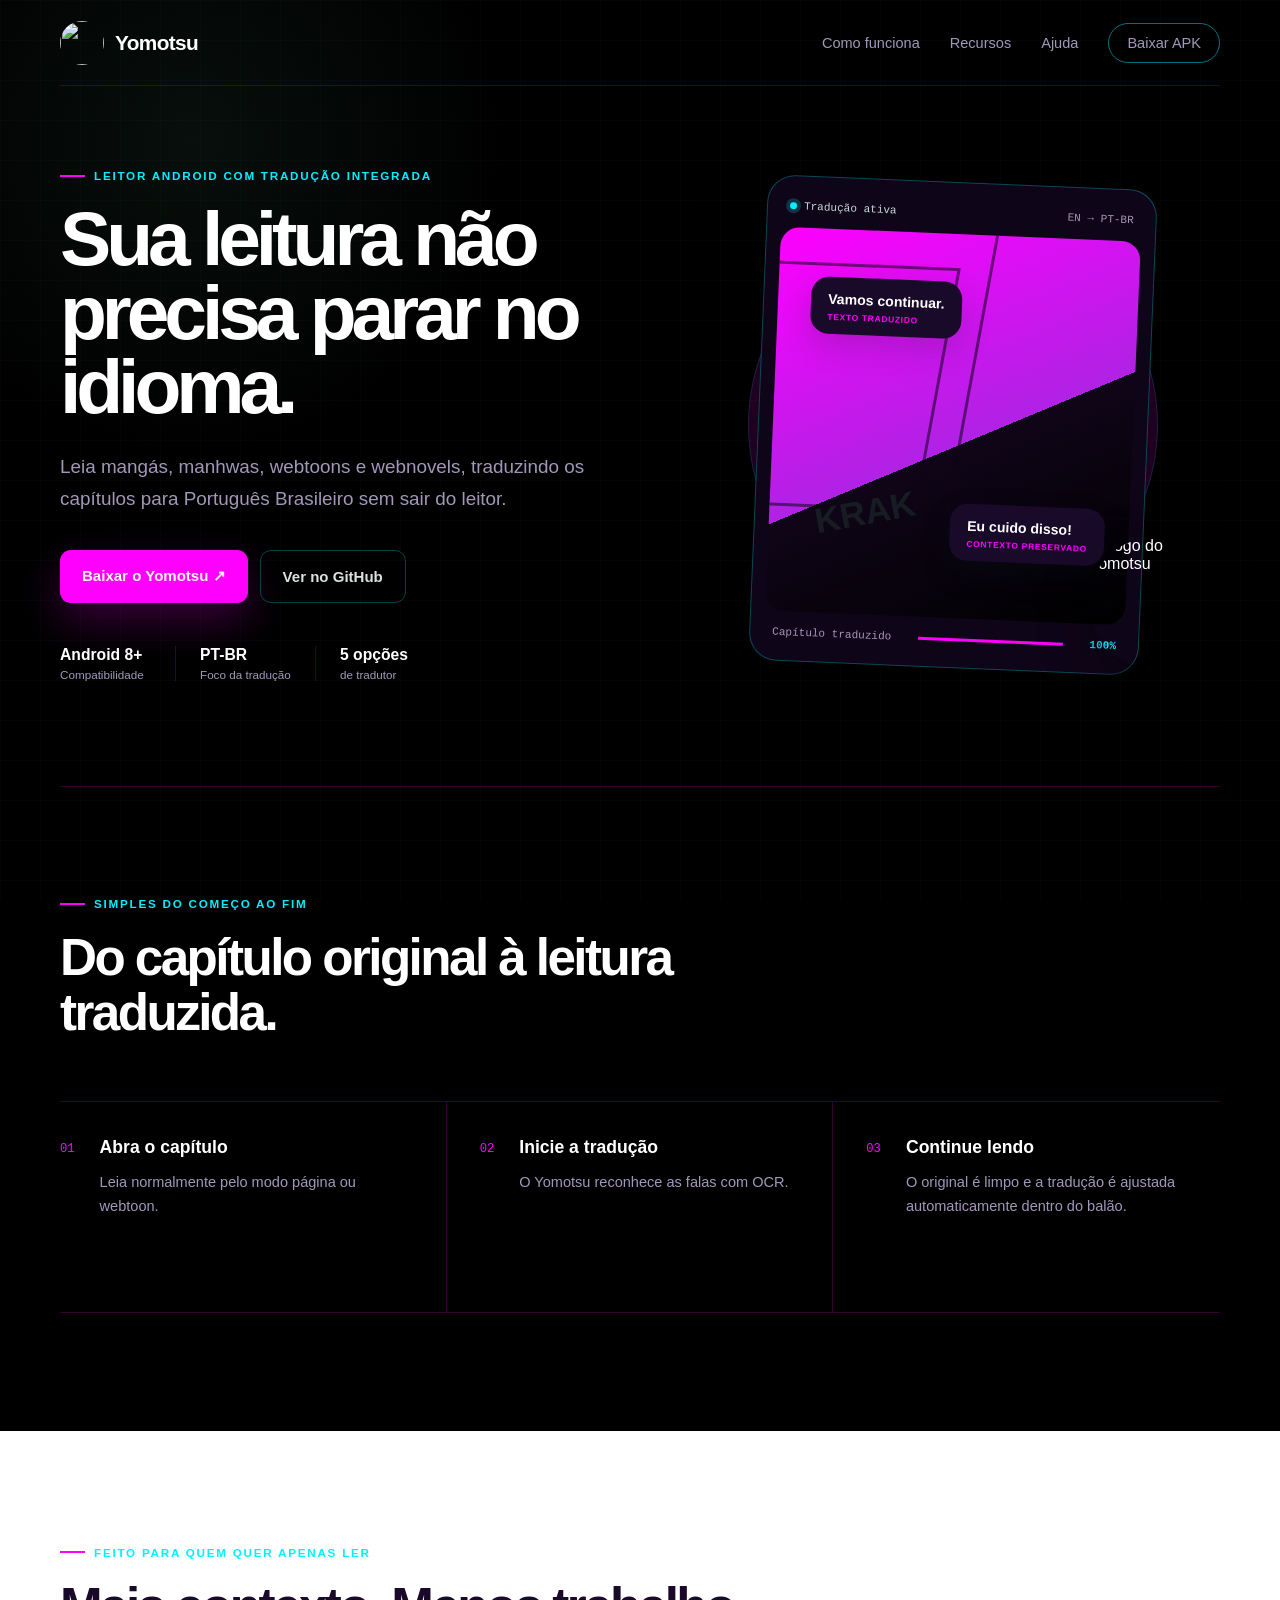
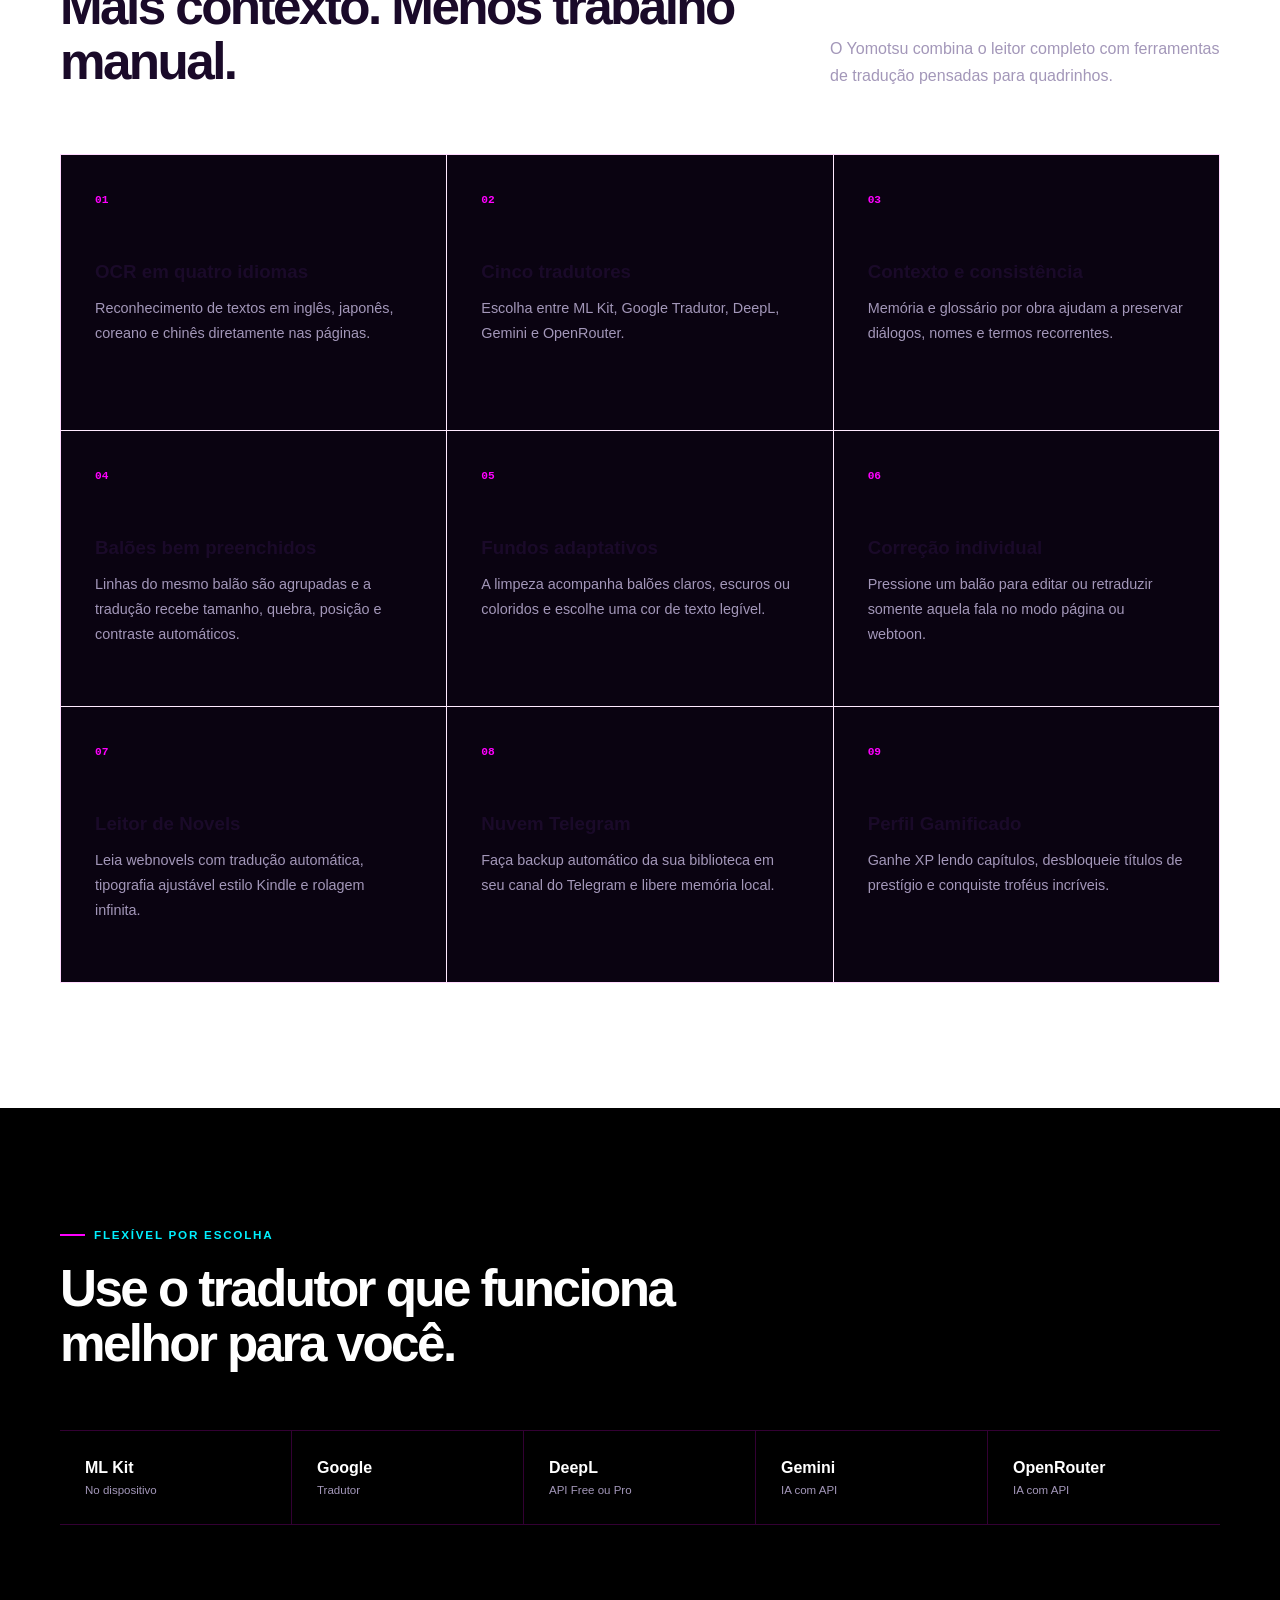
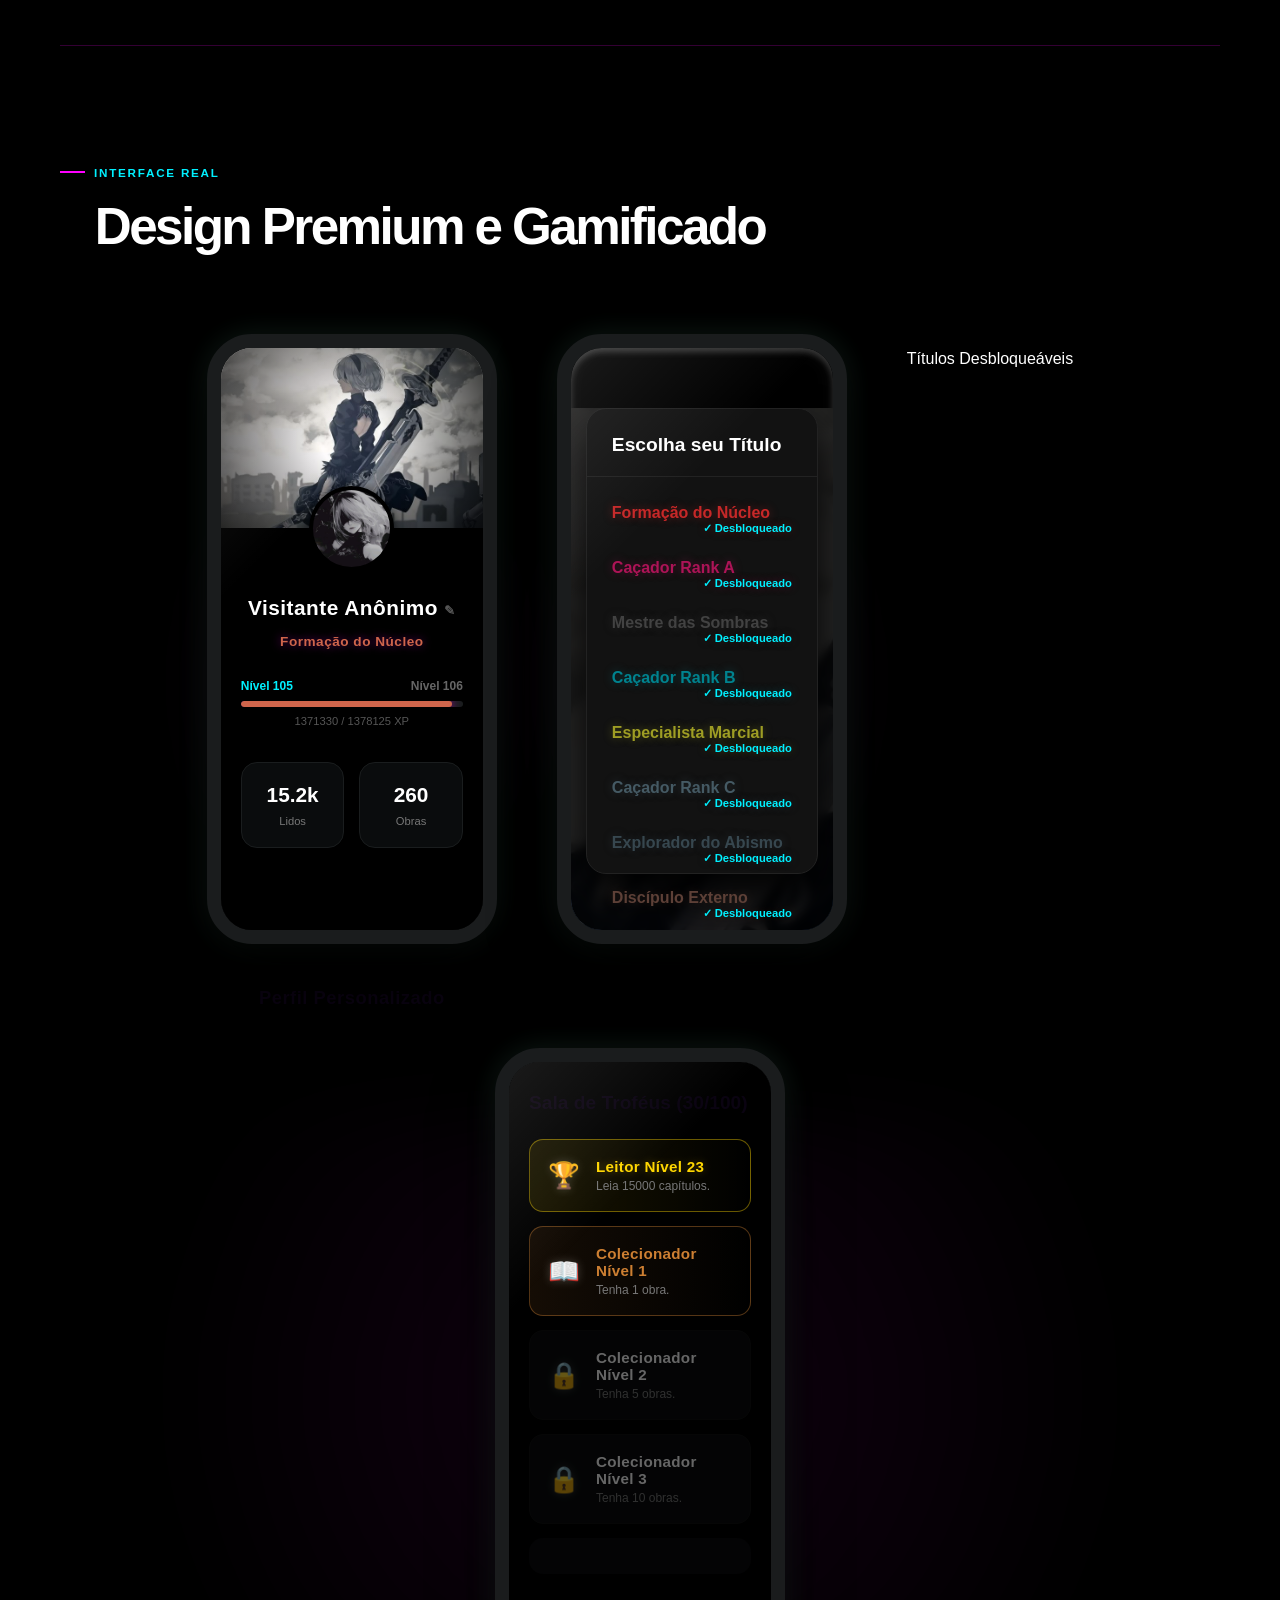
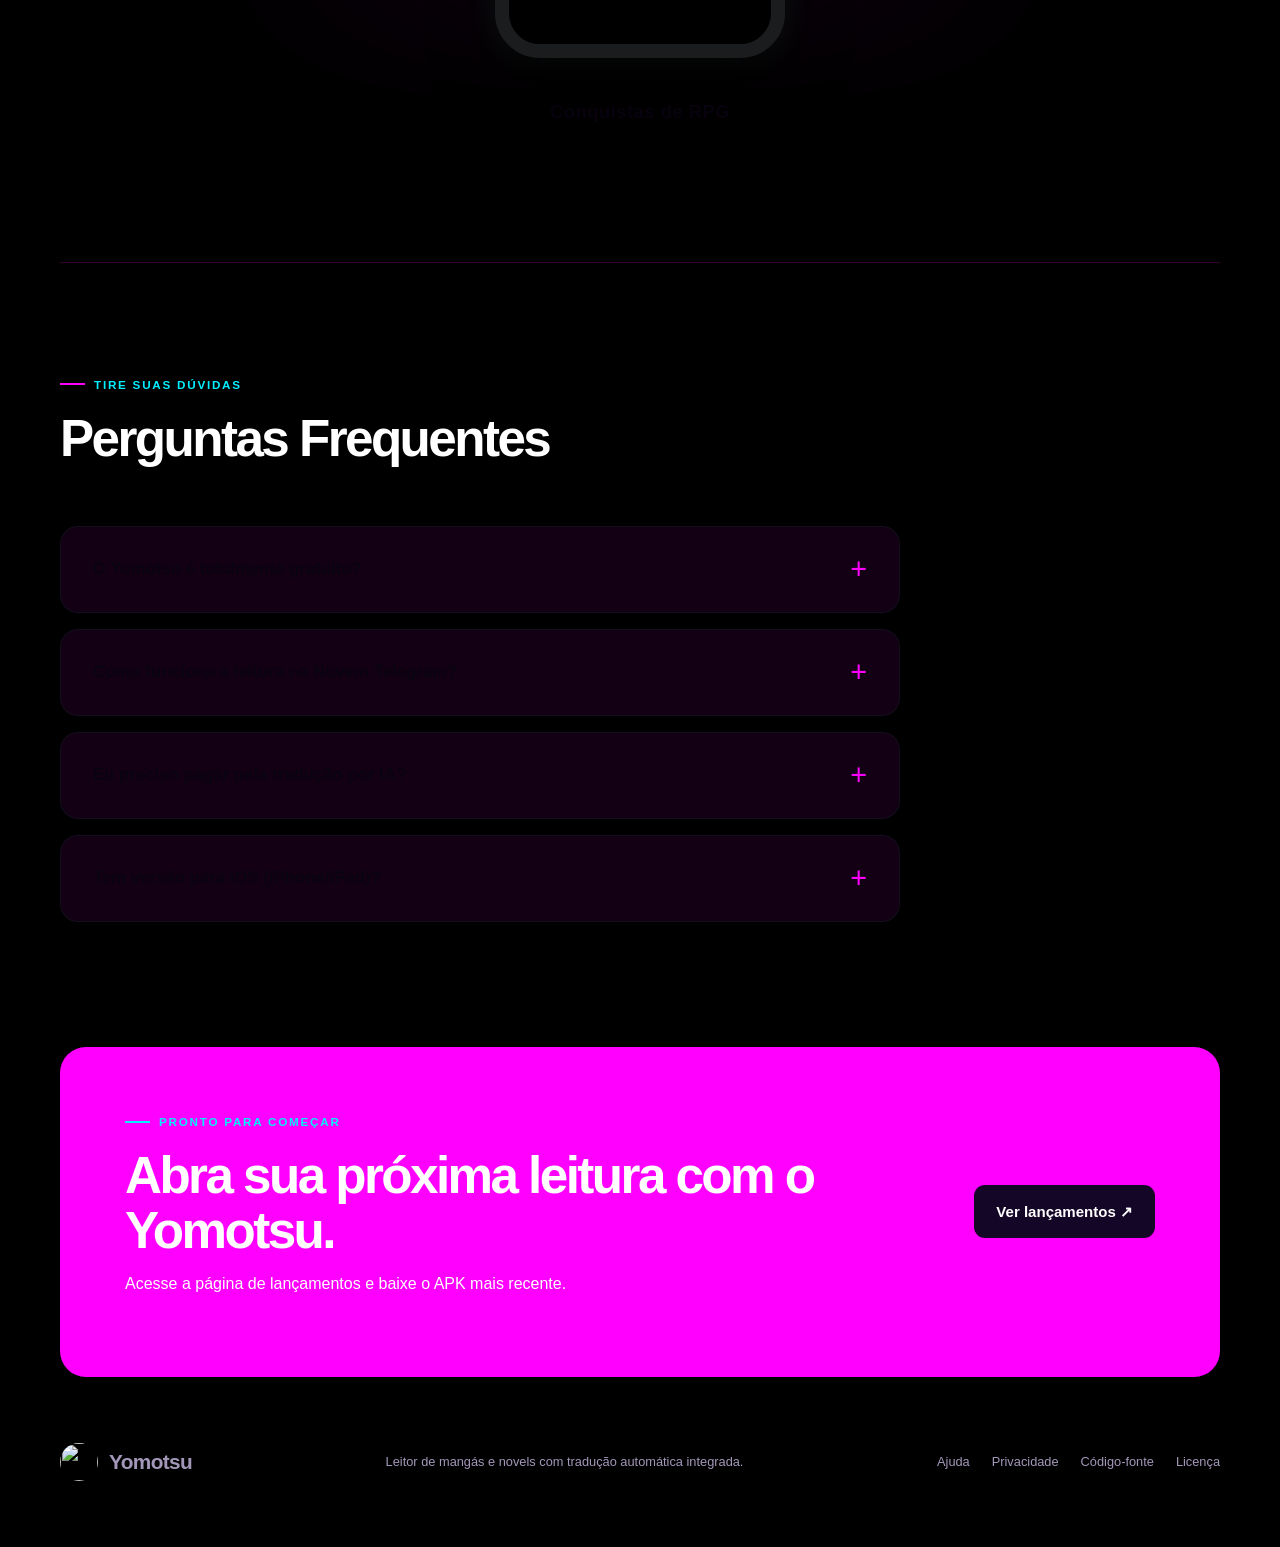
==== commit 1c0cd728: "style: apply Neon Vaporwave Minimal theme" ====
--- a/index.html
+++ b/index.html
@@ -36,16 +36,16 @@
   }
   </script>
   <style>
-    :root{--deep:#0a2022;--soft:#153b3d;--coral:#cf654b;--bright:#e37859;--sand:#e2b78d;--paper:#f4ecdf;--muted:#adc0bd;--line:rgba(226,183,141,.19);--ink:#102f31}
+    :root{--deep: #000000;--soft: #0f0518;--coral: #ff00ff;--bright: #b022e5;--sand: #00f0ff;--paper: #ffffff;--muted: #a397b9;--line: rgba(255, 0, 255, 0.2);--ink: #1a0a29}
     *{box-sizing:border-box}html{scroll-behavior:smooth}body{margin:0;background:var(--deep);color:var(--paper);font-family:Arial,Helvetica,sans-serif;-webkit-font-smoothing:antialiased}a{color:inherit;text-decoration:none}.shell{width:min(1160px,calc(100% - 40px));margin-inline:auto}
-    .topbar{height:86px;display:flex;align-items:center;justify-content:space-between;border-bottom:1px solid var(--line)}.brand{display:inline-flex;align-items:center;gap:11px;font-weight:800;letter-spacing:-.03em;font-size:1.3rem}.brand img{border-radius:50%}nav{display:flex;align-items:center;gap:30px;color:#c8d5d2;font-size:.91rem}nav a:hover{color:#fff}.nav-download{border:1px solid rgba(226,183,141,.48);border-radius:999px;padding:11px 18px}
-    .hero{min-height:700px;padding-block:78px 100px;display:grid;grid-template-columns:1.02fr .98fr;gap:70px;align-items:center}.eyebrow{margin:0 0 20px;color:var(--sand);text-transform:uppercase;letter-spacing:.15em;font-size:.73rem;font-weight:800;display:flex;align-items:center;gap:9px}.eyebrow i{display:inline-block;width:25px;height:2px;background:var(--coral)}h1{margin:0;max-width:650px;font-size:clamp(3.15rem,6vw,5.8rem);line-height:.96;letter-spacing:-.066em}.hero-text{max-width:610px;margin:27px 0 0;color:#bfd0cd;font-size:1.18rem;line-height:1.72}.actions{display:flex;flex-wrap:wrap;gap:12px;margin-top:34px}.button{min-height:53px;padding:0 22px;border-radius:11px;display:inline-flex;align-items:center;justify-content:center;gap:14px;font-weight:800;font-size:.94rem;transition:transform .16s,background .16s}.button:hover{transform:translateY(-2px)}.primary{background:var(--coral);color:#fff8f2;box-shadow:0 18px 42px rgba(207,101,75,.22)}.primary:hover{background:var(--bright)}.secondary{border:1px solid rgba(226,183,141,.28);color:#d9e2df}
-    .facts{list-style:none;padding:0;margin:43px 0 0;display:flex}.facts li{min-width:116px;display:flex;flex-direction:column;padding-right:24px;margin-right:24px;border-right:1px solid var(--line)}.facts li:last-child{border:0;margin:0;padding:0}.facts strong{font-size:.98rem}.facts span{margin-top:4px;color:#7f9a97;font-size:.73rem}
-    .visual{min-height:520px;position:relative;display:grid;place-items:center}.orb{position:absolute;width:410px;height:410px;border-radius:50%;background:rgba(207,101,75,.15);border:1px solid rgba(226,183,141,.16)}.reader{width:min(390px,87%);min-height:486px;z-index:2;background:#102b2d;border:1px solid rgba(226,183,141,.28);border-radius:28px;padding:14px;box-shadow:0 38px 80px rgba(0,0,0,.33);transform:rotate(2.4deg)}.reader-top,.reader-bottom{display:flex;align-items:center;justify-content:space-between;padding:10px 8px 15px;color:#91aaa7;font-size:.69rem;font-family:monospace}.status{color:#c9d9d5}.status:before{content:"";display:inline-block;width:7px;height:7px;border-radius:50%;background:#66ba91;margin-right:7px;box-shadow:0 0 0 4px rgba(102,186,145,.12)}.page{height:384px;overflow:hidden;position:relative;border-radius:19px;background:linear-gradient(155deg,#e2c4a7 0%,#bd806d 54%,#4b4843 54%,#26383a 100%)}.panel{position:absolute;border:3px solid #13292a;opacity:.55;transform:skew(-8deg)}.p1{width:190px;height:245px;left:-26px;top:34px}.p2{width:205px;height:300px;right:-42px;top:-21px}.speech{position:absolute;background:#fff8ee;color:#193638;border-radius:18px;padding:14px 17px 12px;font-size:.88rem;font-weight:800;box-shadow:0 12px 30px rgba(10,32,34,.18)}.speech small{display:block;color:#a36754;font-size:.53rem;margin-top:5px;text-transform:uppercase;letter-spacing:.08em}.s1{top:48px;left:33px}.s2{right:24px;bottom:58px}.sound{position:absolute;left:45px;bottom:82px;color:rgba(33,48,46,.54);font-size:2.2rem;font-weight:900;transform:rotate(-13deg)}.reader-bottom{padding:15px 8px 4px}.bar{width:42%;height:3px;background:var(--coral)}.reader-bottom strong{color:var(--sand)}.hero-logo{position:absolute;z-index:3;right:-1px;bottom:16px;border-radius:50%;box-shadow:0 18px 50px rgba(0,0,0,.34)}
-    .how{padding-block:110px 118px;border-top:1px solid var(--line)}h2{margin:0;font-size:clamp(2.2rem,4vw,3.8rem);line-height:1.08;letter-spacing:-.05em;max-width:740px}.steps{display:grid;grid-template-columns:repeat(3,1fr);margin-top:60px;border-block:1px solid var(--line)}.step{min-height:210px;padding:35px 33px 35px 0;display:flex;gap:25px;border-right:1px solid var(--line)}.step+.step{padding-left:33px}.step:last-child{border:0}.num{color:var(--coral);font-family:monospace;font-size:.76rem;padding-top:5px}.step h3{margin:0 0 12px;font-size:1.1rem}.step p{margin:0;color:#91aaa7;line-height:1.65;font-size:.91rem}
-    .features{background:var(--paper);color:var(--ink);padding-block:115px 125px}.features .eyebrow{color:#a54f3d}.wide{display:flex;align-items:end;justify-content:space-between;gap:50px}.wide>p{max-width:390px;margin:0;color:#526e6d;line-height:1.7}.grid{display:grid;grid-template-columns:repeat(3,1fr);gap:1px;background:rgba(16,47,49,.15);border:1px solid rgba(16,47,49,.15);margin-top:65px}.card{min-height:275px;padding:34px;background:#f6eee3}.card>span{font:700 .7rem monospace;color:var(--coral)}.card h3{margin:54px 0 13px;font-size:1.17rem}.card p{margin:0;color:#587170;font-size:.9rem;line-height:1.72}
-    .engines{padding-block:120px}.engine-list{display:grid;grid-template-columns:repeat(5,1fr);margin-top:58px;border-block:1px solid var(--line)}.engine-list>span{padding:28px 25px;border-right:1px solid var(--line);font-weight:800}.engine-list>span:last-child{border:0}.engine-list small{display:block;margin-top:7px;color:#799592;font-weight:400;font-size:.72rem}
-    .cta{background:var(--coral);color:#fff;min-height:330px;padding:58px 65px;display:flex;justify-content:space-between;align-items:center;gap:50px;border-radius:26px}.cta .eyebrow{color:#ffe1cb}.cta .eyebrow i{background:#ffe1cb}.cta p:not(.eyebrow){color:#ffe2d7}.light{background:#fff6eb;color:#6c3027;flex:0 0 auto}.footer{min-height:170px;display:grid;grid-template-columns:auto 1fr auto;align-items:center;gap:40px;color:#78928f;font-size:.8rem}.footer p{text-align:center}.footer>div{display:flex;gap:22px}
+    .topbar{height:86px;display:flex;align-items:center;justify-content:space-between;border-bottom:1px solid var(--line)}.brand{display:inline-flex;align-items:center;gap:11px;font-weight:800;letter-spacing:-.03em;font-size:1.3rem}.brand img{border-radius:50%}nav{display:flex;align-items:center;gap:30px;color:#a397b9;font-size:.91rem}nav a:hover{color:#fff}.nav-download{border:1px solid rgba(0,240,255,.48);border-radius:999px;padding:11px 18px}
+    .hero{min-height:700px;padding-block:78px 100px;display:grid;grid-template-columns:1.02fr .98fr;gap:70px;align-items:center}.eyebrow{margin:0 0 20px;color:var(--sand);text-transform:uppercase;letter-spacing:.15em;font-size:.73rem;font-weight:800;display:flex;align-items:center;gap:9px}.eyebrow i{display:inline-block;width:25px;height:2px;background:var(--coral)}h1{margin:0;max-width:650px;font-size:clamp(3.15rem,6vw,5.8rem);line-height:.96;letter-spacing:-.066em}.hero-text{max-width:610px;margin:27px 0 0;color:#a397b9;font-size:1.18rem;line-height:1.72}.actions{display:flex;flex-wrap:wrap;gap:12px;margin-top:34px}.button{min-height:53px;padding:0 22px;border-radius:11px;display:inline-flex;align-items:center;justify-content:center;gap:14px;font-weight:800;font-size:.94rem;transition:transform .16s,background .16s}.button:hover{transform:translateY(-2px)}.primary{background:var(--coral);color:#fff8f2;box-shadow:0 18px 42px rgba(255,0,255,.22)}.primary:hover{background:var(--bright)}.secondary{border:1px solid rgba(0,240,255,.28);color:#d9e2df}
+    .facts{list-style:none;padding:0;margin:43px 0 0;display:flex}.facts li{min-width:116px;display:flex;flex-direction:column;padding-right:24px;margin-right:24px;border-right:1px solid var(--line)}.facts li:last-child{border:0;margin:0;padding:0}.facts strong{font-size:.98rem}.facts span{margin-top:4px;color:#a397b9;font-size:.73rem}
+    .visual{min-height:520px;position:relative;display:grid;place-items:center}.orb{position:absolute;width:410px;height:410px;border-radius:50%;background:rgba(255,0,255,.15);border:1px solid rgba(0,240,255,.16)}.reader{width:min(390px,87%);min-height:486px;z-index:2;background:#0f0518;border:1px solid rgba(0,240,255,.28);border-radius:28px;padding:14px;box-shadow:0 38px 80px rgba(0,0,0,.33);transform:rotate(2.4deg)}.reader-top,.reader-bottom{display:flex;align-items:center;justify-content:space-between;padding:10px 8px 15px;color:#a397b9;font-size:.69rem;font-family:monospace}.status{color:#c9d9d5}.status:before{content:"";display:inline-block;width:7px;height:7px;border-radius:50%;background:#00f0ff;margin-right:7px;box-shadow:0 0 0 4px rgba(0,240,255,0.2)}.page{height:384px;overflow:hidden;position:relative;border-radius:19px;background:linear-gradient(155deg,#ff00ff 0%,#b022e5 54%,#0f0518 54%,#000000 100%)}.panel{position:absolute;border:3px solid #0f0518;opacity:.55;transform:skew(-8deg)}.p1{width:190px;height:245px;left:-26px;top:34px}.p2{width:205px;height:300px;right:-42px;top:-21px}.speech{position:absolute;background:#1a0a29;color:#ffffff;border-radius:18px;padding:14px 17px 12px;font-size:.88rem;font-weight:800;box-shadow:0 12px 30px rgba(10,32,34,.18)}.speech small{display:block;color:#ff00ff;font-size:.53rem;margin-top:5px;text-transform:uppercase;letter-spacing:.08em}.s1{top:48px;left:33px}.s2{right:24px;bottom:58px}.sound{position:absolute;left:45px;bottom:82px;color:rgba(33,48,46,.54);font-size:2.2rem;font-weight:900;transform:rotate(-13deg)}.reader-bottom{padding:15px 8px 4px}.bar{width:42%;height:3px;background:var(--coral)}.reader-bottom strong{color:var(--sand)}.hero-logo{position:absolute;z-index:3;right:-1px;bottom:16px;border-radius:50%;box-shadow:0 18px 50px rgba(0,0,0,.34)}
+    .how{padding-block:110px 118px;border-top:1px solid var(--line)}h2{margin:0;font-size:clamp(2.2rem,4vw,3.8rem);line-height:1.08;letter-spacing:-.05em;max-width:740px}.steps{display:grid;grid-template-columns:repeat(3,1fr);margin-top:60px;border-block:1px solid var(--line)}.step{min-height:210px;padding:35px 33px 35px 0;display:flex;gap:25px;border-right:1px solid var(--line)}.step+.step{padding-left:33px}.step:last-child{border:0}.num{color:var(--coral);font-family:monospace;font-size:.76rem;padding-top:5px}.step h3{margin:0 0 12px;font-size:1.1rem}.step p{margin:0;color:#a397b9;line-height:1.65;font-size:.91rem}
+    .features{background:var(--paper);color:var(--ink);padding-block:115px 125px}.features .eyebrow{color:#00f0ff}.wide{display:flex;align-items:end;justify-content:space-between;gap:50px}.wide>p{max-width:390px;margin:0;color:#a397b9;line-height:1.7}.grid{display:grid;grid-template-columns:repeat(3,1fr);gap:1px;background:rgba(255,0,255,0.08);border:1px solid rgba(255,0,255,0.08);margin-top:65px}.card{min-height:275px;padding:34px;background:#0a0311}.card>span{font:700 .7rem monospace;color:var(--coral)}.card h3{margin:54px 0 13px;font-size:1.17rem}.card p{margin:0;color:#a397b9;font-size:.9rem;line-height:1.72}
+    .engines{padding-block:120px}.engine-list{display:grid;grid-template-columns:repeat(5,1fr);margin-top:58px;border-block:1px solid var(--line)}.engine-list>span{padding:28px 25px;border-right:1px solid var(--line);font-weight:800}.engine-list>span:last-child{border:0}.engine-list small{display:block;margin-top:7px;color:#a397b9;font-weight:400;font-size:.72rem}
+    .cta{background:var(--coral);color:#fff;min-height:330px;padding:58px 65px;display:flex;justify-content:space-between;align-items:center;gap:50px;border-radius:26px}.cta .eyebrow{color:#00f0ff}.cta .eyebrow i{background:#00f0ff}.cta p:not(.eyebrow){color:#ffffff}.light{background:#140626;color:#ffffff;flex:0 0 auto}.footer{min-height:170px;display:grid;grid-template-columns:auto 1fr auto;align-items:center;gap:40px;color:#a397b9;font-size:.8rem}.footer p{text-align:center}.footer>div{display:flex;gap:22px}
     @media(max-width:900px){nav>a:not(.nav-download){display:none}.hero{grid-template-columns:1fr}.wide{display:block}.wide>p{margin-top:25px}.grid{grid-template-columns:repeat(2,1fr)}.engine-list{grid-template-columns:repeat(2,1fr)}.cta{align-items:flex-start;flex-direction:column}}
     @media(max-width:650px){.shell{width:min(100% - 28px,1160px)}.topbar{height:74px}.brand{font-size:1.08rem}.brand img{width:38px;height:38px}.nav-download{padding:10px 14px;font-size:.78rem}.hero{min-height:auto;padding-block:62px 75px}.hero h1{font-size:clamp(3rem,14vw,4.4rem)}.hero-text{font-size:1rem}.actions{flex-direction:column}.button{width:100%}.facts{display:grid;grid-template-columns:repeat(3,1fr)}.facts li{min-width:0;margin-right:12px;padding-right:12px}.facts strong{font-size:.81rem}.facts span{font-size:.61rem}.visual{min-height:500px}.reader{width:92%;min-height:455px}.page{height:354px}.hero-logo{width:96px;height:96px;right:0}.how,.engines{padding-block:84px}.steps{grid-template-columns:1fr}.step,.step+.step{min-height:150px;padding:26px 10px 26px 0;border-right:0;border-bottom:1px solid var(--line)}.features{padding-block:85px}.grid{grid-template-columns:1fr;margin-top:45px}.card{min-height:230px}.card h3{margin-top:40px}.cta{width:min(100% - 28px,1160px);min-height:400px;padding:43px 27px}.footer{grid-template-columns:1fr;justify-items:center;gap:14px;padding-block:45px}.footer p{margin:0}}
     @media(prefers-reduced-motion:reduce){html{scroll-behavior:auto}*{transition:none!important}}
@@ -74,9 +74,9 @@
     .reader:hover { transform: rotate(0deg) scale(1.02) translateY(-10px); }
 
     @keyframes pulseGlow {
-      0% { transform: scale(1); box-shadow: 0 0 20px rgba(207,101,75,0.2), inset 0 0 40px rgba(207,101,75,0.1); }
-      50% { transform: scale(1.08); box-shadow: 0 0 80px rgba(207,101,75,0.7), inset 0 0 100px rgba(207,101,75,0.4); background: rgba(207,101,75,0.3); }
-      100% { transform: scale(1); box-shadow: 0 0 20px rgba(207,101,75,0.2), inset 0 0 40px rgba(207,101,75,0.1); }
+      0% { transform: scale(1); box-shadow: 0 0 20px rgba(255,0,255,0.2), inset 0 0 40px rgba(255,0,255,0.1); }
+      50% { transform: scale(1.08); box-shadow: 0 0 80px rgba(255,0,255,0.7), inset 0 0 100px rgba(255,0,255,0.4); background: rgba(255,0,255,0.3); }
+      100% { transform: scale(1); box-shadow: 0 0 20px rgba(255,0,255,0.2), inset 0 0 40px rgba(255,0,255,0.1); }
     }
     .orb { animation: pulseGlow 5s infinite alternate ease-in-out; }
 
@@ -88,27 +88,27 @@
     .hero-logo { animation: floatLogo 6s infinite ease-in-out; }
 
     @keyframes neonBorder {
-      0% { border-color: rgba(226,183,141,0.28); box-shadow: 0 38px 80px rgba(0,0,0,0.33), 0 0 10px rgba(102,186,145,0.1); }
+      0% { border-color: rgba(0,240,255,0.28); box-shadow: 0 38px 80px rgba(0,0,0,0.33), 0 0 10px rgba(102,186,145,0.1); }
       50% { border-color: rgba(102,186,145,0.8); box-shadow: 0 38px 80px rgba(0,0,0,0.5), 0 0 35px rgba(102,186,145,0.6), inset 0 0 20px rgba(102,186,145,0.2); }
-      100% { border-color: rgba(226,183,141,0.28); box-shadow: 0 38px 80px rgba(0,0,0,0.33), 0 0 10px rgba(102,186,145,0.1); }
+      100% { border-color: rgba(0,240,255,0.28); box-shadow: 0 38px 80px rgba(0,0,0,0.33), 0 0 10px rgba(102,186,145,0.1); }
     }
     .reader { animation: neonBorder 4s infinite alternate ease-in-out; }
 
     .faq{padding-block:115px 125px;border-top:1px solid var(--line)}
     .faq-list{margin-top:60px;max-width:840px;display:flex;flex-direction:column;gap:16px}
-    details{background:rgba(16,47,49,.15);border:1px solid rgba(16,47,49,.3);border-radius:18px;overflow:hidden;transition:all .3s ease}
-    details:hover{background:rgba(16,47,49,.4);border-color:rgba(207,101,75,.2)}
-    summary{padding:26px 32px;font-weight:700;font-size:1.05rem;color:#f6eee3;cursor:pointer;list-style:none;display:flex;justify-content:space-between;align-items:center}
+    details{background:rgba(255,0,255,0.08);border:1px solid rgba(16,47,49,.3);border-radius:18px;overflow:hidden;transition:all .3s ease}
+    details:hover{background:rgba(16,47,49,.4);border-color:rgba(255,0,255,.2)}
+    summary{padding:26px 32px;font-weight:700;font-size:1.05rem;color:#0a0311;cursor:pointer;list-style:none;display:flex;justify-content:space-between;align-items:center}
     summary::-webkit-details-marker{display:none}
     summary::after{content:'+';font-size:1.8rem;color:var(--coral);transition:transform .3s;font-weight:300}
-    details[open] summary::after{transform:rotate(45deg);color:#66ba91}
-    details p{padding:0 32px 30px;margin:0;color:#91aaa7;line-height:1.75;font-size:.95rem;animation:fadeInUp .4s ease}
+    details[open] summary::after{transform:rotate(45deg);color:#00f0ff}
+    details p{padding:0 32px 30px;margin:0;color:#a397b9;line-height:1.75;font-size:.95rem;animation:fadeInUp .4s ease}
 
     .showcase{padding-block:120px;text-align:center;border-top:1px solid var(--line)}
     .showcase h2{margin-bottom:60px}
     .carousel-track{display:flex;justify-content:center;gap:60px;flex-wrap:wrap;padding:20px}
     .carousel-item{display:flex;flex-direction:column;align-items:center;gap:25px}
-    .carousel-item p{color:#f6eee3;font-weight:600;font-size:1.15rem;letter-spacing:0.5px}
+    .carousel-item p{color:#0a0311;font-weight:600;font-size:1.15rem;letter-spacing:0.5px}
     .phone-frame{width:290px;height:610px;border-radius:45px;border:14px solid #101213;overflow:hidden;box-shadow:0 30px 60px rgba(0,0,0,.6),0 0 20px rgba(102,186,145,.05);position:relative;background:#000;transition:all .5s cubic-bezier(.25,.8,.25,1)}
     .phone-frame:hover{transform:translateY(-15px) scale(1.02);box-shadow:0 40px 80px rgba(0,0,0,.8),0 0 40px rgba(102,186,145,.3);border-color:#1a1d1e}
     .phone-frame img{width:100%;height:108%;object-fit:cover;object-position:top;height:100%;margin-top:0}
@@ -147,7 +147,7 @@
         top: 50%; left: 50%;
         transform: translate(-50%, -50%);
         width: 110%; height: 80%;
-        background: radial-gradient(circle, rgba(207,101,75,0.15) 0%, rgba(0,0,0,0) 70%);
+        background: radial-gradient(circle, rgba(255,0,255,0.15) 0%, rgba(0,0,0,0) 70%);
         z-index: -1;
         filter: blur(40px);
         transition: opacity 0.5s ease;
@@ -173,16 +173,16 @@
     .css-screen { width: 100%; height: 100%; background: #000; color: #fff; font-family: sans-serif; position: relative; text-align: left; }
     
     /* Profile Screen */
-    .profile-screen .p-banner { height: 180px; background: linear-gradient(45deg, #102f31, #2a5a5c); position: relative; overflow: hidden; }
+    .profile-screen .p-banner { height: 180px; background: linear-gradient(45deg, #0f0518, #2a5a5c); position: relative; overflow: hidden; }
     .profile-screen .p-banner::after { content: ''; position: absolute; top:0; left:0; width:100%; height:100%; background: radial-gradient(circle, transparent 20%, #000 120%); }
     .profile-screen .p-avatar { width: 85px; height: 85px; border-radius: 50%; background: #111 linear-gradient(135deg, #cf654b, #2a5a5c); border: 4px solid #000; margin: -42px auto 0; position: relative; z-index: 2; box-shadow: 0 0 20px rgba(0,0,0,0.8); }
     .profile-screen .p-info { padding: 15px 20px; text-align: center; }
     .profile-screen h3 { margin: 10px 0 5px; font-size: 1.3rem; font-weight: 700; letter-spacing: 0.5px; }
-    .profile-screen .p-title { color: #cf654b; font-size: 0.85rem; font-weight: 700; margin-bottom: 30px; text-shadow: 0 0 10px rgba(207,101,75,0.4); }
+    .profile-screen .p-title { color: #cf654b; font-size: 0.85rem; font-weight: 700; margin-bottom: 30px; text-shadow: 0 0 10px rgba(255,0,255,0.4); }
     .p-level-text { display: flex; justify-content: space-between; font-size: 0.75rem; font-weight: 700; color: #666; margin-bottom: 8px; }
-    .p-level-text span:first-child { color: #66ba91; }
+    .p-level-text span:first-child { color: #00f0ff; }
     .p-bar-track { height: 6px; background: #1a1d1e; border-radius: 10px; overflow: hidden; margin-bottom: 8px; }
-    .p-bar-fill { height: 100%; width: 95%; background: #cf654b; border-radius: 10px; box-shadow: 0 0 10px rgba(207,101,75,0.8); }
+    .p-bar-fill { height: 100%; width: 95%; background: #cf654b; border-radius: 10px; box-shadow: 0 0 10px rgba(255,0,255,0.8); }
     .p-xp { font-size: 0.7rem; color: #555; margin-bottom: 35px; }
     .p-stats { display: flex; gap: 15px; justify-content: center; }
     .p-stat { background: #0a0c0d; padding: 20px 10px; border-radius: 16px; flex: 1; display: flex; flex-direction: column; gap: 8px; border: 1px solid #1a1d1e; }
@@ -191,7 +191,7 @@
 
     /* Achievements Screen */
     .ach-screen { padding: 30px 20px; background: #000; }
-    .a-header { font-weight: 700; font-size: 1.2rem; margin-bottom: 25px; color: #f6eee3; }
+    .a-header { font-weight: 700; font-size: 1.2rem; margin-bottom: 25px; color: #0a0311; }
     .a-list { display: flex; flex-direction: column; gap: 14px; }
     .a-item { border: 1px solid #1a1d1e; border-radius: 14px; padding: 18px; display: flex; align-items: center; gap: 16px; background: #0a0c0d; transition: transform 0.3s ease; }
     .a-item:hover { transform: scale(1.03); }
@@ -312,17 +312,17 @@
                 <div class="t-dialog">
                   <div class="t-header">Escolha seu Título</div>
                   <div class="t-list" style="overflow-y:auto; max-height: 480px;">
-                    <div class="t-item" style="color: #C62828; text-shadow: 0 0 10px #C6282866">Formação do Núcleo <small style="float:right;color:#66ba91;font-size:0.7rem">✓ Desbloqueado</small></div>
-                    <div class="t-item" style="color: #AD1457; text-shadow: 0 0 10px #AD145766">Caçador Rank A <small style="float:right;color:#66ba91;font-size:0.7rem">✓ Desbloqueado</small></div>
-                    <div class="t-item" style="color: #424242; text-shadow: 0 0 10px #42424266">Mestre das Sombras <small style="float:right;color:#66ba91;font-size:0.7rem">✓ Desbloqueado</small></div>
-                    <div class="t-item" style="color: #00838F; text-shadow: 0 0 10px #00838F66">Caçador Rank B <small style="float:right;color:#66ba91;font-size:0.7rem">✓ Desbloqueado</small></div>
-                    <div class="t-item" style="color: #9E9D24; text-shadow: 0 0 10px #9E9D2466">Especialista Marcial <small style="float:right;color:#66ba91;font-size:0.7rem">✓ Desbloqueado</small></div>
-                    <div class="t-item" style="color: #455A64; text-shadow: 0 0 10px #455A6466">Caçador Rank C <small style="float:right;color:#66ba91;font-size:0.7rem">✓ Desbloqueado</small></div>
-                    <div class="t-item" style="color: #37474F; text-shadow: 0 0 10px #37474F66">Explorador do Abismo <small style="float:right;color:#66ba91;font-size:0.7rem">✓ Desbloqueado</small></div>
-                    <div class="t-item" style="color: #5D4037; text-shadow: 0 0 10px #5D403766">Discípulo Externo <small style="float:right;color:#66ba91;font-size:0.7rem">✓ Desbloqueado</small></div>
-                    <div class="t-item" style="color: #78909C; text-shadow: 0 0 10px #78909C66">Caçador Novato <small style="float:right;color:#66ba91;font-size:0.7rem">✓ Desbloqueado</small></div>
-                    <div class="t-item" style="color: #8D6E63; text-shadow: 0 0 10px #8D6E6366">Desperto <small style="float:right;color:#66ba91;font-size:0.7rem">✓ Desbloqueado</small></div>
-                    <div class="t-item" style="color: #9E9E9E; text-shadow: 0 0 10px #9E9E9E66">Mortal Comum <small style="float:right;color:#66ba91;font-size:0.7rem">✓ Desbloqueado</small></div>
+                    <div class="t-item" style="color: #C62828; text-shadow: 0 0 10px #C6282866">Formação do Núcleo <small style="float:right;color:#00f0ff;font-size:0.7rem">✓ Desbloqueado</small></div>
+                    <div class="t-item" style="color: #AD1457; text-shadow: 0 0 10px #AD145766">Caçador Rank A <small style="float:right;color:#00f0ff;font-size:0.7rem">✓ Desbloqueado</small></div>
+                    <div class="t-item" style="color: #424242; text-shadow: 0 0 10px #42424266">Mestre das Sombras <small style="float:right;color:#00f0ff;font-size:0.7rem">✓ Desbloqueado</small></div>
+                    <div class="t-item" style="color: #00838F; text-shadow: 0 0 10px #00838F66">Caçador Rank B <small style="float:right;color:#00f0ff;font-size:0.7rem">✓ Desbloqueado</small></div>
+                    <div class="t-item" style="color: #9E9D24; text-shadow: 0 0 10px #9E9D2466">Especialista Marcial <small style="float:right;color:#00f0ff;font-size:0.7rem">✓ Desbloqueado</small></div>
+                    <div class="t-item" style="color: #455A64; text-shadow: 0 0 10px #455A6466">Caçador Rank C <small style="float:right;color:#00f0ff;font-size:0.7rem">✓ Desbloqueado</small></div>
+                    <div class="t-item" style="color: #37474F; text-shadow: 0 0 10px #37474F66">Explorador do Abismo <small style="float:right;color:#00f0ff;font-size:0.7rem">✓ Desbloqueado</small></div>
+                    <div class="t-item" style="color: #5D4037; text-shadow: 0 0 10px #5D403766">Discípulo Externo <small style="float:right;color:#00f0ff;font-size:0.7rem">✓ Desbloqueado</small></div>
+                    <div class="t-item" style="color: #78909C; text-shadow: 0 0 10px #78909C66">Caçador Novato <small style="float:right;color:#00f0ff;font-size:0.7rem">✓ Desbloqueado</small></div>
+                    <div class="t-item" style="color: #8D6E63; text-shadow: 0 0 10px #8D6E6366">Desperto <small style="float:right;color:#00f0ff;font-size:0.7rem">✓ Desbloqueado</small></div>
+                    <div class="t-item" style="color: #9E9E9E; text-shadow: 0 0 10px #9E9E9E66">Mortal Comum <small style="float:right;color:#00f0ff;font-size:0.7rem">✓ Desbloqueado</small></div>
                     <div class="t-item" style="color: #444;">Senhor de Domínio <small style="float:right;color:#555;font-size:0.7rem">🔒 Nv 110</small></div>
                     <div class="t-item" style="color: #444;">Caçador Rank S <small style="float:right;color:#555;font-size:0.7rem">🔒 Nv 120</small></div>
                     <div class="t-item" style="color: #444;">Caçador Nacional <small style="float:right;color:#555;font-size:0.7rem">🔒 Nv 130</small></div>
@@ -431,7 +431,7 @@
           s1.innerHTML = "Let's keep going.<small>Original text</small>";
           s2.innerHTML = "I'll handle this!<small>Original text</small>";
           status.innerHTML = 'Original (Inglês)';
-          status.style.color = '#91aaa7';
+          status.style.color = '#a397b9';
           status.style.textShadow = 'none';
         }
       });
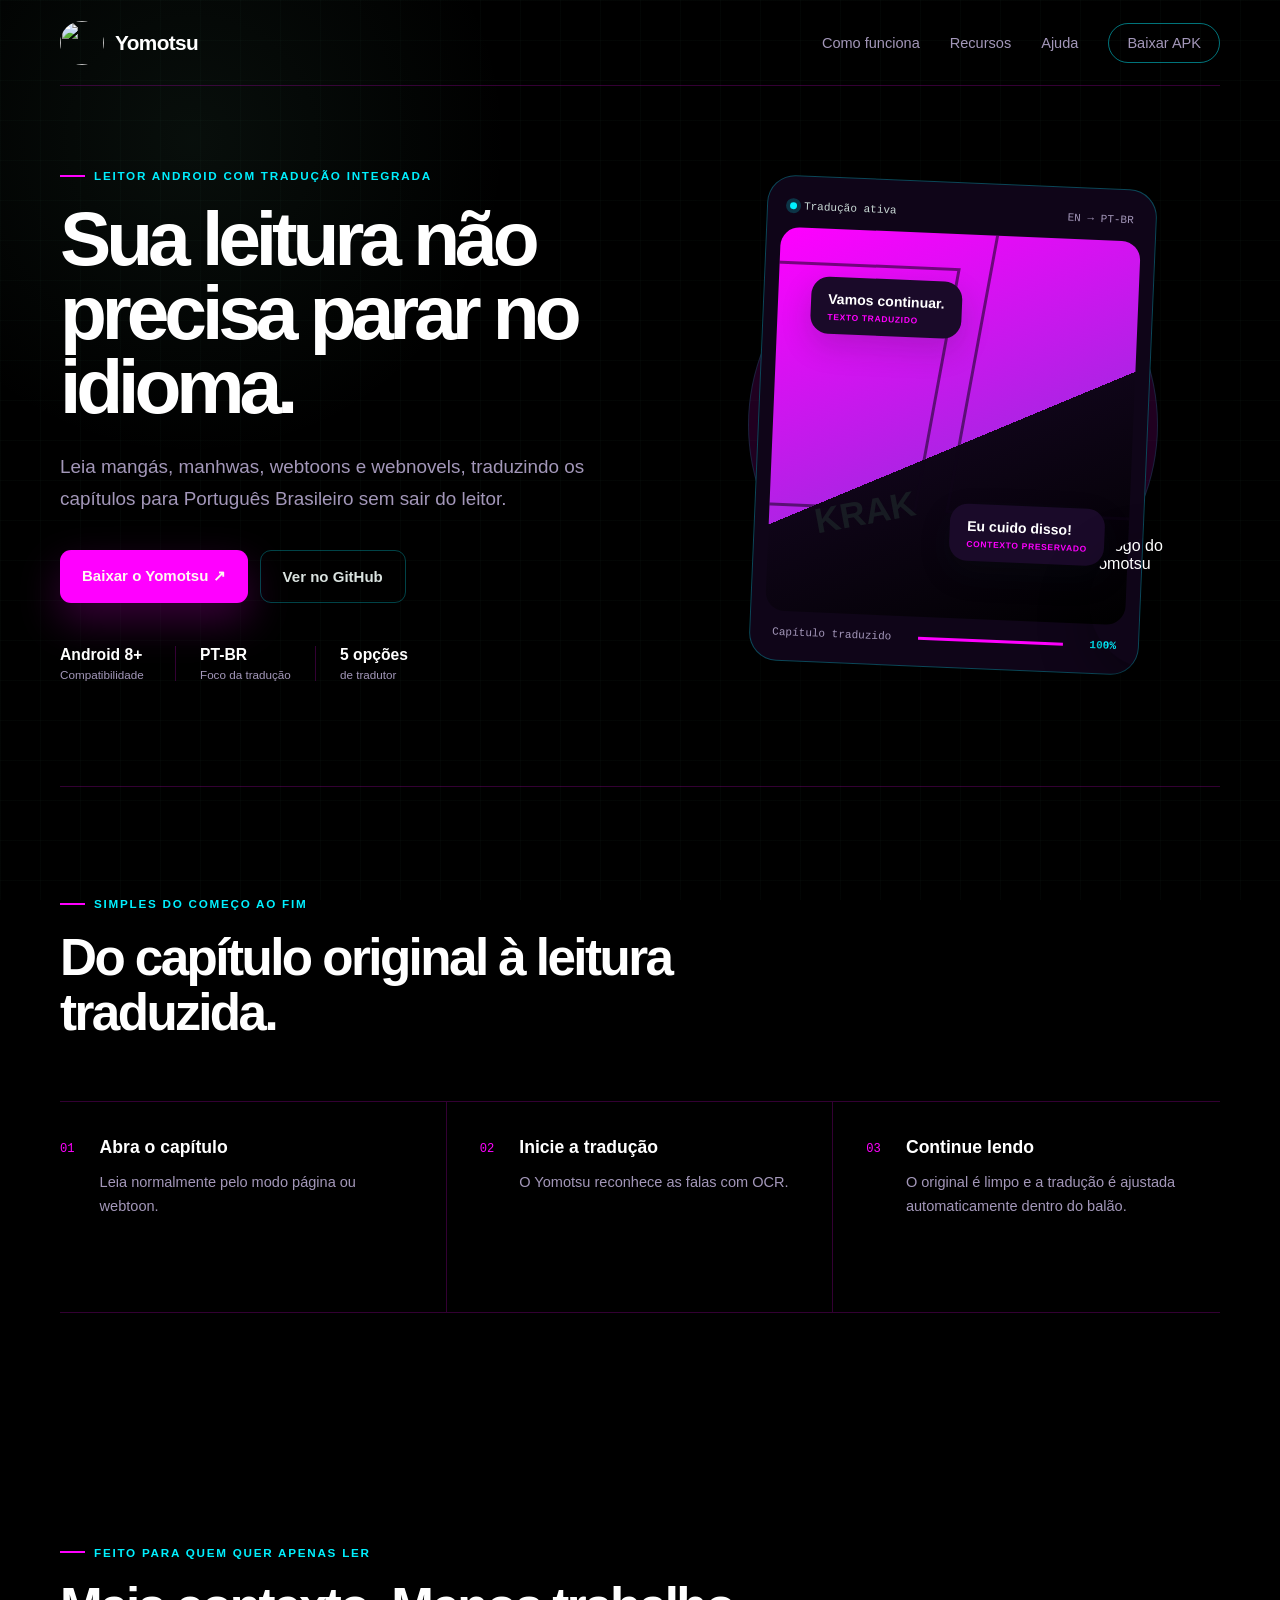
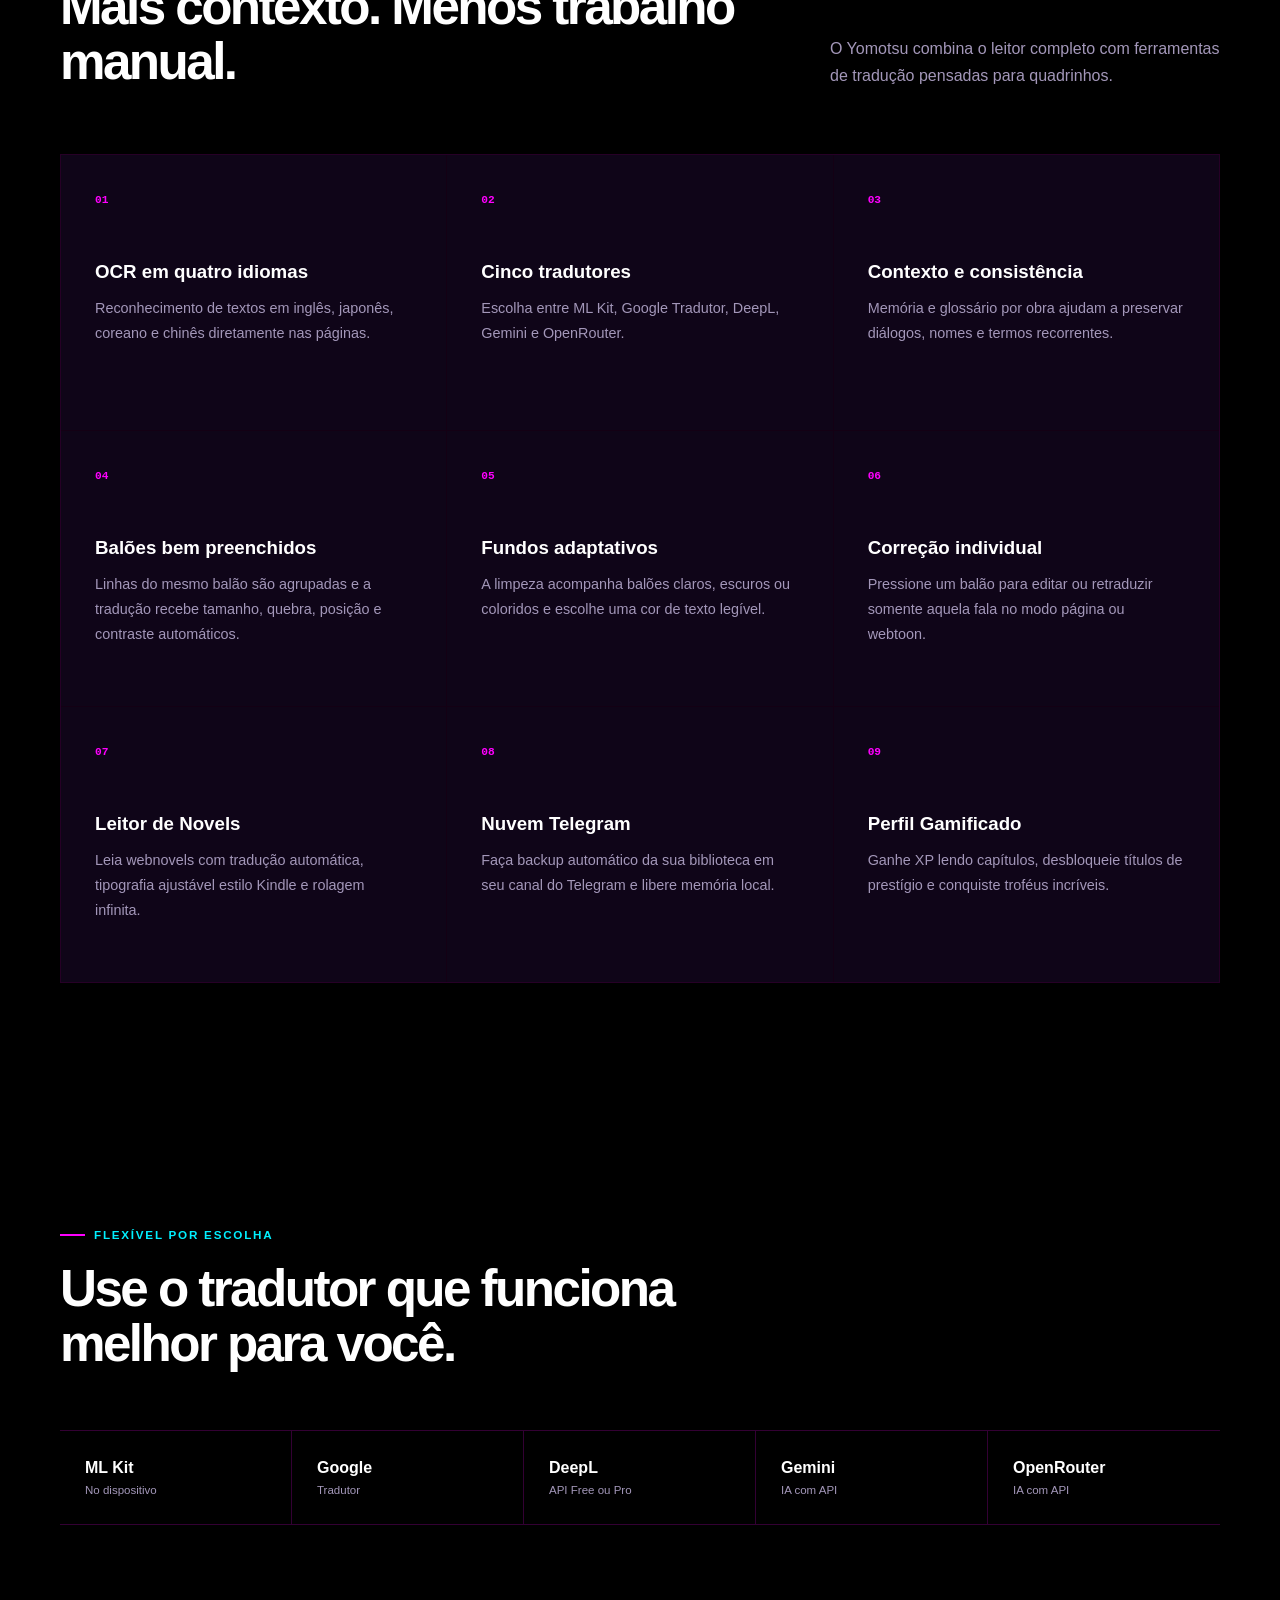
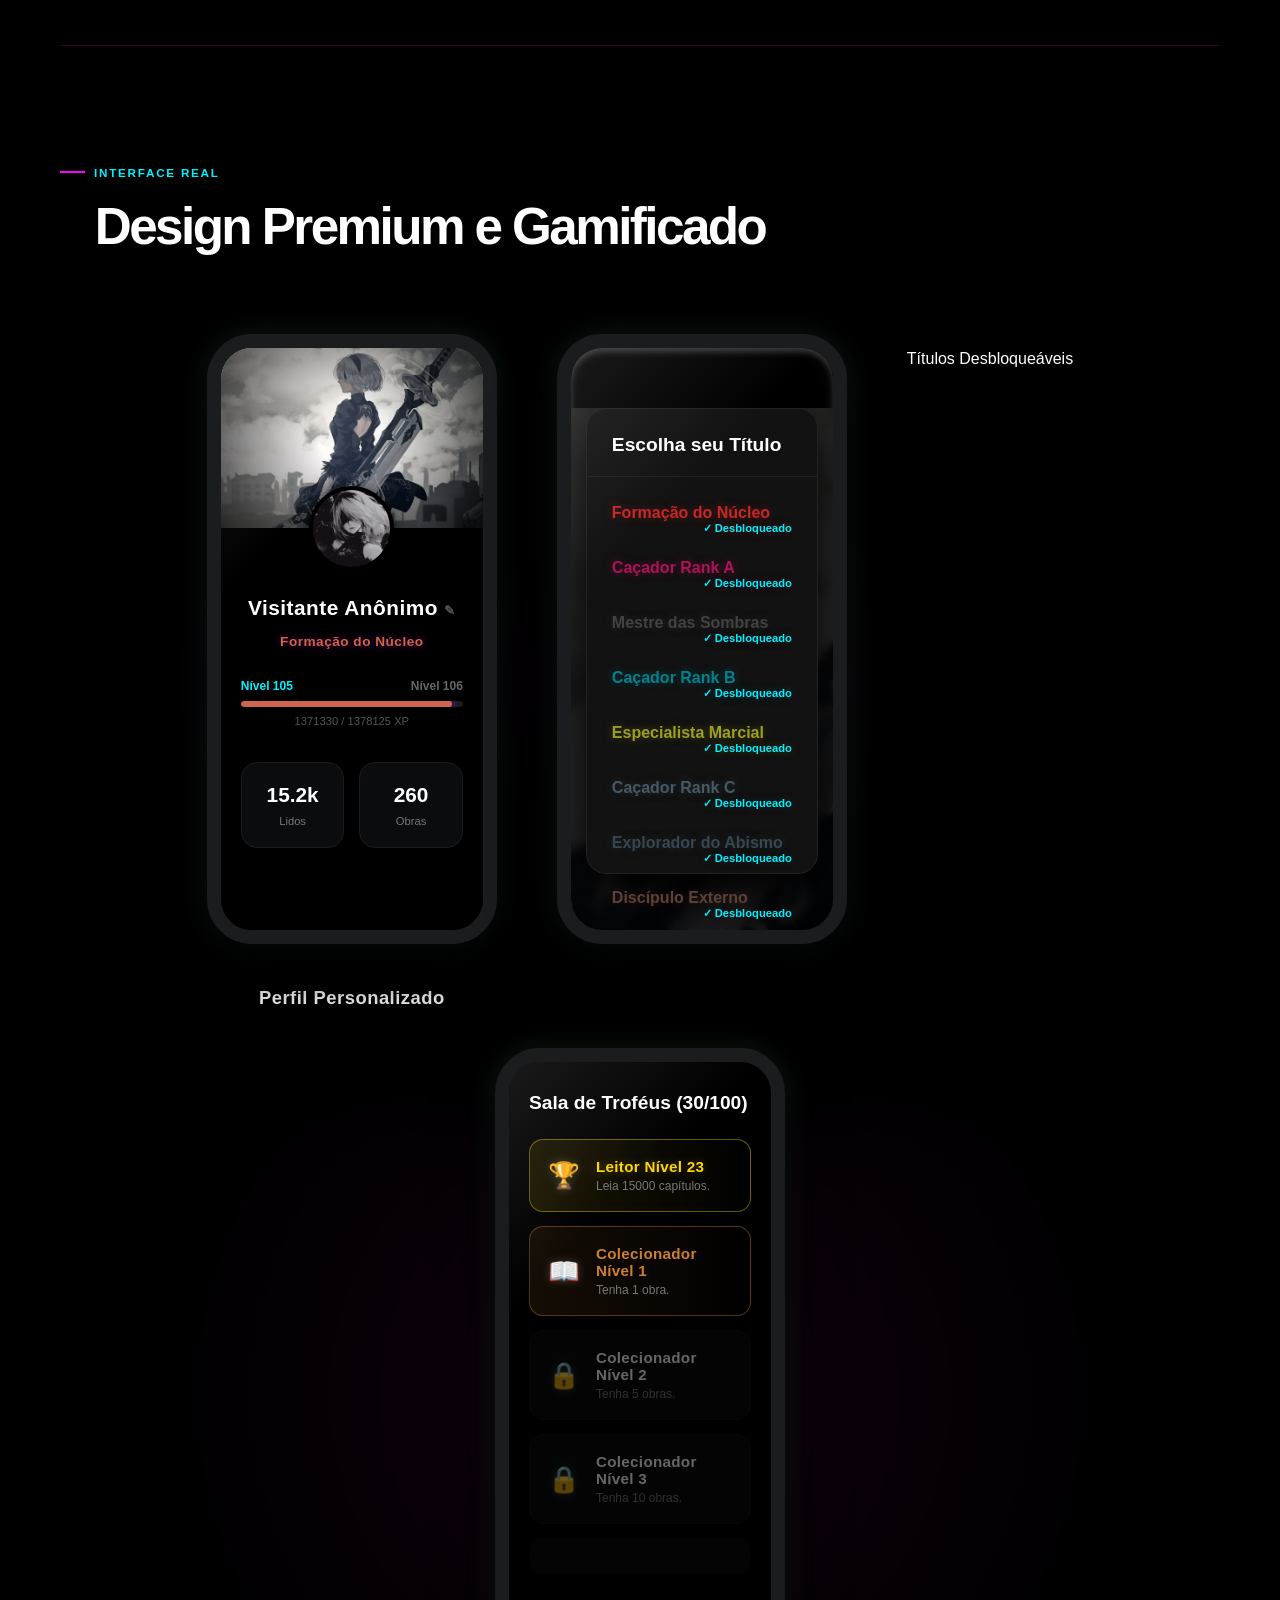
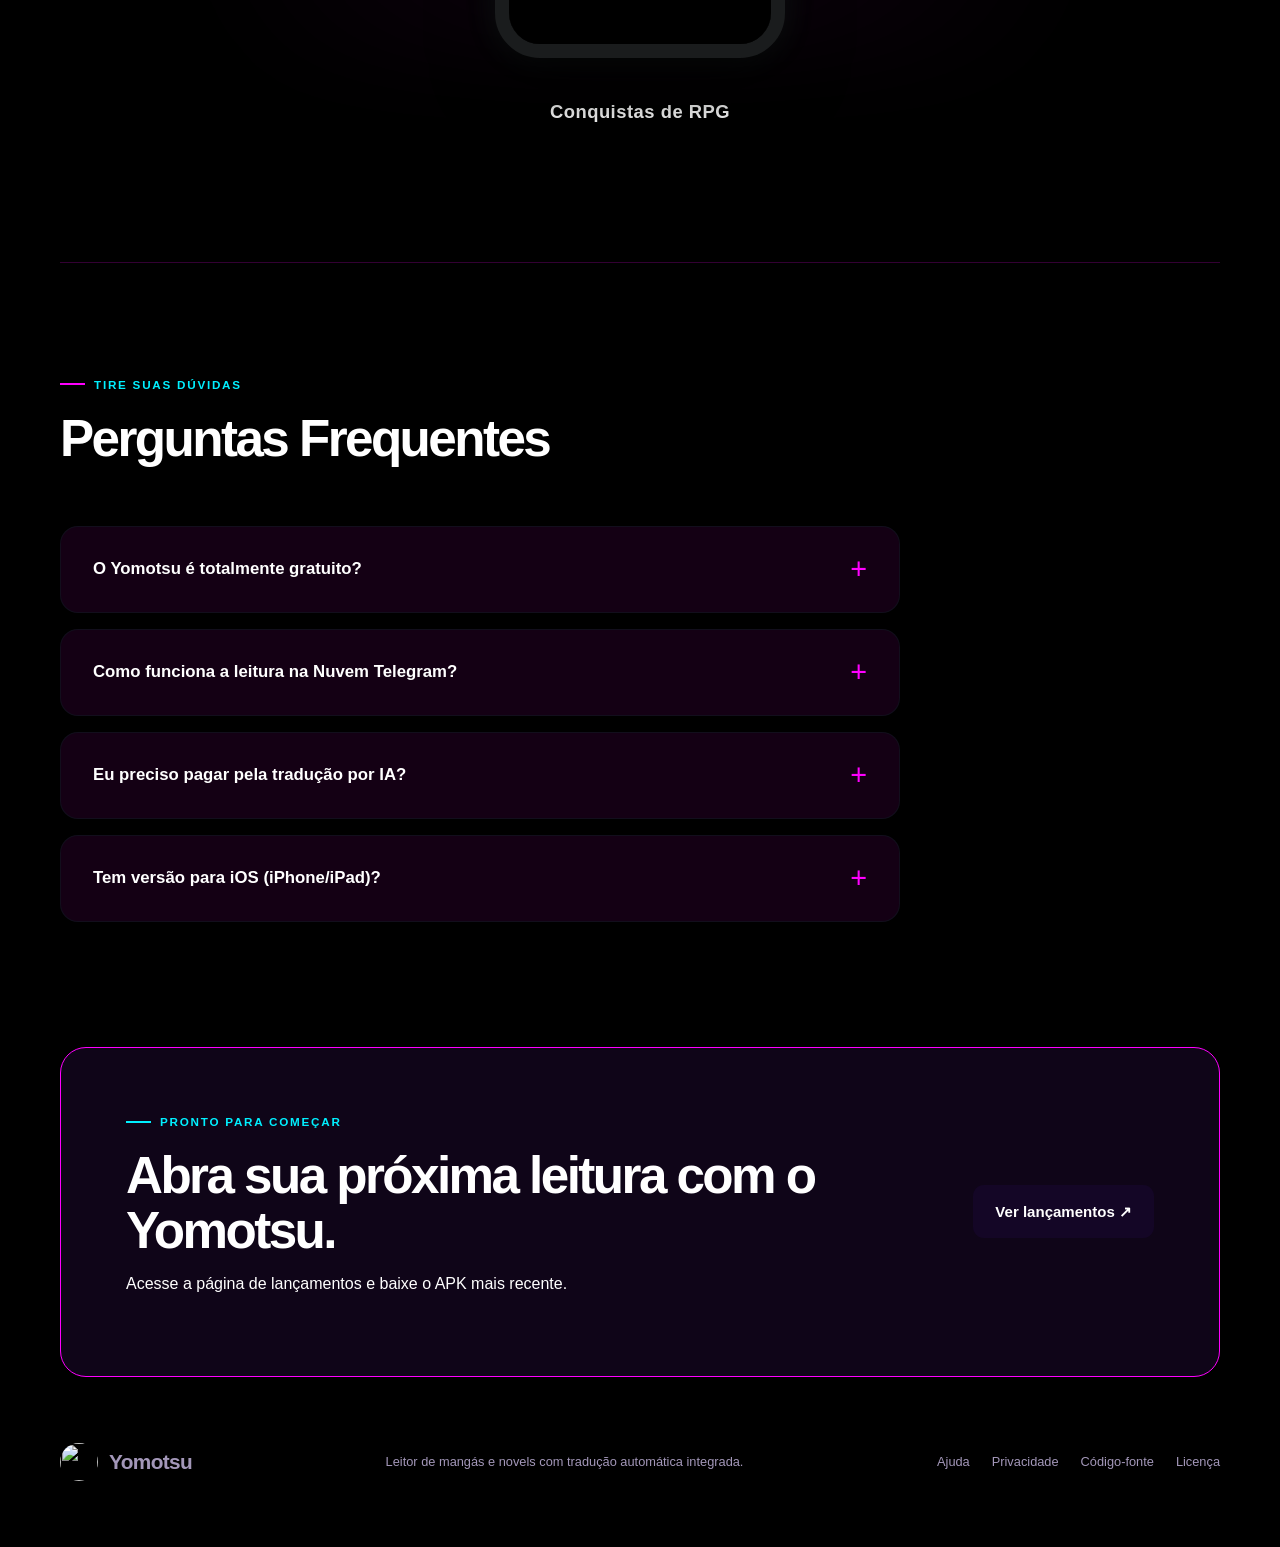
==== commit e97d9374: "style: fix dark mode contrast for FAQ and Features sections" ====
--- a/index.html
+++ b/index.html
@@ -6,7 +6,7 @@
   <title>Yomotsu — Leitor com tradução automática</title>
   <meta name="description" content="Yomotsu é um leitor Android de mangás, manhwas e webtoons com cinco tradutores, contexto e ajuste inteligente dos balões para Português Brasileiro.">
   <meta name="keywords" content="Yomotsu, leitor de mangá, tradutor de mangá, tradução automática, manhwa, webtoon, Android">
-  <meta name="theme-color" content="#0a2022">
+  <meta name="theme-color" content="#000000">
   <meta name="robots" content="index, follow">
   <link rel="canonical" href="https://yomotsu-app.github.io/">
   <link rel="icon" type="image/png" href="https://raw.githubusercontent.com/kiritsuguxs/Yomotsu-Oficial/refs/heads/main/app/src/main/res/drawable-nodpi/ic_yomotsu_logo.png">
@@ -43,9 +43,9 @@
     .facts{list-style:none;padding:0;margin:43px 0 0;display:flex}.facts li{min-width:116px;display:flex;flex-direction:column;padding-right:24px;margin-right:24px;border-right:1px solid var(--line)}.facts li:last-child{border:0;margin:0;padding:0}.facts strong{font-size:.98rem}.facts span{margin-top:4px;color:#a397b9;font-size:.73rem}
     .visual{min-height:520px;position:relative;display:grid;place-items:center}.orb{position:absolute;width:410px;height:410px;border-radius:50%;background:rgba(255,0,255,.15);border:1px solid rgba(0,240,255,.16)}.reader{width:min(390px,87%);min-height:486px;z-index:2;background:#0f0518;border:1px solid rgba(0,240,255,.28);border-radius:28px;padding:14px;box-shadow:0 38px 80px rgba(0,0,0,.33);transform:rotate(2.4deg)}.reader-top,.reader-bottom{display:flex;align-items:center;justify-content:space-between;padding:10px 8px 15px;color:#a397b9;font-size:.69rem;font-family:monospace}.status{color:#c9d9d5}.status:before{content:"";display:inline-block;width:7px;height:7px;border-radius:50%;background:#00f0ff;margin-right:7px;box-shadow:0 0 0 4px rgba(0,240,255,0.2)}.page{height:384px;overflow:hidden;position:relative;border-radius:19px;background:linear-gradient(155deg,#ff00ff 0%,#b022e5 54%,#0f0518 54%,#000000 100%)}.panel{position:absolute;border:3px solid #0f0518;opacity:.55;transform:skew(-8deg)}.p1{width:190px;height:245px;left:-26px;top:34px}.p2{width:205px;height:300px;right:-42px;top:-21px}.speech{position:absolute;background:#1a0a29;color:#ffffff;border-radius:18px;padding:14px 17px 12px;font-size:.88rem;font-weight:800;box-shadow:0 12px 30px rgba(10,32,34,.18)}.speech small{display:block;color:#ff00ff;font-size:.53rem;margin-top:5px;text-transform:uppercase;letter-spacing:.08em}.s1{top:48px;left:33px}.s2{right:24px;bottom:58px}.sound{position:absolute;left:45px;bottom:82px;color:rgba(33,48,46,.54);font-size:2.2rem;font-weight:900;transform:rotate(-13deg)}.reader-bottom{padding:15px 8px 4px}.bar{width:42%;height:3px;background:var(--coral)}.reader-bottom strong{color:var(--sand)}.hero-logo{position:absolute;z-index:3;right:-1px;bottom:16px;border-radius:50%;box-shadow:0 18px 50px rgba(0,0,0,.34)}
     .how{padding-block:110px 118px;border-top:1px solid var(--line)}h2{margin:0;font-size:clamp(2.2rem,4vw,3.8rem);line-height:1.08;letter-spacing:-.05em;max-width:740px}.steps{display:grid;grid-template-columns:repeat(3,1fr);margin-top:60px;border-block:1px solid var(--line)}.step{min-height:210px;padding:35px 33px 35px 0;display:flex;gap:25px;border-right:1px solid var(--line)}.step+.step{padding-left:33px}.step:last-child{border:0}.num{color:var(--coral);font-family:monospace;font-size:.76rem;padding-top:5px}.step h3{margin:0 0 12px;font-size:1.1rem}.step p{margin:0;color:#a397b9;line-height:1.65;font-size:.91rem}
-    .features{background:var(--paper);color:var(--ink);padding-block:115px 125px}.features .eyebrow{color:#00f0ff}.wide{display:flex;align-items:end;justify-content:space-between;gap:50px}.wide>p{max-width:390px;margin:0;color:#a397b9;line-height:1.7}.grid{display:grid;grid-template-columns:repeat(3,1fr);gap:1px;background:rgba(255,0,255,0.08);border:1px solid rgba(255,0,255,0.08);margin-top:65px}.card{min-height:275px;padding:34px;background:#0a0311}.card>span{font:700 .7rem monospace;color:var(--coral)}.card h3{margin:54px 0 13px;font-size:1.17rem}.card p{margin:0;color:#a397b9;font-size:.9rem;line-height:1.72}
+    .features{background:var(--deep);color:var(--paper);padding-block:115px 125px}.features .eyebrow{color:#00f0ff}.wide{display:flex;align-items:end;justify-content:space-between;gap:50px}.wide>p{max-width:390px;margin:0;color:#a397b9;line-height:1.7}.grid{display:grid;grid-template-columns:repeat(3,1fr);gap:1px;background:rgba(255,0,255,0.08);border:1px solid rgba(255,0,255,0.08);margin-top:65px}.card{min-height:275px;padding:34px;background:var(--soft)}.card>span{font:700 .7rem monospace;color:var(--coral)}.card h3{margin:54px 0 13px;font-size:1.17rem}.card p{margin:0;color:#a397b9;font-size:.9rem;line-height:1.72}
     .engines{padding-block:120px}.engine-list{display:grid;grid-template-columns:repeat(5,1fr);margin-top:58px;border-block:1px solid var(--line)}.engine-list>span{padding:28px 25px;border-right:1px solid var(--line);font-weight:800}.engine-list>span:last-child{border:0}.engine-list small{display:block;margin-top:7px;color:#a397b9;font-weight:400;font-size:.72rem}
-    .cta{background:var(--coral);color:#fff;min-height:330px;padding:58px 65px;display:flex;justify-content:space-between;align-items:center;gap:50px;border-radius:26px}.cta .eyebrow{color:#00f0ff}.cta .eyebrow i{background:#00f0ff}.cta p:not(.eyebrow){color:#ffffff}.light{background:#140626;color:#ffffff;flex:0 0 auto}.footer{min-height:170px;display:grid;grid-template-columns:auto 1fr auto;align-items:center;gap:40px;color:#a397b9;font-size:.8rem}.footer p{text-align:center}.footer>div{display:flex;gap:22px}
+    .cta{background:var(--soft);color:#fff; border: 1px solid var(--coral);min-height:330px;padding:58px 65px;display:flex;justify-content:space-between;align-items:center;gap:50px;border-radius:26px}.cta .eyebrow{color:#00f0ff}.cta .eyebrow i{background:#00f0ff}.cta p:not(.eyebrow){color:#ffffff}.light{background:#140626;color:#ffffff;flex:0 0 auto}.footer{min-height:170px;display:grid;grid-template-columns:auto 1fr auto;align-items:center;gap:40px;color:#a397b9;font-size:.8rem}.footer p{text-align:center}.footer>div{display:flex;gap:22px}
     @media(max-width:900px){nav>a:not(.nav-download){display:none}.hero{grid-template-columns:1fr}.wide{display:block}.wide>p{margin-top:25px}.grid{grid-template-columns:repeat(2,1fr)}.engine-list{grid-template-columns:repeat(2,1fr)}.cta{align-items:flex-start;flex-direction:column}}
     @media(max-width:650px){.shell{width:min(100% - 28px,1160px)}.topbar{height:74px}.brand{font-size:1.08rem}.brand img{width:38px;height:38px}.nav-download{padding:10px 14px;font-size:.78rem}.hero{min-height:auto;padding-block:62px 75px}.hero h1{font-size:clamp(3rem,14vw,4.4rem)}.hero-text{font-size:1rem}.actions{flex-direction:column}.button{width:100%}.facts{display:grid;grid-template-columns:repeat(3,1fr)}.facts li{min-width:0;margin-right:12px;padding-right:12px}.facts strong{font-size:.81rem}.facts span{font-size:.61rem}.visual{min-height:500px}.reader{width:92%;min-height:455px}.page{height:354px}.hero-logo{width:96px;height:96px;right:0}.how,.engines{padding-block:84px}.steps{grid-template-columns:1fr}.step,.step+.step{min-height:150px;padding:26px 10px 26px 0;border-right:0;border-bottom:1px solid var(--line)}.features{padding-block:85px}.grid{grid-template-columns:1fr;margin-top:45px}.card{min-height:230px}.card h3{margin-top:40px}.cta{width:min(100% - 28px,1160px);min-height:400px;padding:43px 27px}.footer{grid-template-columns:1fr;justify-items:center;gap:14px;padding-block:45px}.footer p{margin:0}}
     @media(prefers-reduced-motion:reduce){html{scroll-behavior:auto}*{transition:none!important}}
@@ -62,7 +62,7 @@
     .step:nth-child(3) { animation-delay: 0.2s; }
     
     .card { transition: transform 0.3s ease, background 0.3s ease; }
-    .card:hover { transform: translateY(-5px); background: #ffffff; }
+    .card:hover { transform: translateY(-5px); background: var(--soft); }
     
     .button { transition: transform 0.2s ease, opacity 0.2s ease; }
     .button:hover { transform: scale(1.03); opacity: 0.95; }
@@ -98,7 +98,7 @@
     .faq-list{margin-top:60px;max-width:840px;display:flex;flex-direction:column;gap:16px}
     details{background:rgba(255,0,255,0.08);border:1px solid rgba(16,47,49,.3);border-radius:18px;overflow:hidden;transition:all .3s ease}
     details:hover{background:rgba(16,47,49,.4);border-color:rgba(255,0,255,.2)}
-    summary{padding:26px 32px;font-weight:700;font-size:1.05rem;color:#0a0311;cursor:pointer;list-style:none;display:flex;justify-content:space-between;align-items:center}
+    summary{padding:26px 32px;font-weight:700;font-size:1.05rem;color:#ffffff;cursor:pointer;list-style:none;display:flex;justify-content:space-between;align-items:center}
     summary::-webkit-details-marker{display:none}
     summary::after{content:'+';font-size:1.8rem;color:var(--coral);transition:transform .3s;font-weight:300}
     details[open] summary::after{transform:rotate(45deg);color:#00f0ff}
@@ -108,7 +108,7 @@
     .showcase h2{margin-bottom:60px}
     .carousel-track{display:flex;justify-content:center;gap:60px;flex-wrap:wrap;padding:20px}
     .carousel-item{display:flex;flex-direction:column;align-items:center;gap:25px}
-    .carousel-item p{color:#0a0311;font-weight:600;font-size:1.15rem;letter-spacing:0.5px}
+    .carousel-item p{color:#ffffff;font-weight:600;font-size:1.15rem;letter-spacing:0.5px}
     .phone-frame{width:290px;height:610px;border-radius:45px;border:14px solid #101213;overflow:hidden;box-shadow:0 30px 60px rgba(0,0,0,.6),0 0 20px rgba(102,186,145,.05);position:relative;background:#000;transition:all .5s cubic-bezier(.25,.8,.25,1)}
     .phone-frame:hover{transform:translateY(-15px) scale(1.02);box-shadow:0 40px 80px rgba(0,0,0,.8),0 0 40px rgba(102,186,145,.3);border-color:#1a1d1e}
     .phone-frame img{width:100%;height:108%;object-fit:cover;object-position:top;height:100%;margin-top:0}
@@ -191,7 +191,7 @@
 
     /* Achievements Screen */
     .ach-screen { padding: 30px 20px; background: #000; }
-    .a-header { font-weight: 700; font-size: 1.2rem; margin-bottom: 25px; color: #0a0311; }
+    .a-header { font-weight: 700; font-size: 1.2rem; margin-bottom: 25px; color: #ffffff; }
     .a-list { display: flex; flex-direction: column; gap: 14px; }
     .a-item { border: 1px solid #1a1d1e; border-radius: 14px; padding: 18px; display: flex; align-items: center; gap: 16px; background: #0a0c0d; transition: transform 0.3s ease; }
     .a-item:hover { transform: scale(1.03); }
